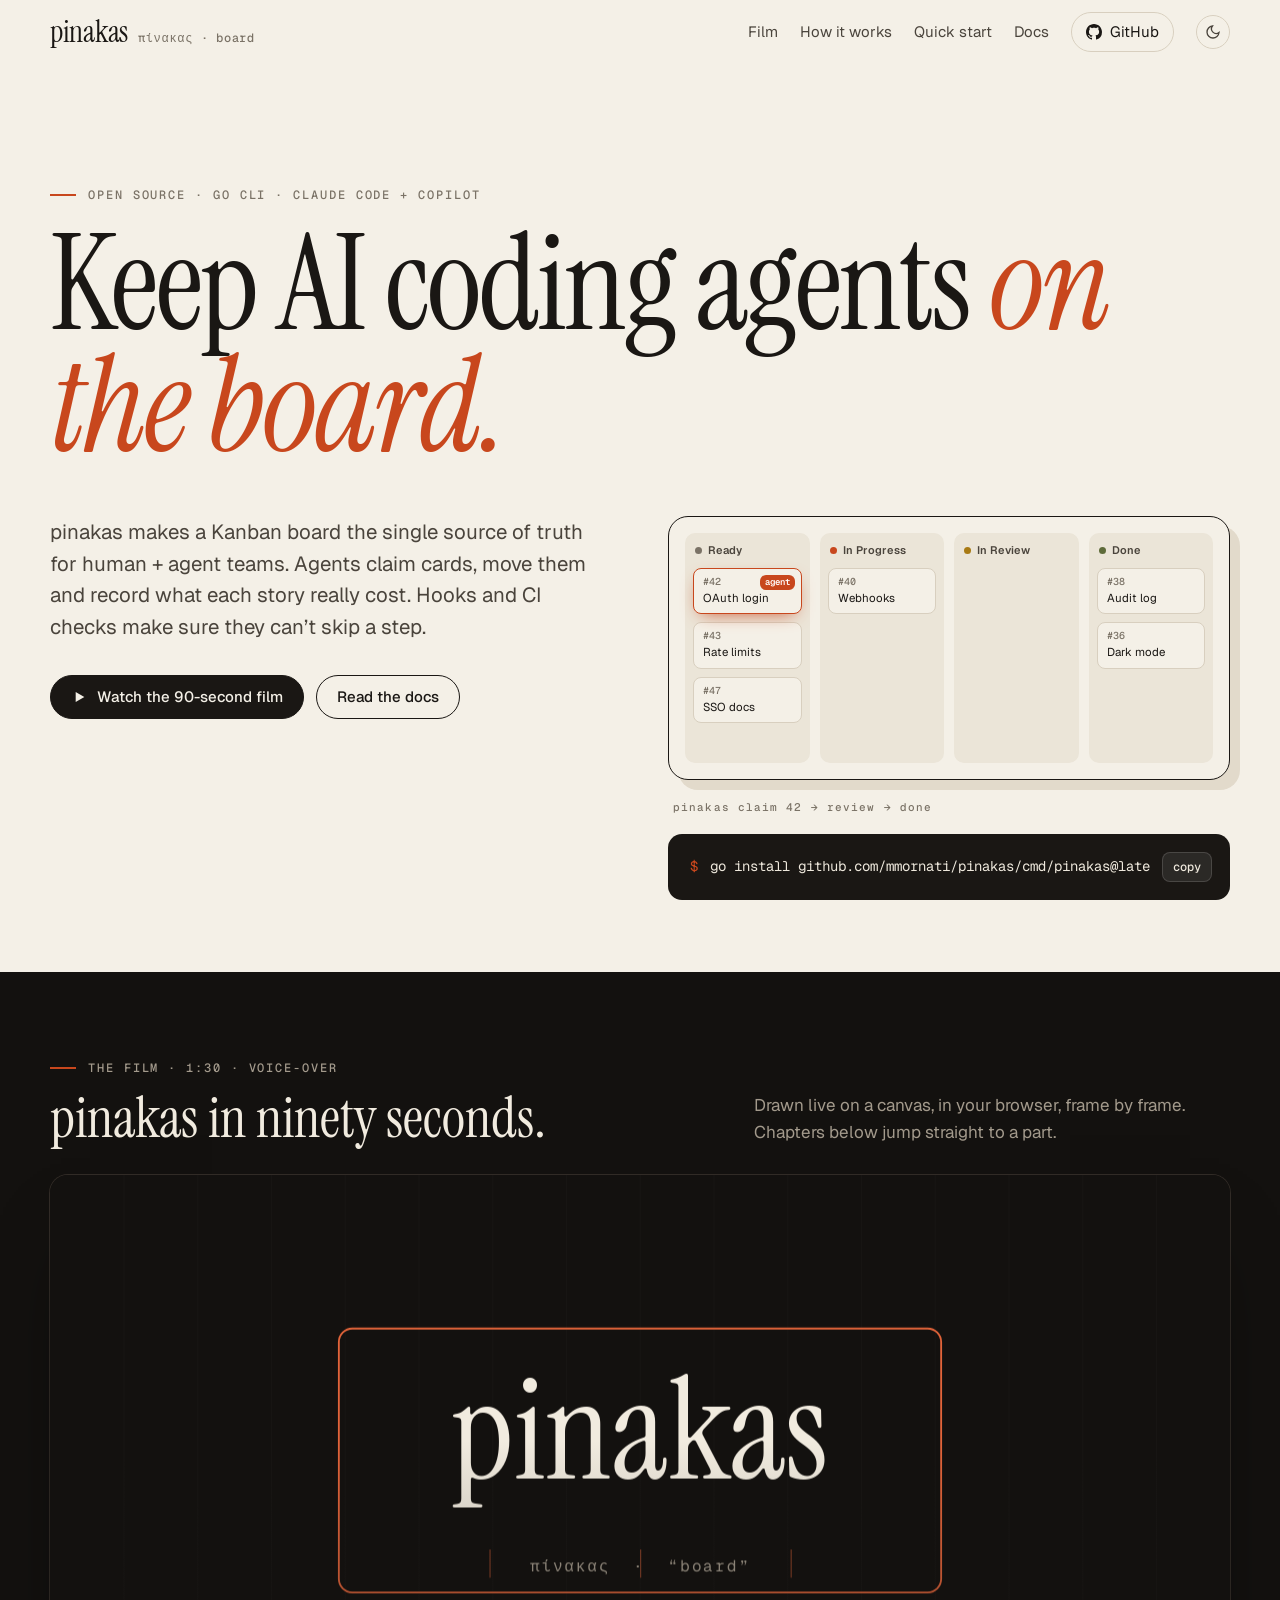
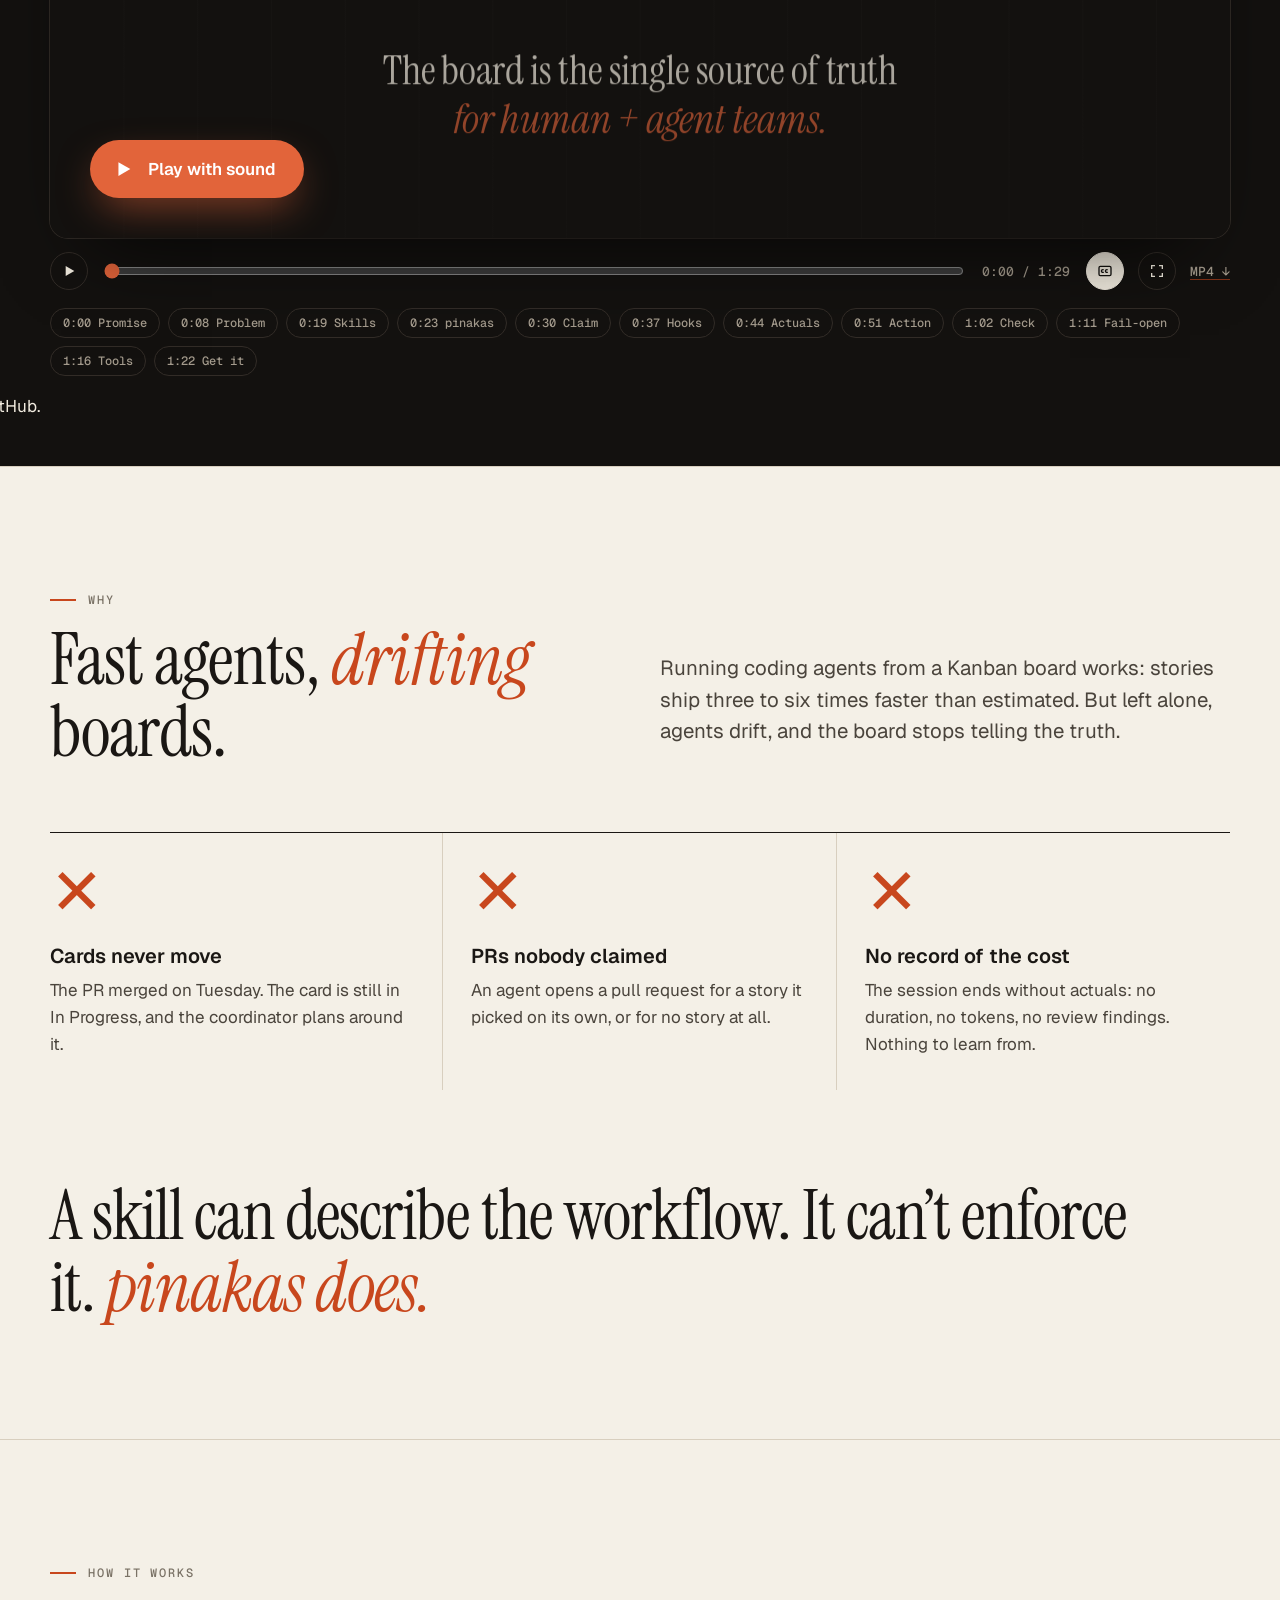
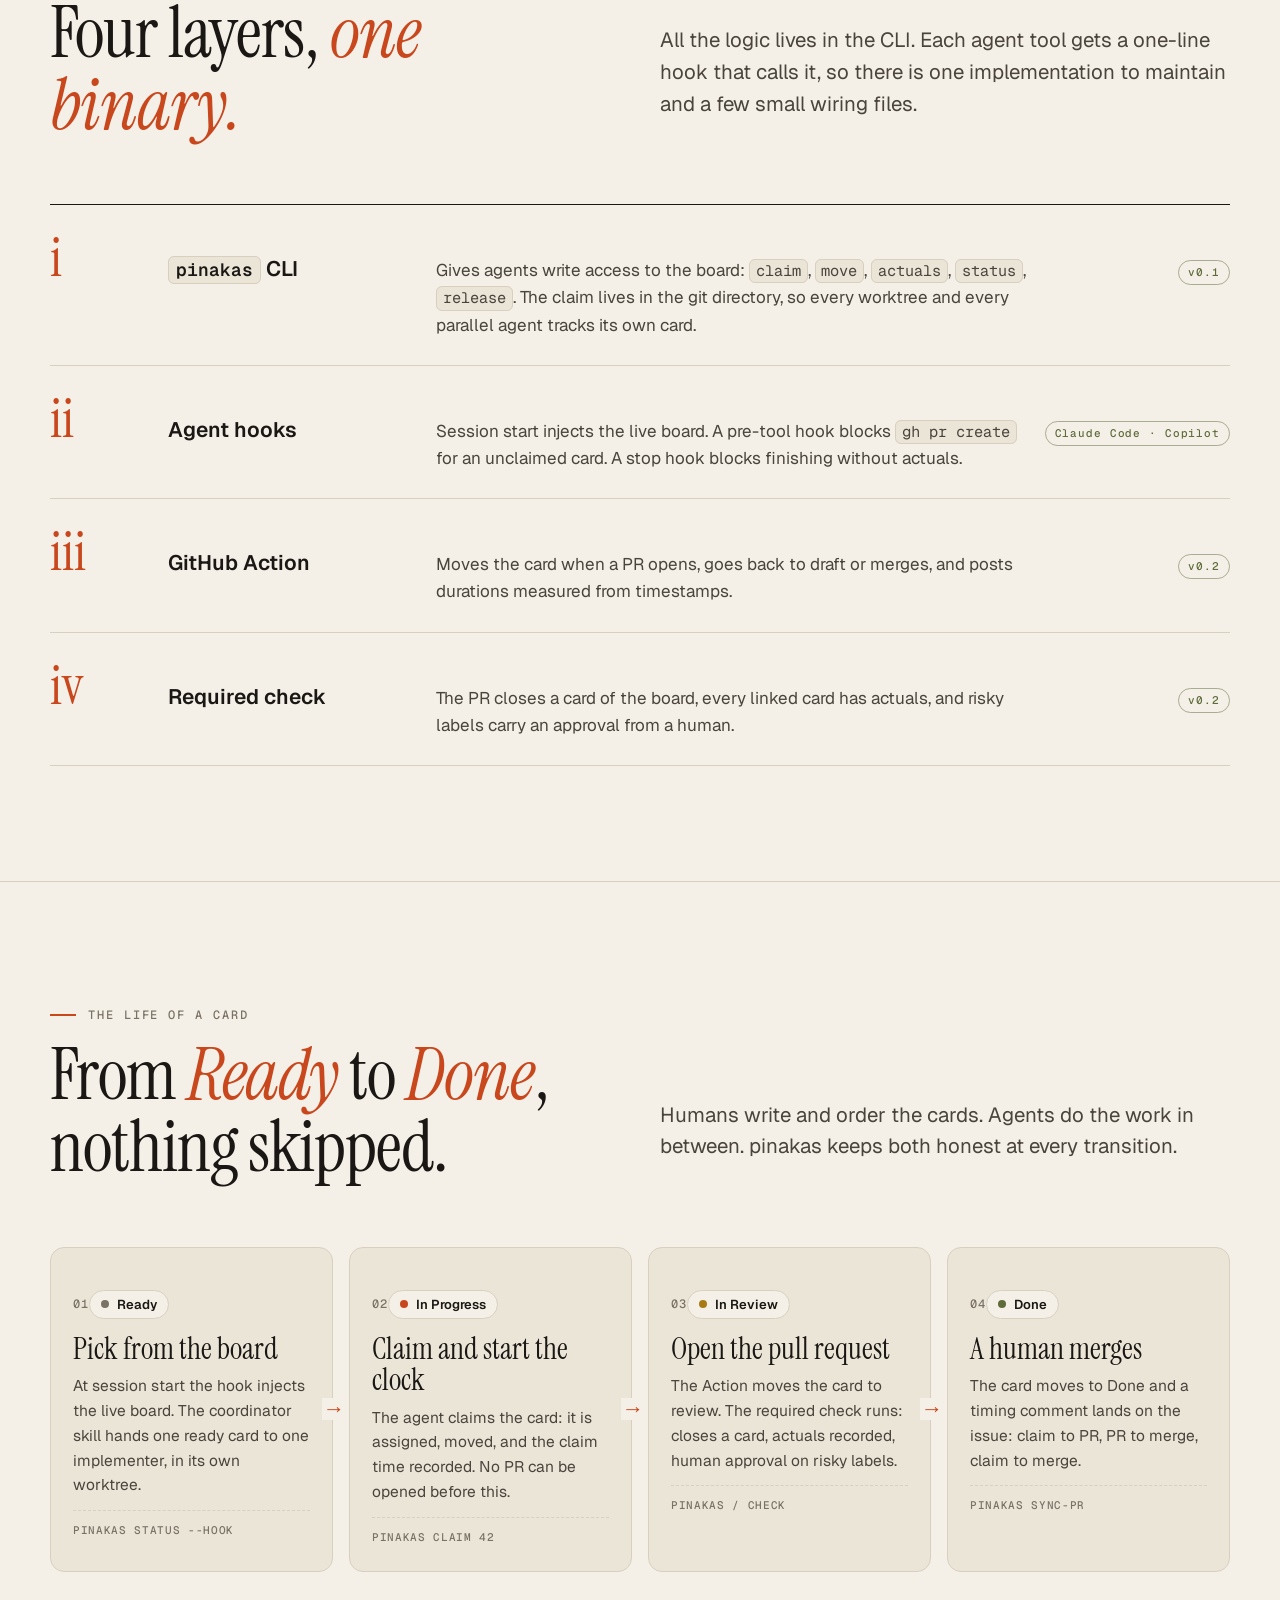
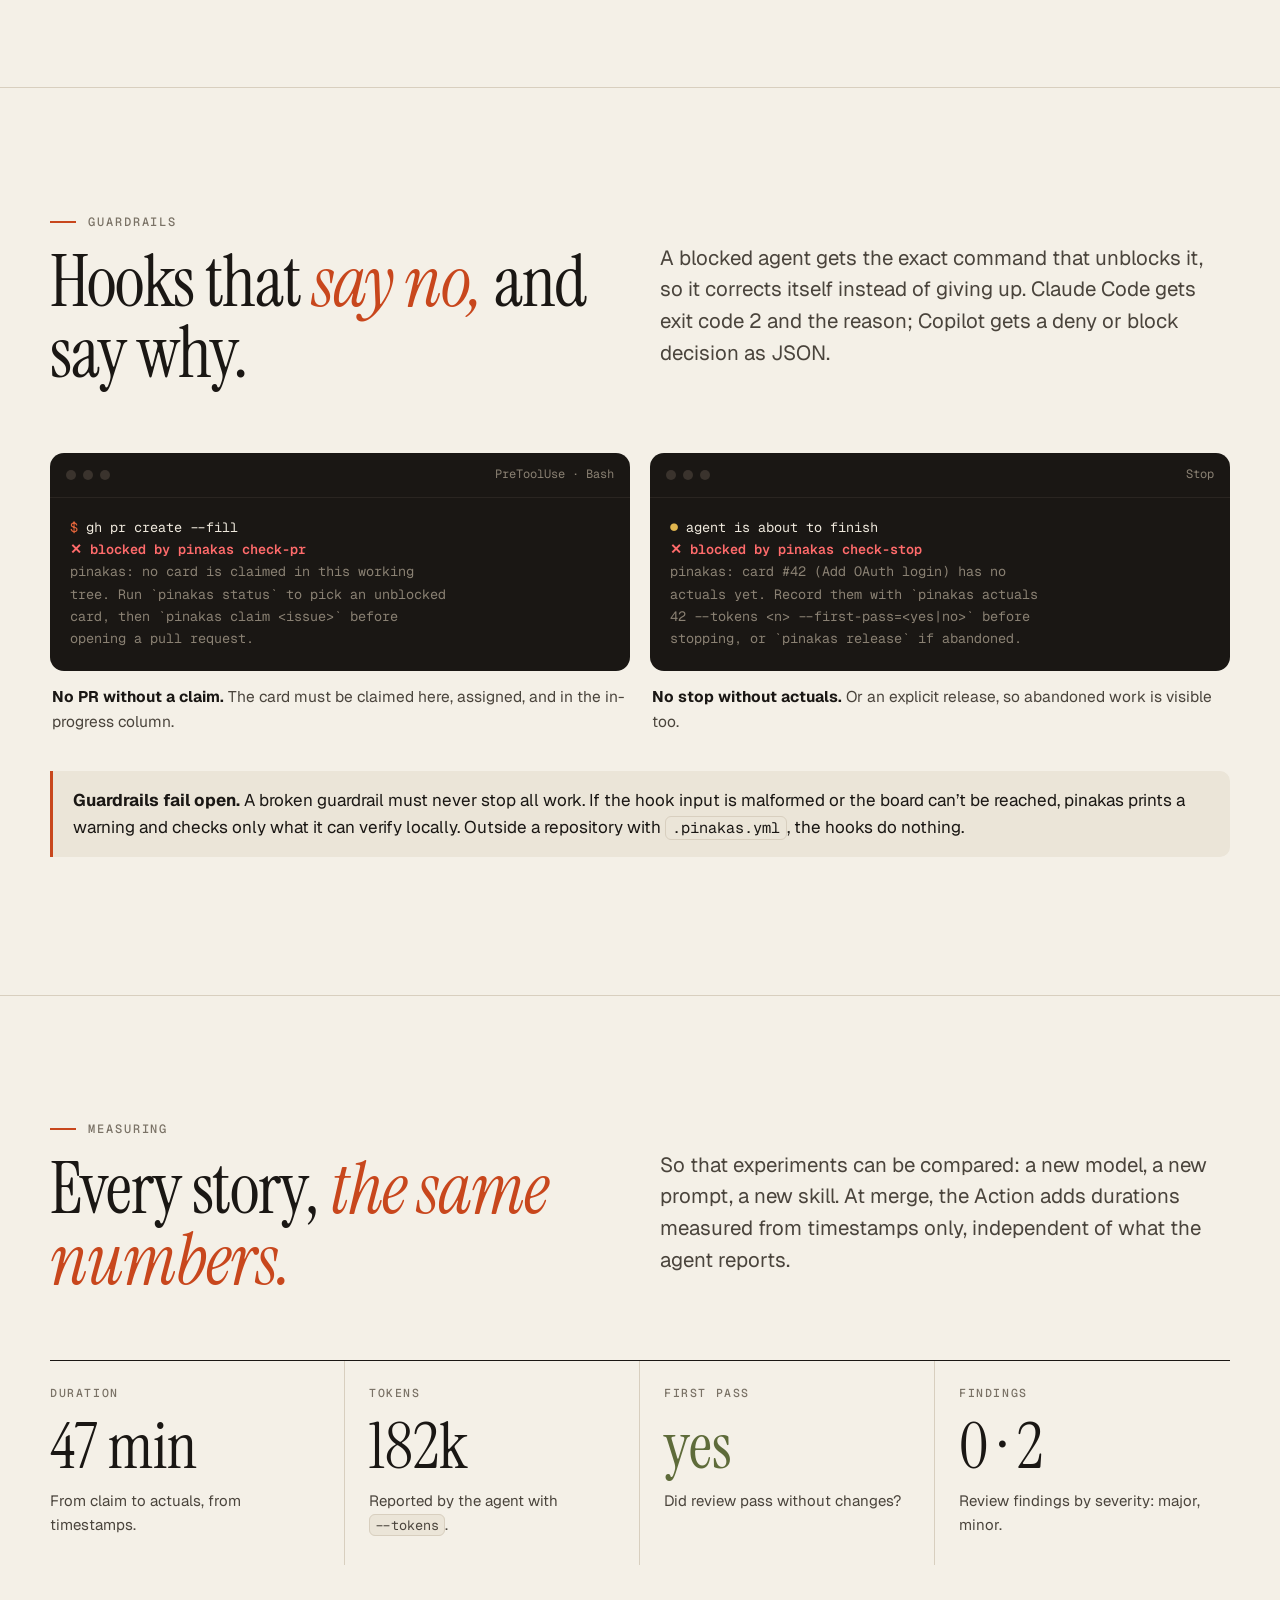
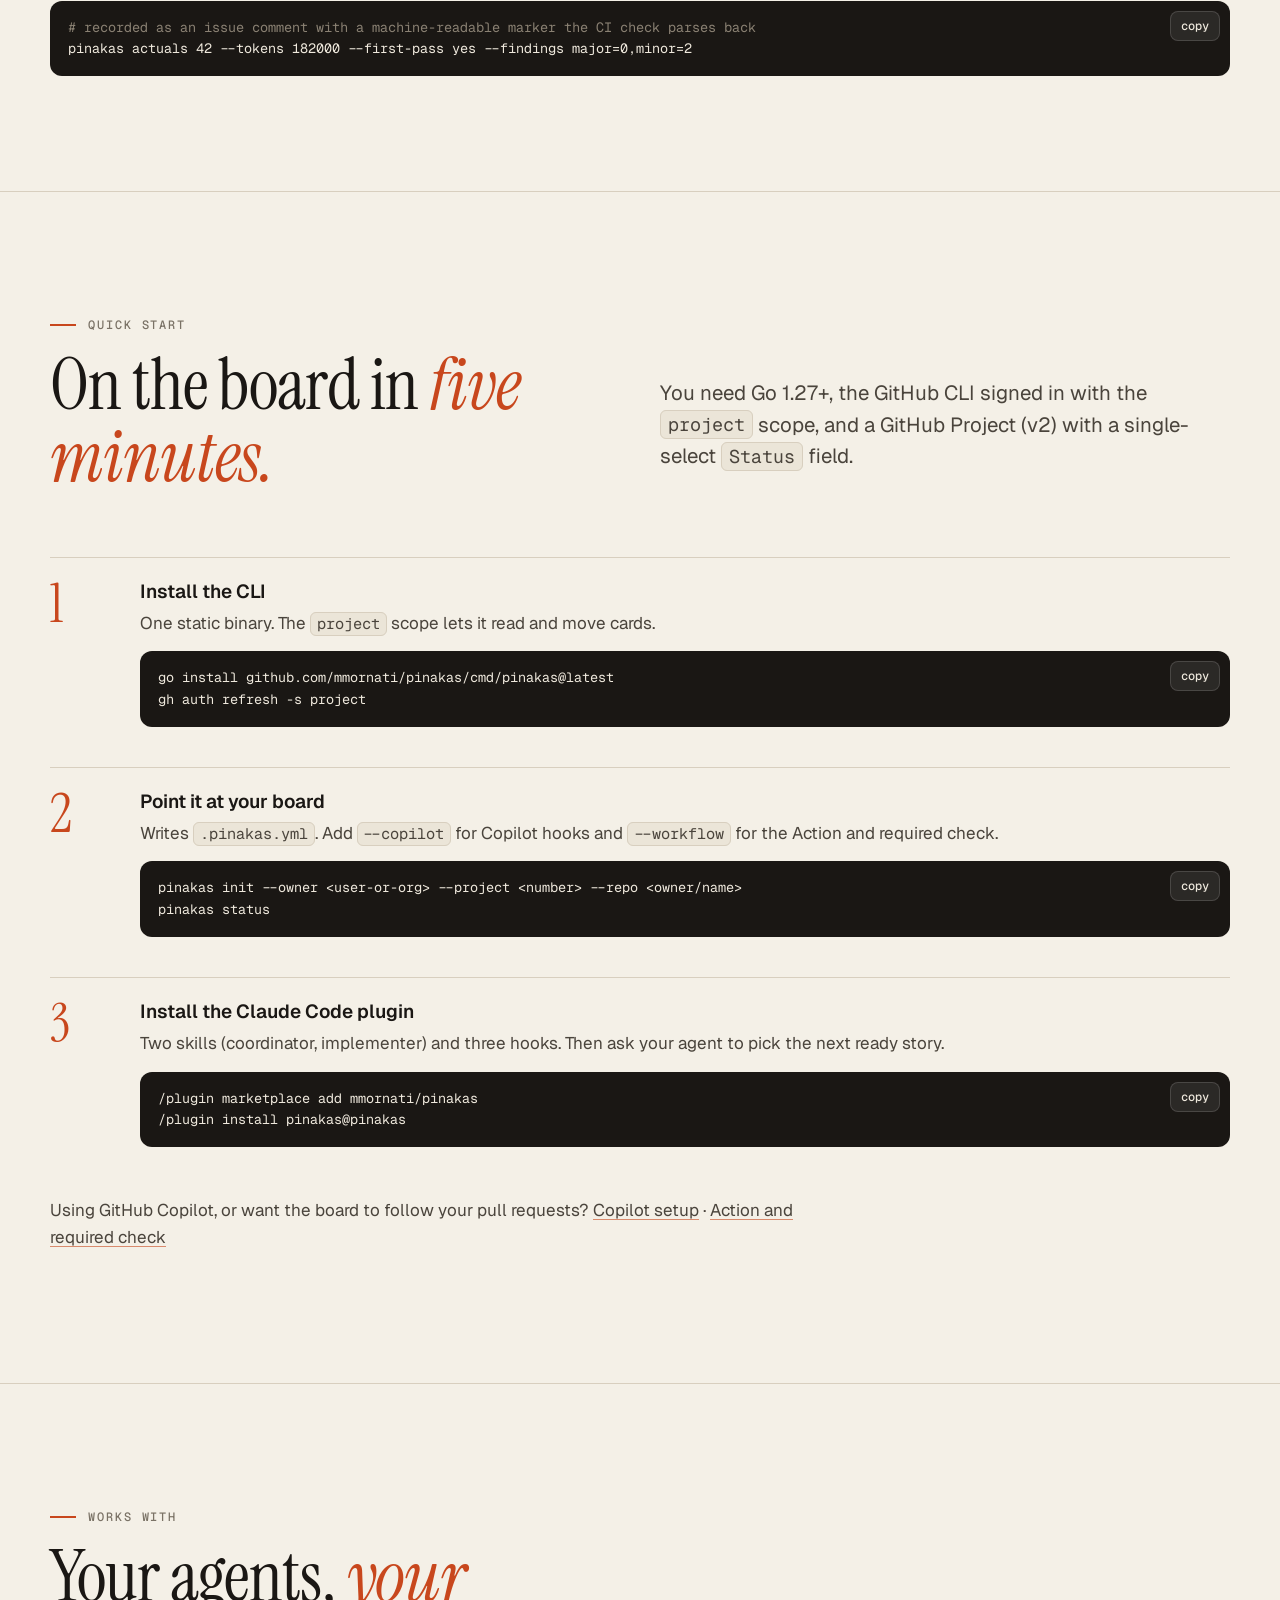
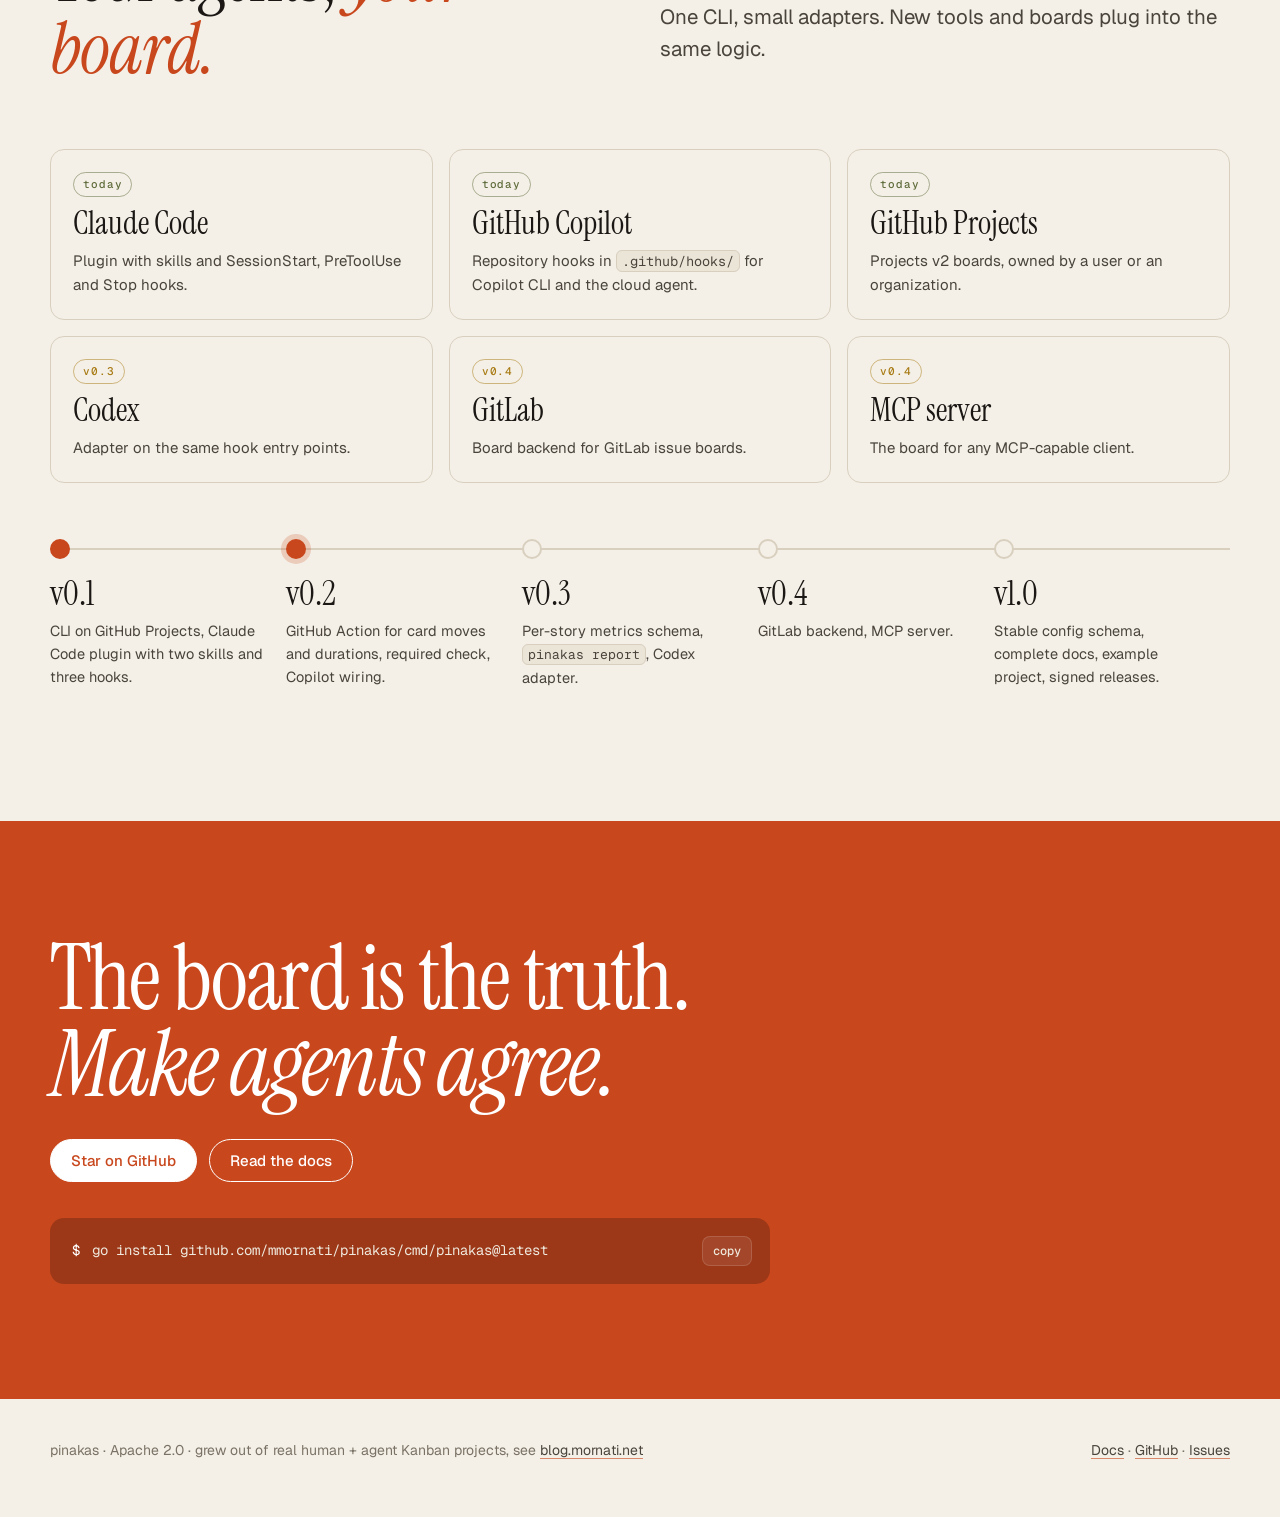
==== site/index.html @ d92baf38 "Add the pinakas website: landing page, docs and canvas intro film Static site under site/ published " ====
<!doctype html>
<html lang="en" class="no-js">
<head>
<meta charset="utf-8">
<meta name="viewport" content="width=device-width, initial-scale=1">
<title>pinakas · Keep AI coding agents on the board</title>
<meta name="description" content="pinakas makes a Kanban board the single source of truth for human + agent teams. Agents claim cards, move them and record what each story cost. Hooks and CI checks make sure they can't skip a step.">
<meta name="theme-color" content="#13110f">
<link rel="canonical" href="https://mmornati.github.io/pinakas/">
<meta property="og:type" content="website">
<meta property="og:title" content="pinakas · Keep AI coding agents on the board">
<meta property="og:description" content="Skills describe the workflow. pinakas enforces it: claims, blocking hooks, a GitHub Action and a required check for human + agent Kanban.">
<meta property="og:url" content="https://mmornati.github.io/pinakas/">
<meta property="og:image" content="https://mmornati.github.io/pinakas/assets/og.png">
<meta name="twitter:card" content="summary_large_image">
<link rel="icon" href="favicon.svg" type="image/svg+xml">
<link rel="preconnect" href="https://fonts.googleapis.com">
<link rel="preconnect" href="https://fonts.gstatic.com" crossorigin>
<link rel="stylesheet" href="https://fonts.googleapis.com/css2?family=Instrument+Serif:ital@0;1&family=Geist:wght@400..700&family=Geist+Mono:wght@400..700&display=swap">
<link rel="stylesheet" href="assets/site.css">
<script>try{var t=localStorage.getItem('pinakas-theme');if(t)document.documentElement.setAttribute('data-theme',t)}catch(e){}</script>
</head>
<body>
<a class="skip" href="#main">Skip to content</a>

<header class="top">
  <div class="wrap">
    <a class="brand" href="./" aria-label="pinakas home"><b>pinakas</b><span>πίνακας · board</span></a>
    <nav class="nav" aria-label="Main">
      <a class="hide-sm" href="#film">Film</a>
      <a class="hide-sm" href="#how">How it works</a>
      <a class="hide-sm" href="#start">Quick start</a>
      <a href="docs/">Docs</a>
      <a class="gh" href="https://github.com/mmornati/pinakas"><svg width="16" height="16" viewBox="0 0 16 16" fill="currentColor" aria-hidden="true"><path d="M8 0C3.58 0 0 3.58 0 8c0 3.54 2.29 6.53 5.47 7.59.4.07.55-.17.55-.38 0-.19-.01-.82-.01-1.49-2.01.37-2.53-.49-2.69-.94-.09-.23-.48-.94-.82-1.13-.28-.15-.68-.52-.01-.53.63-.01 1.08.58 1.23.82.72 1.21 1.87.87 2.33.66.07-.52.28-.87.51-1.07-1.78-.2-3.64-.89-3.64-3.95 0-.87.31-1.59.82-2.15-.08-.2-.36-1.02.08-2.12 0 0 .67-.21 2.2.82.64-.18 1.32-.27 2-.27.68 0 1.36.09 2 .27 1.53-1.04 2.2-.82 2.2-.82.44 1.1.16 1.92.08 2.12.51.56.82 1.27.82 2.15 0 3.07-1.87 3.75-3.65 3.95.29.25.54.73.54 1.48 0 1.07-.01 1.93-.01 2.2 0 .21.15.46.55.38A8.013 8.013 0 0016 8c0-4.42-3.58-8-8-8z"/></svg>GitHub</a>
      <button class="theme-btn" type="button" aria-label="Toggle dark mode"><svg width="16" height="16" viewBox="0 0 24 24" fill="none" stroke="currentColor" stroke-width="2" aria-hidden="true"><path d="M21 12.8A9 9 0 1111.2 3a7 7 0 009.8 9.8z"/></svg></button>
    </nav>
  </div>
</header>

<main id="main">
  <section class="hero">
    <div class="wrap">
      <p class="kicker">Open source · Go CLI · Claude Code + Copilot</p>
      <h1 class="display">Keep AI coding agents <em>on the board.</em></h1>
    </div>
    <div class="wrap grid">
      <div>
        <p class="lede">pinakas makes a Kanban board the single source of truth for human + agent teams. Agents claim cards, move them and record what each story really cost. Hooks and CI checks make sure they can’t skip a step.</p>
        <div class="actions">
          <a class="btn primary" href="#film"><svg viewBox="0 0 24 24" fill="currentColor" aria-hidden="true"><path d="M7 4.5v15l13-7.5z"/></svg>Watch the 90-second film</a>
          <a class="btn" href="docs/">Read the docs</a>
        </div>
      </div>
      <div>
        <figure class="tablet" aria-label="A card moving across the board, claimed by an agent" style="margin:0 0 54px">
          <div class="col"><b><i></i>Ready</b><div class="tcard me"><small>#42</small>OAuth login</div><div class="tcard"><small>#43</small>Rate limits</div><div class="tcard"><small>#47</small>SSO docs</div></div>
          <div class="col"><b><i></i>In Progress</b><div class="tcard"><small>#40</small>Webhooks</div></div>
          <div class="col"><b><i></i>In Review</b></div>
          <div class="col"><b><i></i>Done</b><div class="tcard"><small>#38</small>Audit log</div><div class="tcard"><small>#36</small>Dark mode</div></div>
          <figcaption>pinakas claim 42 → review → done</figcaption>
        </figure>
        <div class="install">
          <span class="p">$</span><code id="install-cmd">go install github.com/mmornati/pinakas/cmd/pinakas@latest</code>
          <button class="copy" type="button" data-copy="#install-cmd">copy</button>
        </div>
      </div>
    </div>
  </section>

  <section class="film-band" id="film" aria-labelledby="film-title">
    <div class="wrap">
      <div class="film-head">
        <div>
          <p class="kicker">The film · 1:30 · voice-over</p>
          <h2 id="film-title" style="margin-top:16px">pinakas in ninety seconds.</h2>
        </div>
        <p>Drawn live on a canvas, in your browser, frame by frame. Chapters below jump straight to a part.</p>
      </div>
      <div class="film" data-film data-timeline="assets/timeline.json" tabindex="0" aria-label="pinakas intro film. Space to play or pause, arrows to seek.">
        <canvas width="1920" height="1080" role="img" aria-label="Animated presentation of pinakas"></canvas>
        <button class="big-play" type="button" aria-label="Play the film"><span><svg viewBox="0 0 24 24" fill="currentColor" aria-hidden="true"><path d="M7 4.5v15l13-7.5z"/></svg>Play with sound</span></button>
      </div>
      <audio id="film-audio" src="assets/voiceover.mp3" preload="metadata"></audio>
      <div class="film-bar">
        <button id="film-play" type="button" aria-label="Play"><svg viewBox="0 0 24 24" fill="currentColor" aria-hidden="true"><path d="M7 4.5v15l13-7.5z"/></svg></button>
        <input id="film-seek" type="range" min="0" max="1000" value="0" aria-label="Seek">
        <span class="t" id="film-time">0:00 / 1:30</span>
        <button id="film-cc" type="button" aria-pressed="true" aria-label="Captions"><svg viewBox="0 0 24 24" fill="none" stroke="currentColor" stroke-width="2" aria-hidden="true"><rect x="3" y="5" width="18" height="14" rx="2"/><path d="M10 10.5a2 2 0 100 3M16 10.5a2 2 0 100 3"/></svg></button>
        <button id="film-fs" type="button" aria-label="Full screen"><svg viewBox="0 0 24 24" fill="none" stroke="currentColor" stroke-width="2" aria-hidden="true"><path d="M4 9V4h5M20 9V4h-5M4 15v5h5M20 15v5h-5"/></svg></button>
        <a class="dl" href="assets/pinakas-intro.mp4" download>MP4 ↓</a>
      </div>
      <div class="film-chapters" id="film-chapters" aria-label="Chapters"></div>
      <p id="film-transcript" class="skip"></p>
    </div>
  </section>

  <section class="s" id="why" aria-labelledby="why-title">
    <div class="wrap">
      <div class="s-head rv">
        <div>
          <p class="kicker">Why</p>
          <h2 class="h2" id="why-title">Fast agents, <em>drifting</em> boards.</h2>
        </div>
        <p class="lede">Running coding agents from a Kanban board works: stories ship three to six times faster than estimated. But left alone, agents drift, and the board stops telling the truth.</p>
      </div>
      <div class="drift rv">
        <article><div class="x">✕</div><h3>Cards never move</h3><p>The PR merged on Tuesday. The card is still in In Progress, and the coordinator plans around it.</p></article>
        <article><div class="x">✕</div><h3>PRs nobody claimed</h3><p>An agent opens a pull request for a story it picked on its own, or for no story at all.</p></article>
        <article><div class="x">✕</div><h3>No record of the cost</h3><p>The session ends without actuals: no duration, no tokens, no review findings. Nothing to learn from.</p></article>
      </div>
      <p class="quote rv">A skill can describe the workflow. It can’t enforce it. <em>pinakas does.</em></p>
    </div>
  </section>

  <section class="s" id="how" aria-labelledby="how-title">
    <div class="wrap">
      <div class="s-head rv">
        <div>
          <p class="kicker">How it works</p>
          <h2 class="h2" id="how-title">Four layers, <em>one binary.</em></h2>
        </div>
        <p class="lede">All the logic lives in the CLI. Each agent tool gets a one-line hook that calls it, so there is one implementation to maintain and a few small wiring files.</p>
      </div>
      <div class="layers rv">
        <div class="layer"><span class="n">i</span><h3><code>pinakas</code> CLI</h3><p>Gives agents write access to the board: <code>claim</code>, <code>move</code>, <code>actuals</code>, <code>status</code>, <code>release</code>. The claim lives in the git directory, so every worktree and every parallel agent tracks its own card.</p><span class="tag ok">v0.1</span></div>
        <div class="layer"><span class="n">ii</span><h3>Agent hooks</h3><p>Session start injects the live board. A pre-tool hook blocks <code>gh pr create</code> for an unclaimed card. A stop hook blocks finishing without actuals.</p><span class="tag ok">Claude Code · Copilot</span></div>
        <div class="layer"><span class="n">iii</span><h3>GitHub Action</h3><p>Moves the card when a PR opens, goes back to draft or merges, and posts durations measured from timestamps.</p><span class="tag ok">v0.2</span></div>
        <div class="layer"><span class="n">iv</span><h3>Required check</h3><p>The PR closes a card of the board, every linked card has actuals, and risky labels carry an approval from a human.</p><span class="tag ok">v0.2</span></div>
      </div>
    </div>
  </section>

  <section class="s" id="life" aria-labelledby="life-title">
    <div class="wrap">
      <div class="s-head rv">
        <div>
          <p class="kicker">The life of a card</p>
          <h2 class="h2" id="life-title">From <em>Ready</em> to <em>Done</em>, nothing skipped.</h2>
        </div>
        <p class="lede">Humans write and order the cards. Agents do the work in between. pinakas keeps both honest at every transition.</p>
      </div>
      <ol class="life rv">
        <li><span class="col"><i style="background:var(--muted)"></i>Ready</span><h3>Pick from the board</h3><p>At session start the hook injects the live board. The coordinator skill hands one ready card to one implementer, in its own worktree.</p><div class="who">pinakas status --hook</div></li>
        <li><span class="col"><i style="background:var(--accent)"></i>In Progress</span><h3>Claim and start the clock</h3><p>The agent claims the card: it is assigned, moved, and the claim time recorded. No PR can be opened before this.</p><div class="who">pinakas claim 42</div></li>
        <li><span class="col"><i style="background:var(--warn)"></i>In Review</span><h3>Open the pull request</h3><p>The Action moves the card to review. The required check runs: closes a card, actuals recorded, human approval on risky labels.</p><div class="who">pinakas / check</div></li>
        <li><span class="col"><i style="background:var(--ok)"></i>Done</span><h3>A human merges</h3><p>The card moves to Done and a timing comment lands on the issue: claim to PR, PR to merge, claim to merge.</p><div class="who">pinakas sync-pr</div></li>
      </ol>
    </div>
  </section>

  <section class="s" id="guardrails" aria-labelledby="guard-title">
    <div class="wrap">
      <div class="s-head rv">
        <div>
          <p class="kicker">Guardrails</p>
          <h2 class="h2" id="guard-title">Hooks that <em>say no,</em> and say why.</h2>
        </div>
        <p class="lede">A blocked agent gets the exact command that unblocks it, so it corrects itself instead of giving up. Claude Code gets exit code 2 and the reason; Copilot gets a deny or block decision as JSON.</p>
      </div>
      <div class="terms rv">
        <div>
          <div class="term"><div class="bar"><i></i><i></i><i></i><span>PreToolUse · Bash</span></div>
<pre><span class="p">$</span> gh pr create --fill
<span class="r">✕ blocked by pinakas check-pr</span>
<span class="d">pinakas: no card is claimed in this working
tree. Run `pinakas status` to pick an unblocked
card, then `pinakas claim &lt;issue&gt;` before
opening a pull request.</span></pre></div>
          <p class="term-cap"><b>No PR without a claim.</b> The card must be claimed here, assigned, and in the in-progress column.</p>
        </div>
        <div>
          <div class="term"><div class="bar"><i></i><i></i><i></i><span>Stop</span></div>
<pre><span class="y">●</span> agent is about to finish
<span class="r">✕ blocked by pinakas check-stop</span>
<span class="d">pinakas: card #42 (Add OAuth login) has no
actuals yet. Record them with `pinakas actuals
42 --tokens &lt;n&gt; --first-pass=&lt;yes|no&gt;` before
stopping, or `pinakas release` if abandoned.</span></pre></div>
          <p class="term-cap"><b>No stop without actuals.</b> Or an explicit release, so abandoned work is visible too.</p>
        </div>
      </div>
      <div class="callout rv" style="margin-top:36px">
        <p><b>Guardrails fail open.</b> A broken guardrail must never stop all work. If the hook input is malformed or the board can’t be reached, pinakas prints a warning and checks only what it can verify locally. Outside a repository with <code>.pinakas.yml</code>, the hooks do nothing.</p>
      </div>
    </div>
  </section>

  <section class="s" id="measure" aria-labelledby="measure-title">
    <div class="wrap">
      <div class="s-head rv">
        <div>
          <p class="kicker">Measuring</p>
          <h2 class="h2" id="measure-title">Every story, <em>the same numbers.</em></h2>
        </div>
        <p class="lede">So that experiments can be compared: a new model, a new prompt, a new skill. At merge, the Action adds durations measured from timestamps only, independent of what the agent reports.</p>
      </div>
      <div class="metrics rv">
        <div class="metric"><div class="k">Duration</div><div class="v">47 min</div><p>From claim to actuals, from timestamps.</p></div>
        <div class="metric"><div class="k">Tokens</div><div class="v">182k</div><p>Reported by the agent with <code>--tokens</code>.</p></div>
        <div class="metric"><div class="k">First pass</div><div class="v ok">yes</div><p>Did review pass without changes?</p></div>
        <div class="metric"><div class="k">Findings</div><div class="v">0 · 2</div><p>Review findings by severity: major, minor.</p></div>
      </div>
      <div class="code rv" style="margin-top:36px"><pre><span class="c"># recorded as an issue comment with a machine-readable marker the CI check parses back</span>
pinakas actuals 42 --tokens 182000 --first-pass yes --findings major=0,minor=2</pre><button class="copy" type="button" data-copy>copy</button></div>
    </div>
  </section>

  <section class="s" id="start" aria-labelledby="start-title">
    <div class="wrap">
      <div class="s-head rv">
        <div>
          <p class="kicker">Quick start</p>
          <h2 class="h2" id="start-title">On the board in <em>five minutes.</em></h2>
        </div>
        <p class="lede">You need Go 1.27+, the GitHub CLI signed in with the <code>project</code> scope, and a GitHub Project (v2) with a single-select <code>Status</code> field.</p>
      </div>
      <ol class="steps rv">
        <li><div><h3>Install the CLI</h3><p>One static binary. The <code>project</code> scope lets it read and move cards.</p>
          <div class="code"><pre>go install github.com/mmornati/pinakas/cmd/pinakas@latest
gh auth refresh -s project</pre><button class="copy" type="button" data-copy>copy</button></div></div></li>
        <li><div><h3>Point it at your board</h3><p>Writes <code>.pinakas.yml</code>. Add <code>--copilot</code> for Copilot hooks and <code>--workflow</code> for the Action and required check.</p>
          <div class="code"><pre>pinakas init --owner &lt;user-or-org&gt; --project &lt;number&gt; --repo &lt;owner/name&gt;
pinakas status</pre><button class="copy" type="button" data-copy>copy</button></div></div></li>
        <li><div><h3>Install the Claude Code plugin</h3><p>Two skills (coordinator, implementer) and three hooks. Then ask your agent to pick the next ready story.</p>
          <div class="code"><pre>/plugin marketplace add mmornati/pinakas
/plugin install pinakas@pinakas</pre><button class="copy" type="button" data-copy>copy</button></div></div></li>
      </ol>
      <p class="note-line rv">Using GitHub Copilot, or want the board to follow your pull requests? <a href="docs/#copilot">Copilot setup</a> · <a href="docs/#workflow">Action and required check</a></p>
    </div>
  </section>

  <section class="s" id="tools" aria-labelledby="tools-title">
    <div class="wrap">
      <div class="s-head rv">
        <div>
          <p class="kicker">Works with</p>
          <h2 class="h2" id="tools-title">Your agents, <em>your board.</em></h2>
        </div>
        <p class="lede">One CLI, small adapters. New tools and boards plug into the same logic.</p>
      </div>
      <div class="tools rv">
        <div class="tool"><span class="tag ok">today</span><h3>Claude Code</h3><p>Plugin with skills and SessionStart, PreToolUse and Stop hooks.</p></div>
        <div class="tool"><span class="tag ok">today</span><h3>GitHub Copilot</h3><p>Repository hooks in <code>.github/hooks/</code> for Copilot CLI and the cloud agent.</p></div>
        <div class="tool"><span class="tag ok">today</span><h3>GitHub Projects</h3><p>Projects v2 boards, owned by a user or an organization.</p></div>
        <div class="tool"><span class="tag next">v0.3</span><h3>Codex</h3><p>Adapter on the same hook entry points.</p></div>
        <div class="tool"><span class="tag next">v0.4</span><h3>GitLab</h3><p>Board backend for GitLab issue boards.</p></div>
        <div class="tool"><span class="tag next">v0.4</span><h3>MCP server</h3><p>The board for any MCP-capable client.</p></div>
      </div>
      <ol class="road rv" aria-label="Roadmap">
        <li class="done"><b>v0.1</b><p>CLI on GitHub Projects, Claude Code plugin with two skills and three hooks.</p></li>
        <li class="done now"><b>v0.2</b><p>GitHub Action for card moves and durations, required check, Copilot wiring.</p></li>
        <li><b>v0.3</b><p>Per-story metrics schema, <code>pinakas report</code>, Codex adapter.</p></li>
        <li><b>v0.4</b><p>GitLab backend, MCP server.</p></li>
        <li><b>v1.0</b><p>Stable config schema, complete docs, example project, signed releases.</p></li>
      </ol>
    </div>
  </section>

  <section class="close" aria-labelledby="close-title">
    <div class="wrap">
      <h2 id="close-title">The board is the truth.<br><em>Make agents agree.</em></h2>
      <div class="actions">
        <a class="btn primary" href="https://github.com/mmornati/pinakas">Star on GitHub</a>
        <a class="btn" href="docs/">Read the docs</a>
      </div>
      <div class="install">
        <span class="p" style="color:#fff">$</span><code id="install-cmd-2">go install github.com/mmornati/pinakas/cmd/pinakas@latest</code>
        <button class="copy" type="button" data-copy="#install-cmd-2">copy</button>
      </div>
    </div>
  </section>
</main>

<footer class="foot">
  <div class="wrap">
    <span>pinakas · Apache 2.0 · grew out of real human + agent Kanban projects, see <a href="https://blog.mornati.net">blog.mornati.net</a></span>
    <span><a href="docs/">Docs</a> · <a href="https://github.com/mmornati/pinakas">GitHub</a> · <a href="https://github.com/mmornati/pinakas/issues">Issues</a></span>
  </div>
</footer>

<script src="assets/site.js"></script>
<script src="assets/film.js"></script>
<script src="assets/player.js"></script>
</body>
</html>
---- site/assets/site.css ----
/* pinakas site: parchment and ink, one terracotta accent */
:root {
  --paper: #f4f0e7;
  --paper-2: #ebe5d8;
  --paper-3: #e2dacb;
  --ink: #1a1714;
  --ink-2: #4a443c;
  --muted: #7a7266;
  --line: #d8cfbf;
  --accent: #c8471d;
  --accent-ink: #ffffff;
  --ok: #5e6b3a;
  --warn: #a87a14;
  --bad: #c0392b;
  --code-bg: #1a1714;
  --code-ink: #efe9dd;
  --night: #13110f;
  --night-2: #1c1916;
  --night-line: #322c27;
  --night-ink: #f1ebdf;
  --night-dim: #a39a8c;
  --serif: "Instrument Serif", Georgia, serif;
  --sans: Geist, "Helvetica Neue", Arial, sans-serif;
  --mono: "Geist Mono", ui-monospace, Menlo, monospace;
  --wrap: 1180px;
  --radius: 14px;
  color-scheme: light;
}
@media (prefers-color-scheme: dark) {
  :root:not([data-theme="light"]) {
    --paper: #14110f; --paper-2: #1c1916; --paper-3: #26211d;
    --ink: #efe9dd; --ink-2: #c3baab; --muted: #8f8678; --line: #332d28;
    --accent: #e2643a; --ok: #9db06a; --warn: #e0b54e; --bad: #e5484d;
    --code-bg: #0c0b0a; --code-ink: #efe9dd;
    color-scheme: dark;
  }
}
:root[data-theme="dark"] {
  --paper: #14110f; --paper-2: #1c1916; --paper-3: #26211d;
  --ink: #efe9dd; --ink-2: #c3baab; --muted: #8f8678; --line: #332d28;
  --accent: #e2643a; --ok: #9db06a; --warn: #e0b54e; --bad: #e5484d;
  --code-bg: #0c0b0a; --code-ink: #efe9dd;
  color-scheme: dark;
}

*, *::before, *::after { box-sizing: border-box; }
html { -webkit-text-size-adjust: 100%; scroll-behavior: smooth; }
@media (prefers-reduced-motion: reduce) { html { scroll-behavior: auto; } *, *::before, *::after { animation: none !important; transition: none !important; } }
body {
  margin: 0; background: var(--paper); color: var(--ink);
  font: 400 17px/1.6 var(--sans); -webkit-font-smoothing: antialiased;
  text-rendering: optimizeLegibility;
}
a { color: inherit; text-decoration-color: color-mix(in srgb, var(--accent) 60%, transparent); text-underline-offset: 3px; }
a:hover { color: var(--accent); }
img, svg, canvas, video { display: block; max-width: 100%; }
code, kbd, pre { font-family: var(--mono); font-size: 0.9em; }
:not(pre) > code { background: var(--paper-2); border: 1px solid var(--line); border-radius: 6px; padding: 0.08em 0.38em; white-space: nowrap; }
::selection { background: var(--accent); color: #fff; }
:focus-visible { outline: 2px solid var(--accent); outline-offset: 3px; border-radius: 4px; }

.wrap { width: min(var(--wrap), 100% - 32px); margin-inline: auto; }
.skip { position: absolute; left: -9999px; }
.skip:focus { left: 16px; top: 16px; z-index: 99; background: var(--ink); color: var(--paper); padding: 8px 12px; }

/* header */
.top { position: sticky; top: 0; z-index: 20; background: color-mix(in srgb, var(--paper) 86%, transparent); backdrop-filter: blur(10px); -webkit-backdrop-filter: blur(10px); border-bottom: 1px solid transparent; transition: border-color .2s; }
.top.scrolled { border-bottom-color: var(--line); }
.top .wrap { display: flex; align-items: center; gap: 24px; height: 64px; }
.brand { display: flex; align-items: baseline; gap: 10px; text-decoration: none; }
.brand b { font: 400 30px/1 var(--serif); letter-spacing: -0.01em; }
.brand span { font: 500 12px/1 var(--mono); color: var(--muted); letter-spacing: .06em; }
.nav { display: flex; gap: 22px; margin-left: auto; align-items: center; font-size: 15px; }
.nav a { text-decoration: none; color: var(--ink-2); }
.nav a:hover, .nav a[aria-current] { color: var(--ink); }
.nav .gh { display: inline-flex; align-items: center; gap: 8px; padding: 7px 14px; border: 1px solid var(--line); border-radius: 999px; color: var(--ink); }
.nav .gh:hover { border-color: var(--ink); }
.theme-btn { background: none; border: 1px solid var(--line); border-radius: 999px; width: 34px; height: 34px; color: var(--ink-2); cursor: pointer; display: grid; place-items: center; }
.theme-btn:hover { border-color: var(--ink); color: var(--ink); }
@media (max-width: 760px) { .nav .hide-sm { display: none; } .brand span { display: none; } .nav { gap: 14px; } }

/* type */
.kicker { font: 500 12px/1 var(--mono); letter-spacing: .16em; text-transform: uppercase; color: var(--muted); display: flex; align-items: center; gap: 12px; }
.kicker::before { content: ""; width: 26px; height: 2px; background: var(--accent); }
h1, h2, h3 { font-weight: 400; margin: 0; }
.display { font: 400 clamp(52px, 9vw, 128px)/0.92 var(--serif); letter-spacing: -0.02em; }
.display em, .h2 em, .quote em { font-style: italic; color: var(--accent); }
.h2 { font: 400 clamp(38px, 5.6vw, 72px)/1 var(--serif); letter-spacing: -0.015em; }
.lede { font-size: clamp(18px, 1.6vw, 21px); line-height: 1.55; color: var(--ink-2); max-width: 40em; }
.muted { color: var(--muted); }

/* hero */
.hero { padding: clamp(48px, 9vw, 112px) 0 clamp(40px, 6vw, 72px); position: relative; overflow: hidden; }
.hero .grid { display: grid; grid-template-columns: 1fr 1fr; gap: 56px; align-items: start; margin-top: clamp(28px, 4vw, 48px); }
@media (max-width: 900px) { .hero .grid { grid-template-columns: 1fr; gap: 32px; } }
.hero h1 { margin: 22px 0 0; }
.hero .lede { margin: 0; }
.hero h1.display { font-size: clamp(56px, 10.4vw, 156px); max-width: 11.5em; }
.actions { display: flex; flex-wrap: wrap; gap: 12px; margin-top: 32px; }
.btn { display: inline-flex; align-items: center; gap: 10px; padding: 13px 20px; border-radius: 999px; font: 500 15px/1 var(--sans); text-decoration: none; border: 1px solid var(--ink); cursor: pointer; background: none; color: var(--ink); }
.btn.primary { background: var(--ink); color: var(--paper); }
.btn.primary:hover { background: var(--accent); border-color: var(--accent); color: #fff; }
.btn:hover { color: var(--accent); border-color: var(--accent); }
.btn svg { width: 16px; height: 16px; }

.install { background: var(--code-bg); color: var(--code-ink); border-radius: var(--radius); padding: 18px 18px 18px 22px; font: 400 14px/1.5 var(--mono); display: flex; align-items: center; gap: 12px; }
.install .p { color: var(--accent); user-select: none; }
.install code { flex: 1; overflow-x: auto; white-space: nowrap; background: none; border: 0; padding: 0; color: inherit; font-size: inherit; scrollbar-width: none; }
.copy { flex: none; background: rgba(255,255,255,.08); border: 1px solid rgba(255,255,255,.14); color: var(--code-ink); border-radius: 8px; font: 500 12px/1 var(--mono); padding: 8px 10px; cursor: pointer; }
.copy:hover { background: var(--accent); border-color: var(--accent); }
.copy.done { background: #5e6b3a; border-color: #5e6b3a; }

/* the tablet: a hero illustration of the board, pure CSS */
.tablet { border: 1.5px solid var(--ink); border-radius: 20px; padding: 16px; display: grid; grid-template-columns: repeat(4, 1fr); gap: 10px; position: relative; background: var(--paper); box-shadow: 10px 10px 0 var(--paper-3); }
.tablet .col { background: var(--paper-2); border-radius: 10px; padding: 10px 8px; min-height: 230px; display: flex; flex-direction: column; gap: 8px; }
.tablet .col > b { font: 600 11px/1 var(--sans); color: var(--ink-2); display: flex; align-items: center; gap: 6px; margin: 2px 2px 4px; white-space: nowrap; }
.tablet .col > b i { width: 7px; height: 7px; border-radius: 50%; background: var(--muted); flex: none; }
.tablet .col:nth-child(2) > b i { background: var(--accent); }
.tablet .col:nth-child(3) > b i { background: var(--warn); }
.tablet .col:nth-child(4) > b i { background: var(--ok); }
.tcard { background: var(--paper); border: 1px solid var(--line); border-radius: 8px; padding: 8px 9px; font-size: 11.5px; line-height: 1.25; }
.tcard small { display: block; font: 500 10px/1 var(--mono); color: var(--muted); margin-bottom: 4px; }
.tcard.me { border-color: var(--accent); box-shadow: 0 6px 18px -8px var(--accent); animation: hop 9s cubic-bezier(.65,0,.35,1) infinite; position: relative; }
.tcard.me::after { content: "agent"; position: absolute; top: 6px; right: 6px; font: 600 9px/1 var(--mono); background: var(--accent); color: #fff; padding: 3px 5px; border-radius: 6px; }
@keyframes hop {
  0%, 18% { transform: translateX(0); }
  26%, 48% { transform: translateX(calc(100% + 26px)); }
  56%, 78% { transform: translateX(calc(200% + 52px)); }
  86%, 100% { transform: translateX(0); opacity: 1; }
}
.tablet figcaption { position: absolute; bottom: -34px; left: 4px; font: 500 11px/1 var(--mono); color: var(--muted); letter-spacing: .1em; }
@media (max-width: 520px) { .tablet { padding: 10px; gap: 6px; } .tablet .col { min-height: 180px; padding: 8px 5px; } .tcard { font-size: 10px; padding: 6px; } .tablet .col > b { font-size: 9.5px; } .tcard.me::after { display: none; } }

/* film */
.film-band { background: var(--night); color: var(--night-ink); padding: clamp(48px, 7vw, 96px) 0; }
.film-band .kicker { color: var(--night-dim); }
.film-head { display: flex; justify-content: space-between; align-items: end; gap: 24px; flex-wrap: wrap; margin-bottom: 28px; }
.film-head h2 { font: 400 clamp(34px, 4.4vw, 56px)/1.02 var(--serif); }
.film-head p { color: var(--night-dim); margin: 0; max-width: 28em; }
.film { position: relative; aspect-ratio: 16 / 9; border-radius: 18px; overflow: hidden; background: #13110f; box-shadow: 0 40px 80px -40px rgba(0,0,0,.8), 0 0 0 1px var(--night-line); }
.film canvas { width: 100%; height: 100%; }
.film .big-play { position: absolute; inset: 0; display: grid; place-items: end start; padding: clamp(14px, 3.5%, 40px); background: linear-gradient(180deg, transparent 40%, rgba(19,17,15,.55)); border: 0; cursor: pointer; color: #fff; }
.film .big-play span { display: flex; align-items: center; gap: 14px; background: #e2643a; padding: 18px 28px 18px 22px; border-radius: 999px; font: 600 17px/1 var(--sans); box-shadow: 0 16px 40px -10px rgba(226,100,58,.6); transition: transform .2s; }
.film .big-play:hover span { transform: scale(1.04); }
.film .big-play svg { width: 22px; height: 22px; }
.film.playing .big-play, .film.started .big-play { display: none; }
.film-bar { display: flex; align-items: center; gap: 14px; margin-top: 14px; font: 500 13px/1 var(--mono); color: var(--night-dim); }
.film-bar button { background: none; border: 1px solid var(--night-line); color: var(--night-ink); width: 38px; height: 38px; border-radius: 50%; display: grid; place-items: center; cursor: pointer; flex: none; }
.film-bar button:hover { border-color: #e2643a; color: #e2643a; }
.film-bar button[aria-pressed="true"] { background: var(--night-ink); color: var(--night); border-color: var(--night-ink); }
.film-bar button svg { width: 16px; height: 16px; }
.film-bar input[type=range] { flex: 1; accent-color: #e2643a; min-width: 60px; }
.film-bar a { color: var(--night-dim); white-space: nowrap; }
.film-bar a:hover { color: #e2643a; }
.film-bar .t { min-width: 92px; text-align: center; }
.film-chapters { display: flex; flex-wrap: wrap; gap: 8px; margin-top: 18px; }
.film-chapters button { background: none; border: 1px solid var(--night-line); color: var(--night-dim); font: 500 12px/1 var(--mono); padding: 8px 12px; border-radius: 999px; cursor: pointer; }
.film-chapters button:hover, .film-chapters button.on { color: var(--night-ink); border-color: #e2643a; }
@media (max-width: 600px) { .film .big-play span { padding: 12px 18px 12px 14px; font-size: 14px; } .film-bar .dl { display: none; } .film-bar { gap: 8px; } .film-bar .t { min-width: 0; } }

/* sections */
section.s { padding: clamp(64px, 9vw, 128px) 0; border-top: 1px solid var(--line); }
.s-head { display: grid; grid-template-columns: 1fr 1fr; gap: 40px; align-items: end; margin-bottom: clamp(36px, 5vw, 64px); }
.s-head .h2 { margin-top: 18px; }
@media (max-width: 860px) { .s-head { grid-template-columns: 1fr; gap: 18px; } }

.drift { display: grid; grid-template-columns: repeat(3, 1fr); gap: 0; border-top: 1.5px solid var(--ink); }
.drift article { padding: 28px 28px 32px 0; border-right: 1px solid var(--line); }
.drift article + article { padding-left: 28px; }
.drift article:last-child { border-right: 0; }
.drift .x { font: 400 64px/1 var(--serif); color: var(--accent); }
.drift h3 { font: 600 20px/1.3 var(--sans); margin: 18px 0 8px; }
.drift p { margin: 0; color: var(--ink-2); }
@media (max-width: 820px) { .drift { grid-template-columns: 1fr; } .drift article, .drift article + article { padding: 24px 0; border-right: 0; border-bottom: 1px solid var(--line); } }
.quote { font: 400 clamp(36px, 5.4vw, 76px)/1.04 var(--serif); letter-spacing: -0.015em; margin: clamp(56px, 7vw, 96px) 0 0; max-width: 16em; }
.quote small { display: block; font: 500 13px/1 var(--mono); letter-spacing: .14em; text-transform: uppercase; color: var(--muted); margin-top: 22px; }

/* layers */
.layers { display: grid; gap: 0; border-top: 1.5px solid var(--ink); }
.layer { display: grid; grid-template-columns: 90px 240px 1fr 170px; gap: 28px; align-items: baseline; padding: 26px 0; border-bottom: 1px solid var(--line); }
.layer .n { font: 400 54px/1 var(--serif); color: var(--accent); }
.layer h3 { font: 600 21px/1.3 var(--sans); }
.layer > .tag { justify-self: end; }
.layer h3 code { font-size: 0.85em; }
.layer p { margin: 0; color: var(--ink-2); }
.tag { font: 500 11px/1 var(--mono); letter-spacing: .08em; padding: 6px 9px; border-radius: 999px; border: 1px solid var(--line); color: var(--ink-2); white-space: nowrap; }
.tag.ok { border-color: color-mix(in srgb, var(--ok) 50%, transparent); color: var(--ok); }
.tag.next { border-color: color-mix(in srgb, var(--warn) 50%, transparent); color: var(--warn); }
@media (max-width: 820px) { .layer { grid-template-columns: 56px 1fr; gap: 6px 18px; } .layer .n { grid-row: span 3; font-size: 40px; } .layer p, .layer .tag { grid-column: 2; } .layer .tag { justify-self: start; margin-top: 8px; } }
.note-line { margin-top: 28px; color: var(--ink-2); max-width: 46em; }

/* lifecycle */
.life { display: grid; grid-template-columns: repeat(4, 1fr); gap: 16px; counter-reset: st; }
.life li { list-style: none; background: var(--paper-2); border-radius: var(--radius); padding: 24px 22px 26px; position: relative; border: 1px solid var(--line); }
.life li::before { counter-increment: st; content: "0" counter(st); font: 500 12px/1 var(--mono); color: var(--muted); letter-spacing: .1em; }
.life li .col { display: inline-flex; align-items: center; gap: 8px; font: 600 13px/1 var(--sans); padding: 7px 11px; background: var(--paper); border-radius: 999px; border: 1px solid var(--line); margin: 18px 0 14px; }
.life li .col i { width: 8px; height: 8px; border-radius: 50%; }
.life h3 { font: 400 30px/1.05 var(--serif); margin-bottom: 10px; }
.life p { margin: 0 0 12px; color: var(--ink-2); font-size: 15.5px; }
.life .who { font: 500 11px/1.4 var(--mono); color: var(--muted); letter-spacing: .06em; text-transform: uppercase; border-top: 1px dashed var(--line); padding-top: 12px; margin-top: auto; }
.life li:not(:last-child)::after { content: "→"; position: absolute; right: -14px; top: 50%; transform: translateY(-50%); font: 400 22px/1 var(--serif); color: var(--accent); background: var(--paper); width: 24px; text-align: center; z-index: 1; }
.life { padding: 0; margin: 0; }
@media (max-width: 980px) { .life { grid-template-columns: 1fr 1fr; } .life li:nth-child(2)::after { display: none; } }
@media (max-width: 600px) { .life { grid-template-columns: 1fr; } .life li::after { display: none; } }

/* terminals */
.terms { display: grid; grid-template-columns: 1fr 1fr; gap: 20px; }
@media (max-width: 900px) { .terms { grid-template-columns: 1fr; } }
.term { background: var(--code-bg); color: var(--code-ink); border-radius: var(--radius); overflow: hidden; font: 400 13.5px/1.65 var(--mono); }
.term .bar { display: flex; align-items: center; gap: 7px; padding: 12px 16px; border-bottom: 1px solid #2a2521; color: #8a8173; font-size: 12px; }
.term .bar i { width: 10px; height: 10px; border-radius: 50%; background: #3a332d; }
.term .bar span { margin-left: auto; }
.term pre { margin: 0; padding: 18px 20px 22px; overflow-x: auto; white-space: pre; font-size: inherit; }
.term .p { color: #e2643a; }
.term .d { color: #8a8173; }
.term .r { color: #ff6b6b; font-weight: 600; }
.term .g { color: #9db06a; }
.term .y { color: #e0b54e; }
.term .b { color: #fff; font-weight: 600; }
.term-cap { margin: 14px 2px 0; color: var(--ink-2); font-size: 15.5px; }
.term-cap b { color: var(--ink); }

/* metrics */
.metrics { display: grid; grid-template-columns: repeat(4, 1fr); border-top: 1.5px solid var(--ink); }
.metric { padding: 26px 24px 28px 0; border-right: 1px solid var(--line); }
.metric + .metric { padding-left: 24px; }
.metric:last-child { border-right: 0; }
.metric .k { font: 500 11.5px/1 var(--mono); letter-spacing: .14em; text-transform: uppercase; color: var(--muted); }
.metric .v { font: 400 clamp(44px, 5vw, 64px)/1 var(--serif); margin: 16px 0 10px; }
.metric .v.ok { color: var(--ok); }
.metric p { margin: 0; color: var(--ink-2); font-size: 15px; }
@media (max-width: 820px) { .metrics { grid-template-columns: 1fr 1fr; } .metric:nth-child(2) { border-right: 0; } .metric:nth-child(3) { padding-left: 0; } .metric:nth-child(n+3) { border-top: 1px solid var(--line); } }

/* steps */
.steps { display: grid; gap: 18px; counter-reset: step; padding: 0; margin: 0; }
.steps > li { list-style: none; display: grid; grid-template-columns: 70px 1fr; gap: 20px; align-items: start; padding: 22px 0; border-top: 1px solid var(--line); }
.steps > li::before { counter-increment: step; content: counter(step); font: 400 54px/0.9 var(--serif); color: var(--accent); }
.steps h3 { font: 600 19px/1.3 var(--sans); margin-bottom: 6px; }
.steps p { margin: 0 0 14px; color: var(--ink-2); }
.code { position: relative; background: var(--code-bg); color: var(--code-ink); border-radius: 12px; }
.code pre { margin: 0; padding: 16px 64px 16px 18px; overflow-x: auto; font: 400 13.5px/1.6 var(--mono); }
.code .copy { position: absolute; top: 10px; right: 10px; }
.code .c { color: #8a8173; }
@media (max-width: 560px) { .steps > li { grid-template-columns: 1fr; gap: 6px; } .steps > li::before { font-size: 40px; } }

/* tools + roadmap */
.tools { display: grid; grid-template-columns: repeat(3, 1fr); gap: 16px; }
.tool { border: 1px solid var(--line); border-radius: var(--radius); padding: 22px; display: flex; flex-direction: column; gap: 10px; background: var(--paper); }
.tool h3 { font: 400 32px/1 var(--serif); }
.tool p { margin: 0; color: var(--ink-2); font-size: 15px; }
.tool .tag { align-self: flex-start; }
@media (max-width: 820px) { .tools { grid-template-columns: 1fr 1fr; } }
@media (max-width: 520px) { .tools { grid-template-columns: 1fr; } }

.road { display: grid; grid-template-columns: repeat(5, 1fr); gap: 0; margin-top: 56px; padding: 0; position: relative; }
.road::before { content: ""; position: absolute; left: 0; right: 0; top: 9px; height: 2px; background: var(--line); }
.road li { list-style: none; padding-right: 20px; position: relative; }
.road li::before { content: ""; display: block; width: 20px; height: 20px; border-radius: 50%; background: var(--paper); border: 2px solid var(--line); position: relative; }
.road li.done::before { background: var(--accent); border-color: var(--accent); }
.road li.now::before { box-shadow: 0 0 0 5px color-mix(in srgb, var(--accent) 22%, transparent); }
.road b { display: block; font: 400 34px/1 var(--serif); margin: 18px 0 8px; }
.road p { margin: 0; color: var(--ink-2); font-size: 14.5px; }
@media (max-width: 860px) { .road { grid-template-columns: 1fr; gap: 22px; } .road::before { left: 9px; right: auto; width: 2px; top: 0; bottom: 0; height: auto; } .road li { padding-left: 40px; } .road li::before { position: absolute; left: 0; top: 4px; } .road b { margin-top: 0; } }

/* closing band */
.close { background: var(--accent); color: #fff; padding: clamp(64px, 9vw, 120px) 0; }
.close h2 { font: 400 clamp(44px, 7vw, 96px)/0.95 var(--serif); letter-spacing: -0.02em; }
.close h2 em { font-style: italic; }
.close .actions .btn { border-color: #fff; color: #fff; }
.close .actions .btn.primary { background: #fff; color: var(--accent); }
.close .actions .btn:hover { background: #1a1714; border-color: #1a1714; color: #fff; }
.close .install { margin-top: 36px; max-width: 720px; background: rgba(0,0,0,.22); }

footer.foot { padding: 40px 0 56px; font-size: 14px; color: var(--muted); }
footer.foot .wrap { display: flex; gap: 20px; flex-wrap: wrap; justify-content: space-between; }
footer.foot a { color: var(--ink-2); }

/* reveal */
.rv { opacity: 0; transform: translateY(18px); transition: opacity .8s cubic-bezier(.2,.7,.2,1), transform .8s cubic-bezier(.2,.7,.2,1); }
.rv.in { opacity: 1; transform: none; }
.no-js .rv { opacity: 1; transform: none; }

/* docs */
.docs { display: grid; grid-template-columns: 240px minmax(0, 1fr); gap: 56px; padding: 48px 0 96px; }
.docs nav.toc { position: sticky; top: 88px; align-self: start; max-height: calc(100vh - 110px); overflow: auto; font-size: 14.5px; }
.docs nav.toc p { font: 500 11px/1 var(--mono); letter-spacing: .14em; text-transform: uppercase; color: var(--muted); margin: 22px 0 10px; }
.docs nav.toc p:first-child { margin-top: 0; }
.docs nav.toc a { display: block; padding: 5px 0 5px 14px; border-left: 2px solid var(--line); text-decoration: none; color: var(--ink-2); }
.docs nav.toc a:hover { color: var(--ink); }
.docs nav.toc a.on { border-left-color: var(--accent); color: var(--ink); font-weight: 500; }
.doc { max-width: 760px; }
.doc h1 { font: 400 clamp(48px, 6vw, 80px)/1 var(--serif); letter-spacing: -0.015em; margin: 16px 0 20px; }
.doc h2 { font: 400 42px/1.05 var(--serif); margin: 72px 0 16px; padding-top: 24px; border-top: 1px solid var(--line); scroll-margin-top: 80px; }
.doc h3 { font: 600 19px/1.3 var(--sans); margin: 36px 0 10px; scroll-margin-top: 80px; }
.doc p, .doc li { color: var(--ink-2); }
.doc strong { color: var(--ink); }
.doc ul, .doc ol { padding-left: 1.2em; }
.doc li { margin: 6px 0; }
.doc .code { margin: 18px 0 22px; }
.doc table { width: 100%; border-collapse: collapse; margin: 18px 0 26px; font-size: 15px; }
@media (max-width: 700px) { .doc table { display: block; overflow-x: auto; } }
.doc th, .doc td { text-align: left; padding: 11px 14px 11px 0; border-bottom: 1px solid var(--line); vertical-align: top; }
.doc th { font: 500 11.5px/1.2 var(--mono); letter-spacing: .1em; text-transform: uppercase; color: var(--muted); border-bottom: 1.5px solid var(--ink); }
.doc td:first-child { white-space: nowrap; }
.callout { border-left: 3px solid var(--accent); background: var(--paper-2); padding: 16px 20px; border-radius: 0 10px 10px 0; margin: 22px 0; }
.callout p { margin: 0; }
.callout b { color: var(--ink); }
.anchor { text-decoration: none; color: var(--muted); margin-left: 8px; font-size: .6em; opacity: 0; }
h2:hover .anchor, h3:hover .anchor { opacity: 1; }
@media (max-width: 900px) { .docs { grid-template-columns: 1fr; gap: 24px; padding-top: 24px; } .docs nav.toc { position: static; max-height: none; border: 1px solid var(--line); border-radius: 12px; padding: 16px; } .docs nav.toc details summary { cursor: pointer; font-weight: 600; } }

/* grid children may shrink below their content (long code lines scroll inside) */
.hero .grid > *, .docs > *, .terms > *, .steps > li > * { min-width: 0; }

@media (prefers-color-scheme: dark) { :root:not([data-theme="light"]) .film-band { --night: #0b0a09; border-block: 1px solid var(--line); } }
:root[data-theme="dark"] .film-band { --night: #0b0a09; border-block: 1px solid var(--line); }
section[id] { scroll-margin-top: 64px; }
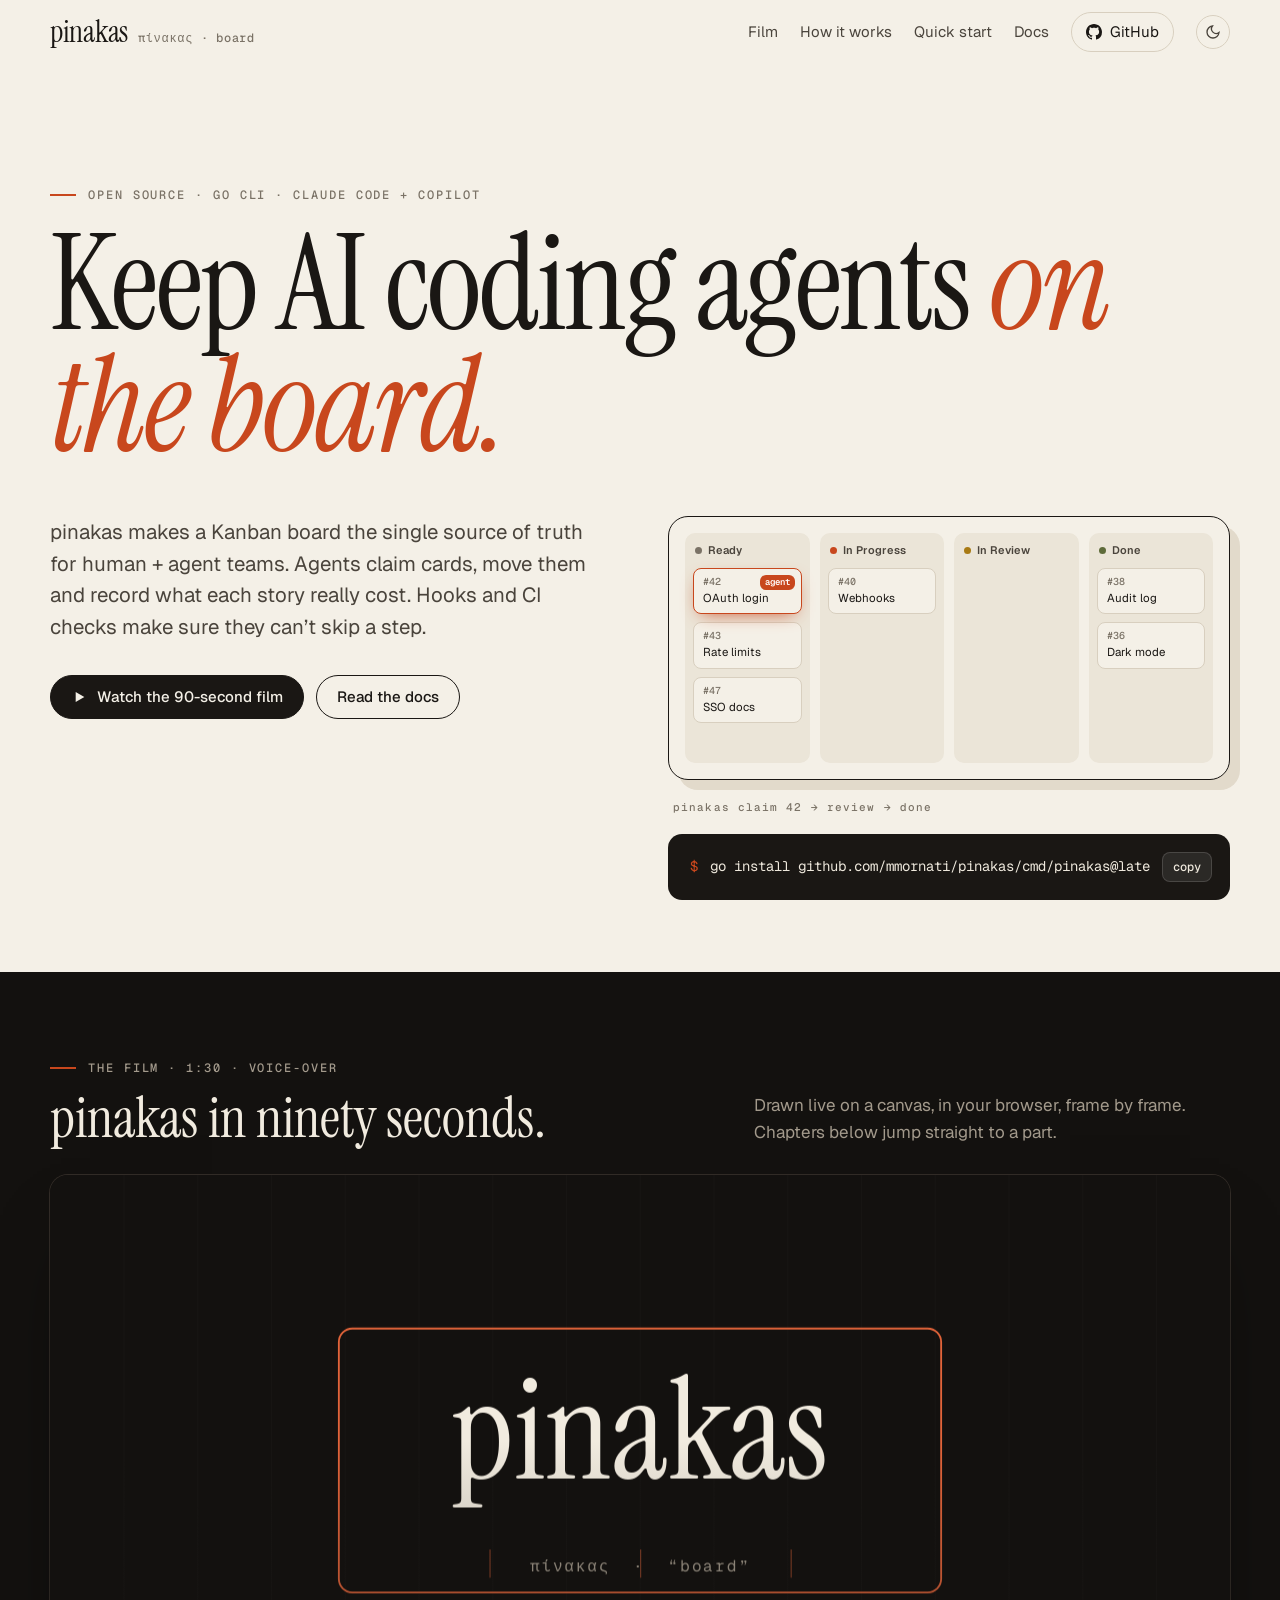
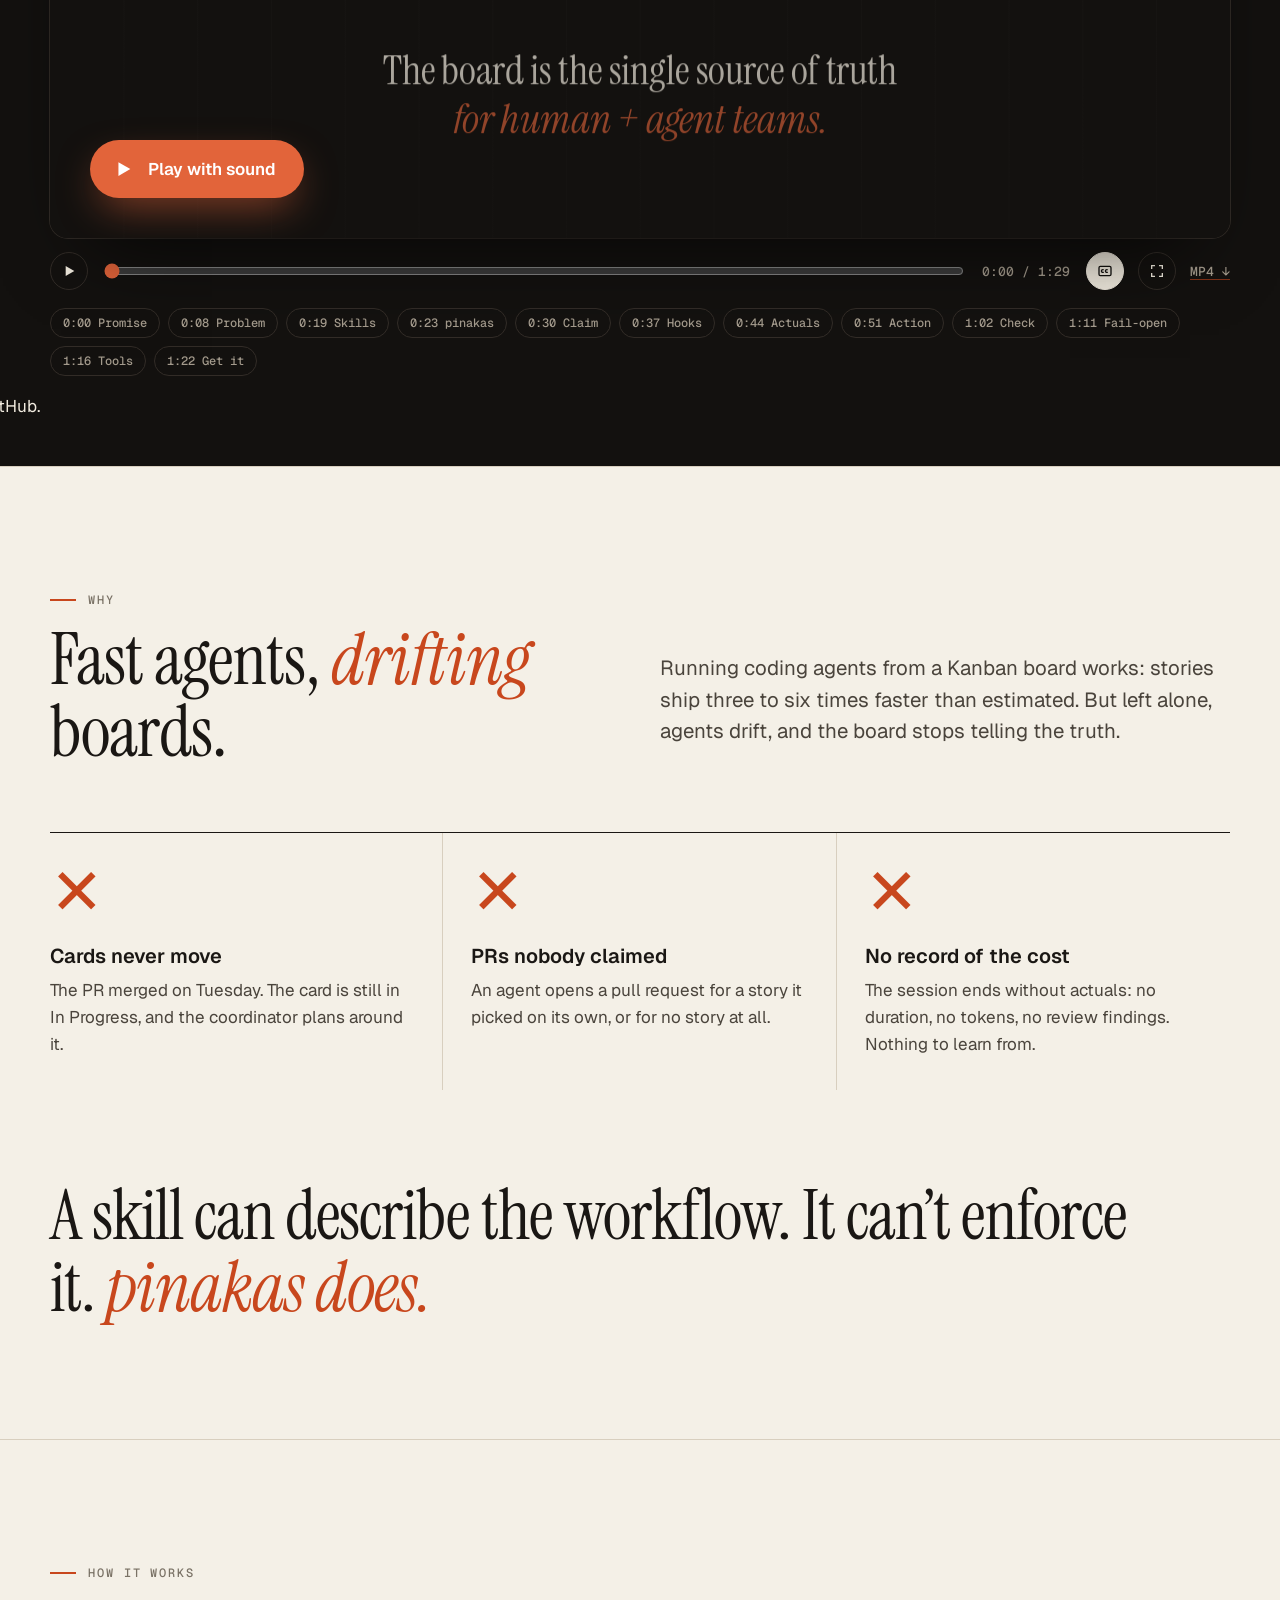
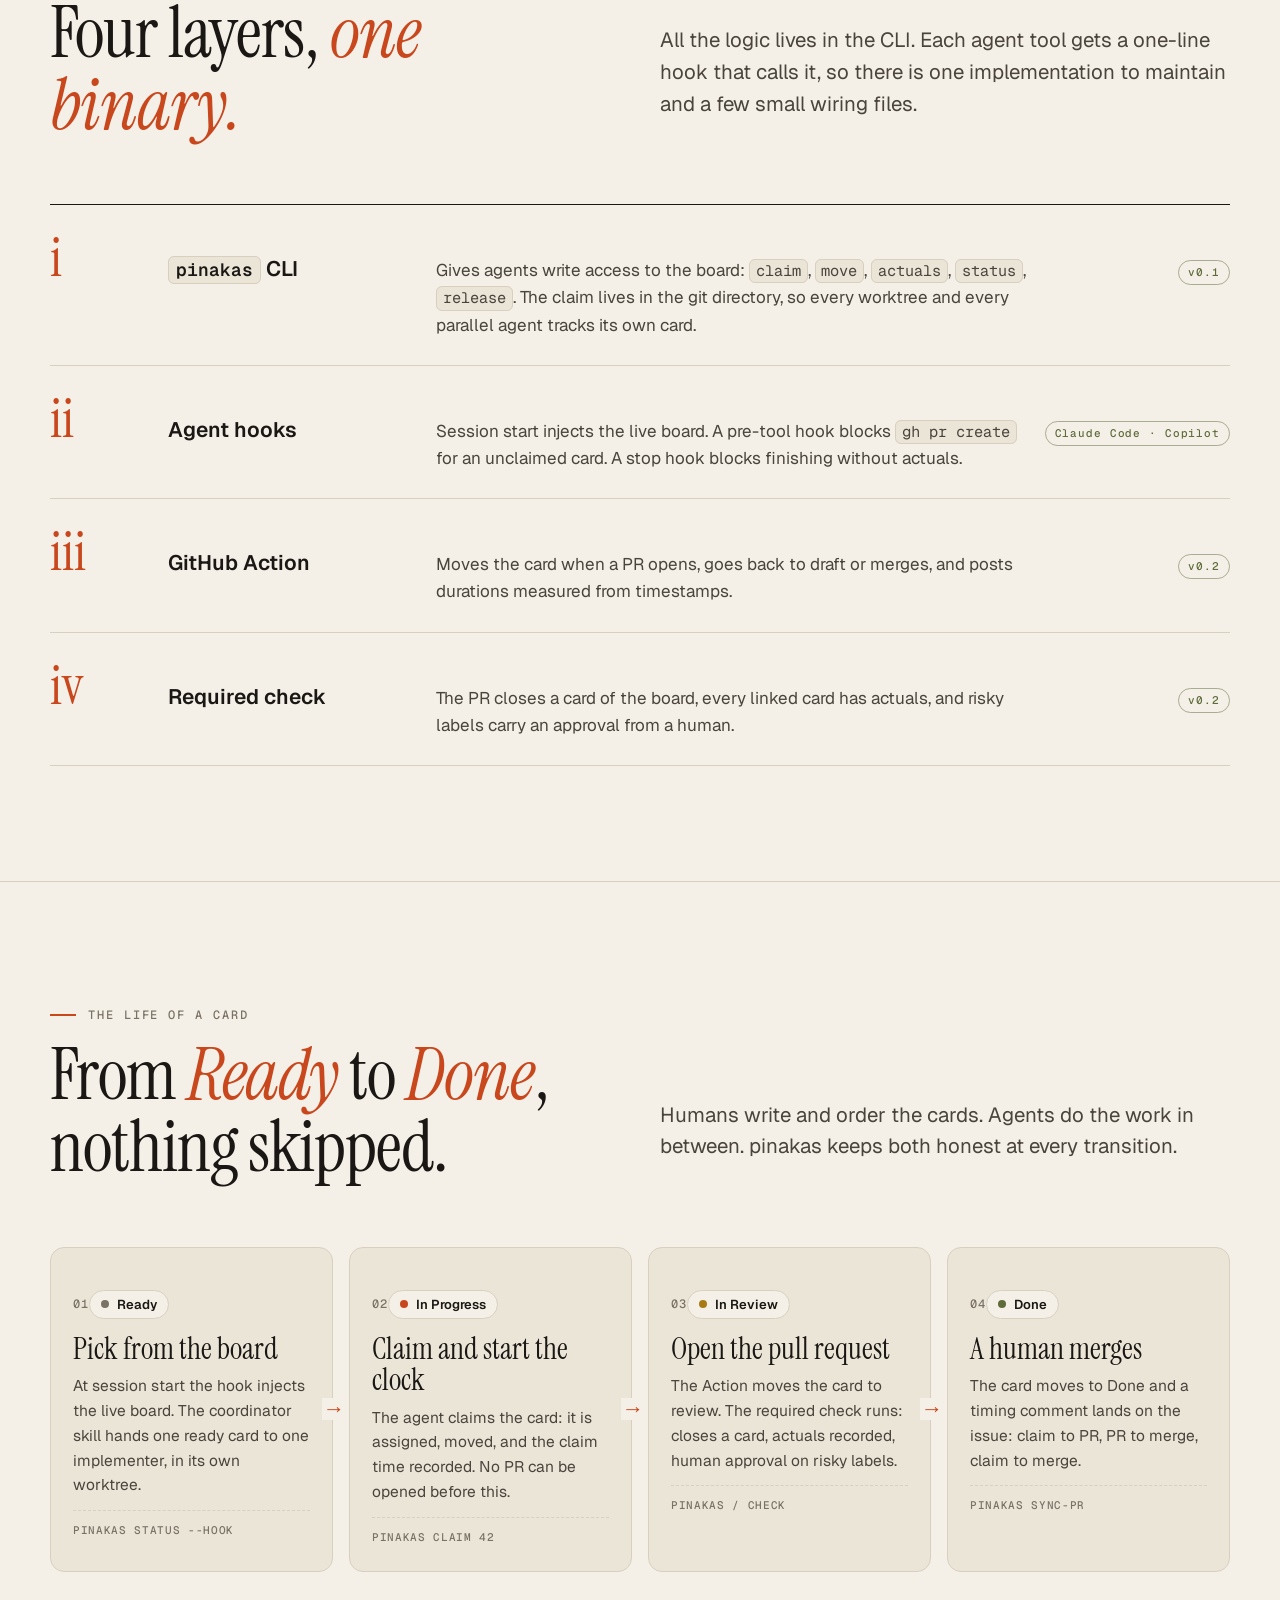
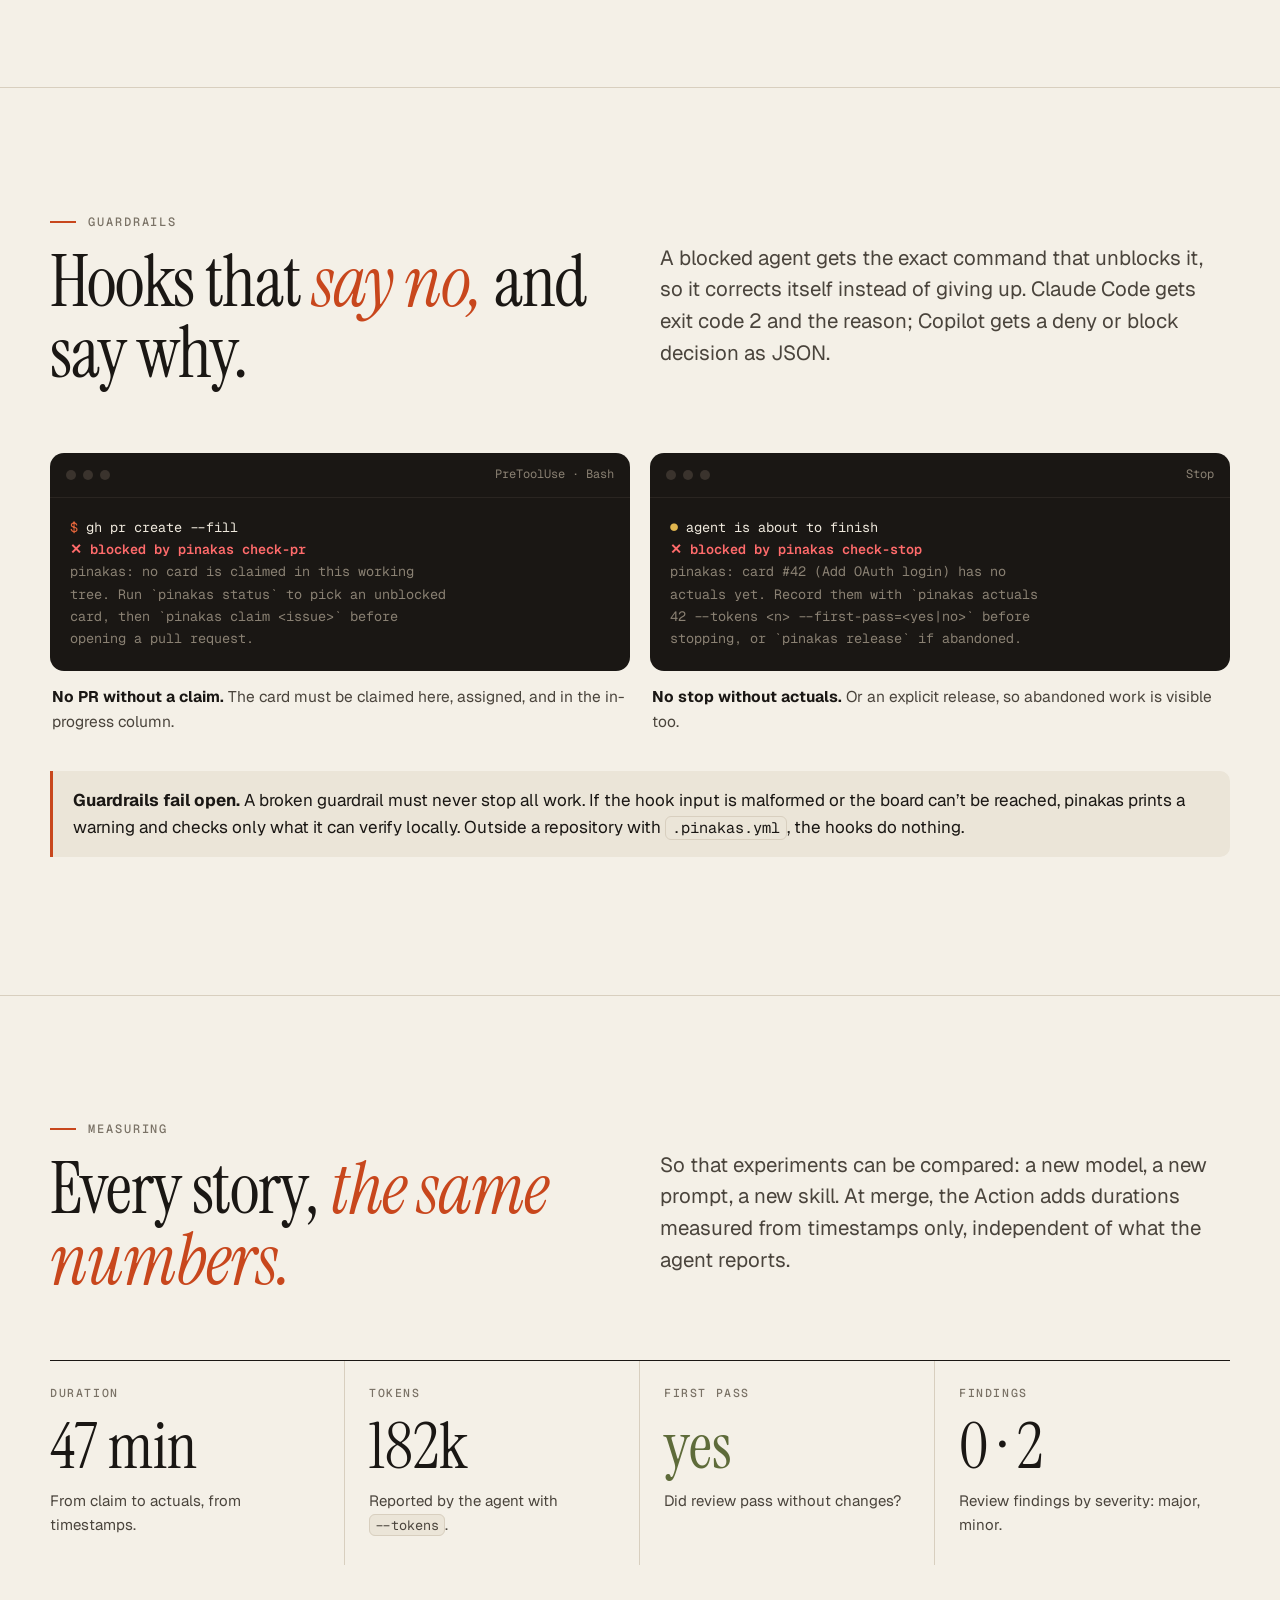
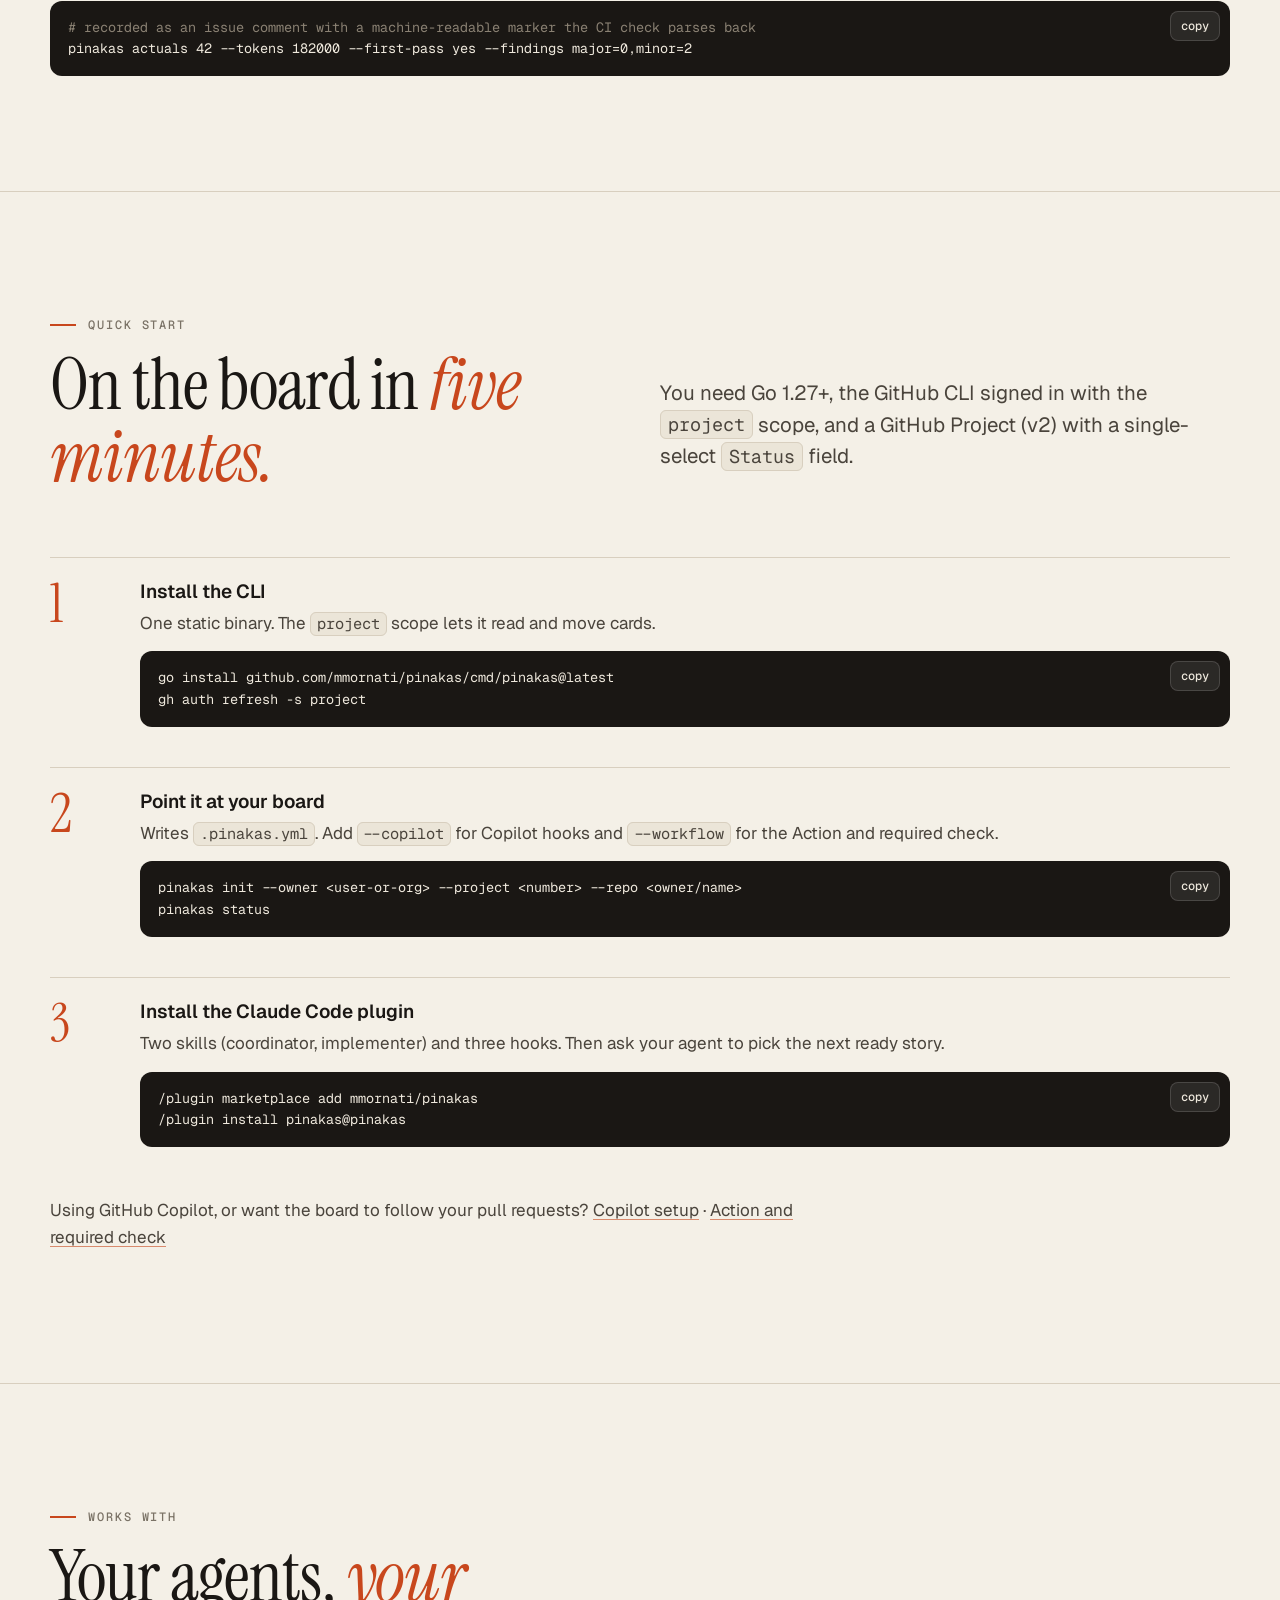
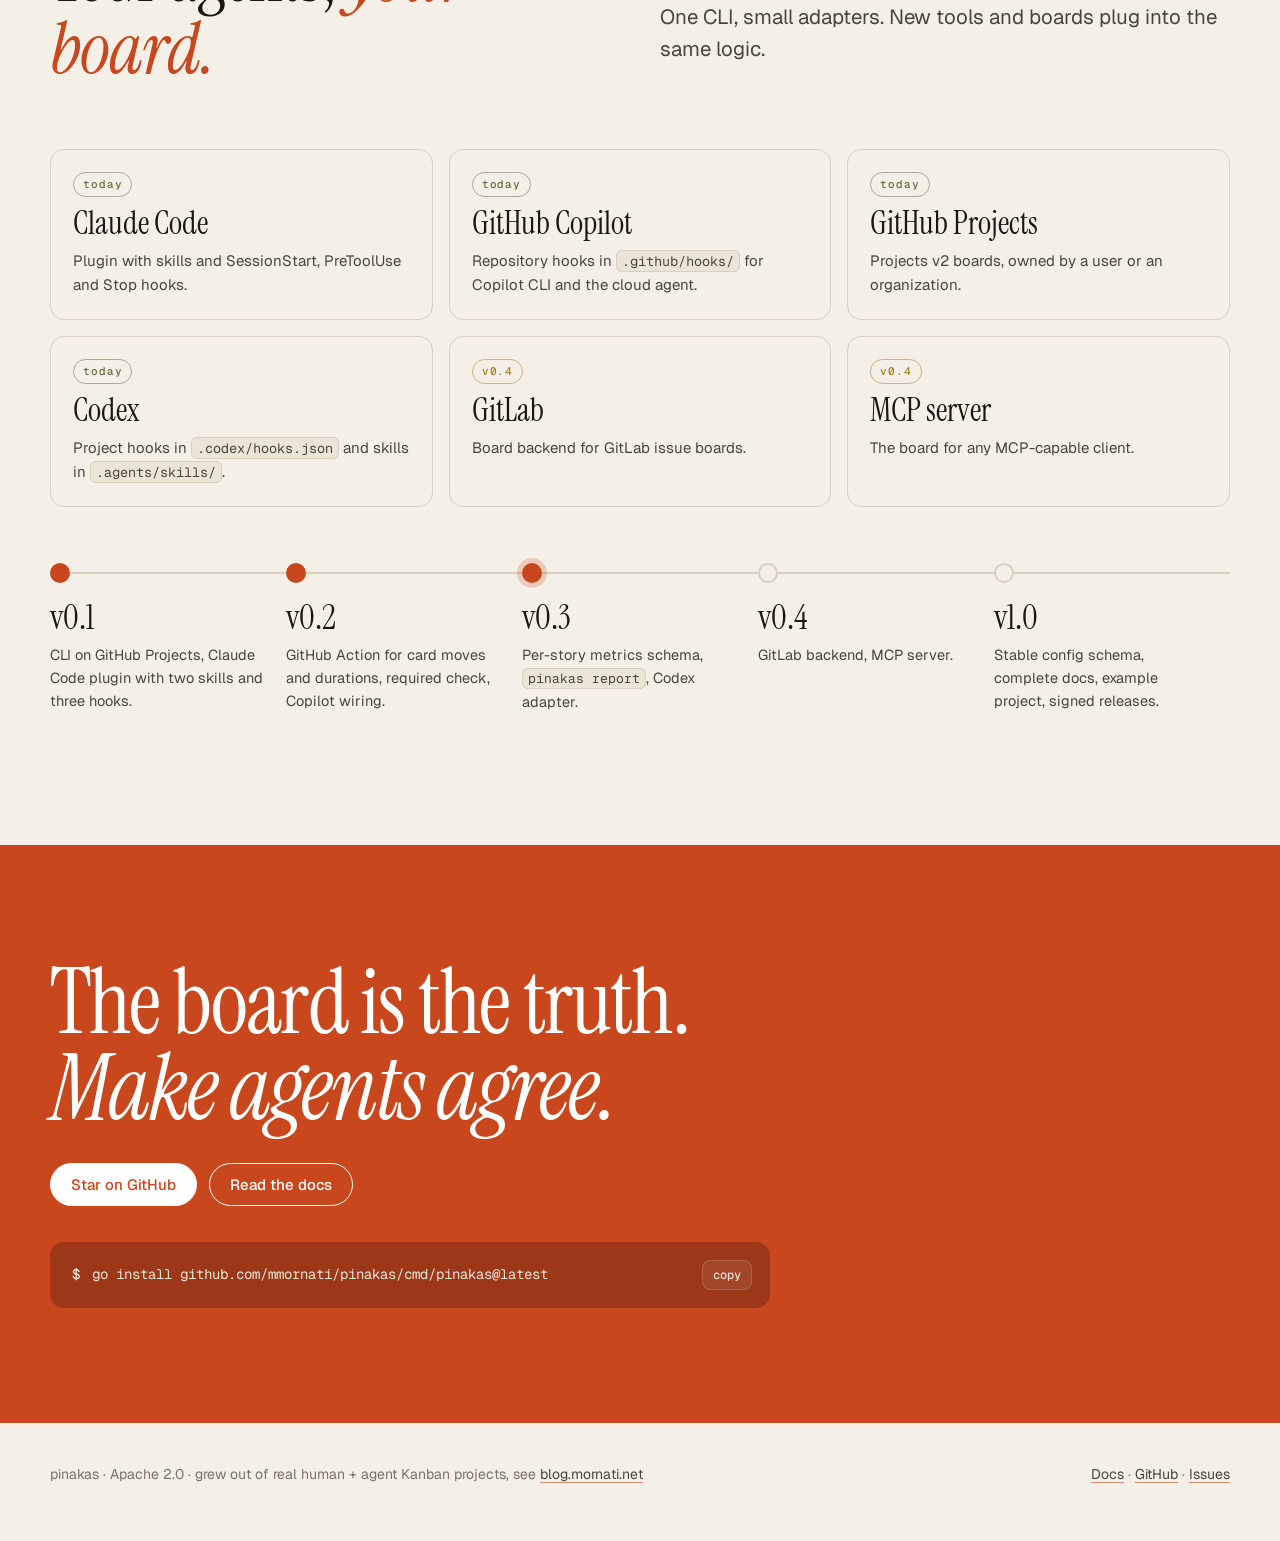
==== commit 19368820: "v0.3: pinakas report, defect links and Codex adapter - pinakas defect <story> <bug> posts a defect m" ====
--- a/site/index.html
+++ b/site/index.html
@@ -242,14 +242,14 @@
         <div class="tool"><span class="tag ok">today</span><h3>Claude Code</h3><p>Plugin with skills and SessionStart, PreToolUse and Stop hooks.</p></div>
         <div class="tool"><span class="tag ok">today</span><h3>GitHub Copilot</h3><p>Repository hooks in <code>.github/hooks/</code> for Copilot CLI and the cloud agent.</p></div>
         <div class="tool"><span class="tag ok">today</span><h3>GitHub Projects</h3><p>Projects v2 boards, owned by a user or an organization.</p></div>
-        <div class="tool"><span class="tag next">v0.3</span><h3>Codex</h3><p>Adapter on the same hook entry points.</p></div>
+        <div class="tool"><span class="tag ok">today</span><h3>Codex</h3><p>Project hooks in <code>.codex/hooks.json</code> and skills in <code>.agents/skills/</code>.</p></div>
         <div class="tool"><span class="tag next">v0.4</span><h3>GitLab</h3><p>Board backend for GitLab issue boards.</p></div>
         <div class="tool"><span class="tag next">v0.4</span><h3>MCP server</h3><p>The board for any MCP-capable client.</p></div>
       </div>
       <ol class="road rv" aria-label="Roadmap">
         <li class="done"><b>v0.1</b><p>CLI on GitHub Projects, Claude Code plugin with two skills and three hooks.</p></li>
-        <li class="done now"><b>v0.2</b><p>GitHub Action for card moves and durations, required check, Copilot wiring.</p></li>
-        <li><b>v0.3</b><p>Per-story metrics schema, <code>pinakas report</code>, Codex adapter.</p></li>
+        <li class="done"><b>v0.2</b><p>GitHub Action for card moves and durations, required check, Copilot wiring.</p></li>
+        <li class="done now"><b>v0.3</b><p>Per-story metrics schema, <code>pinakas report</code>, Codex adapter.</p></li>
         <li><b>v0.4</b><p>GitLab backend, MCP server.</p></li>
         <li><b>v1.0</b><p>Stable config schema, complete docs, example project, signed releases.</p></li>
       </ol>
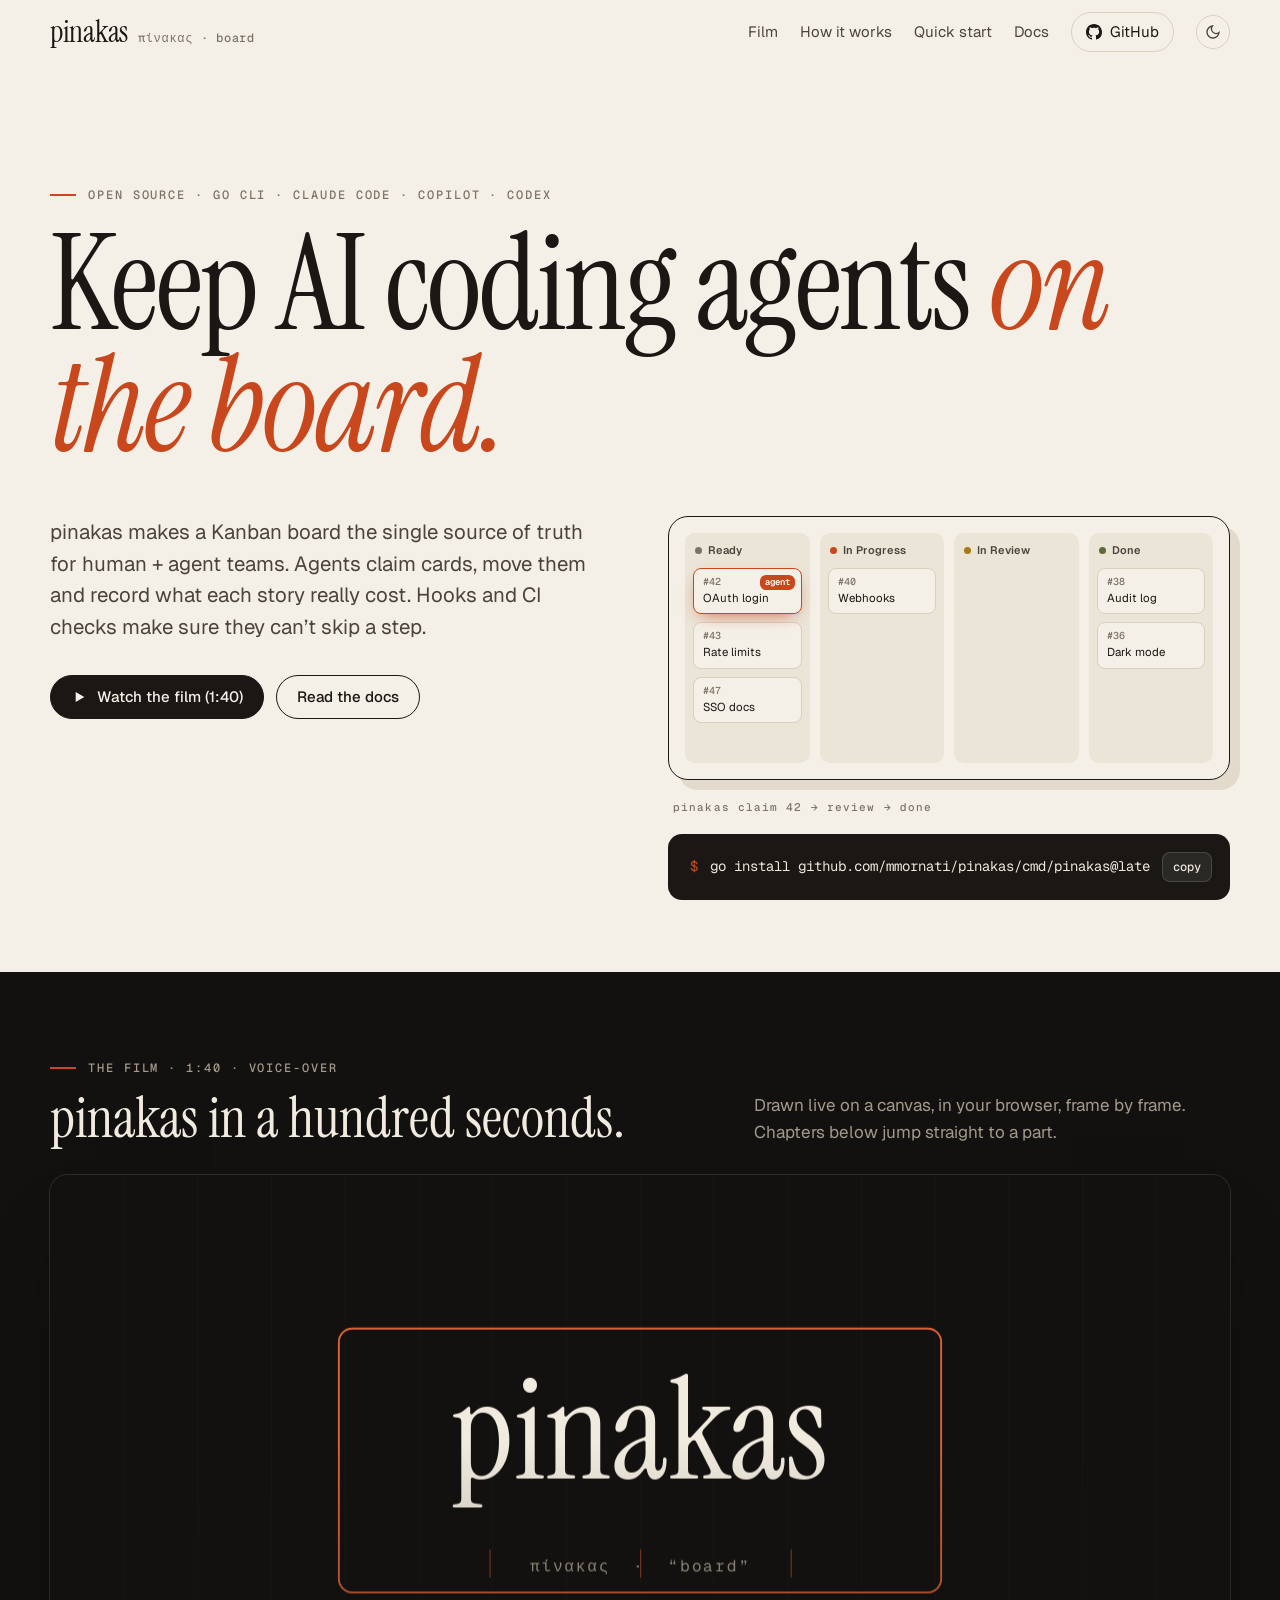
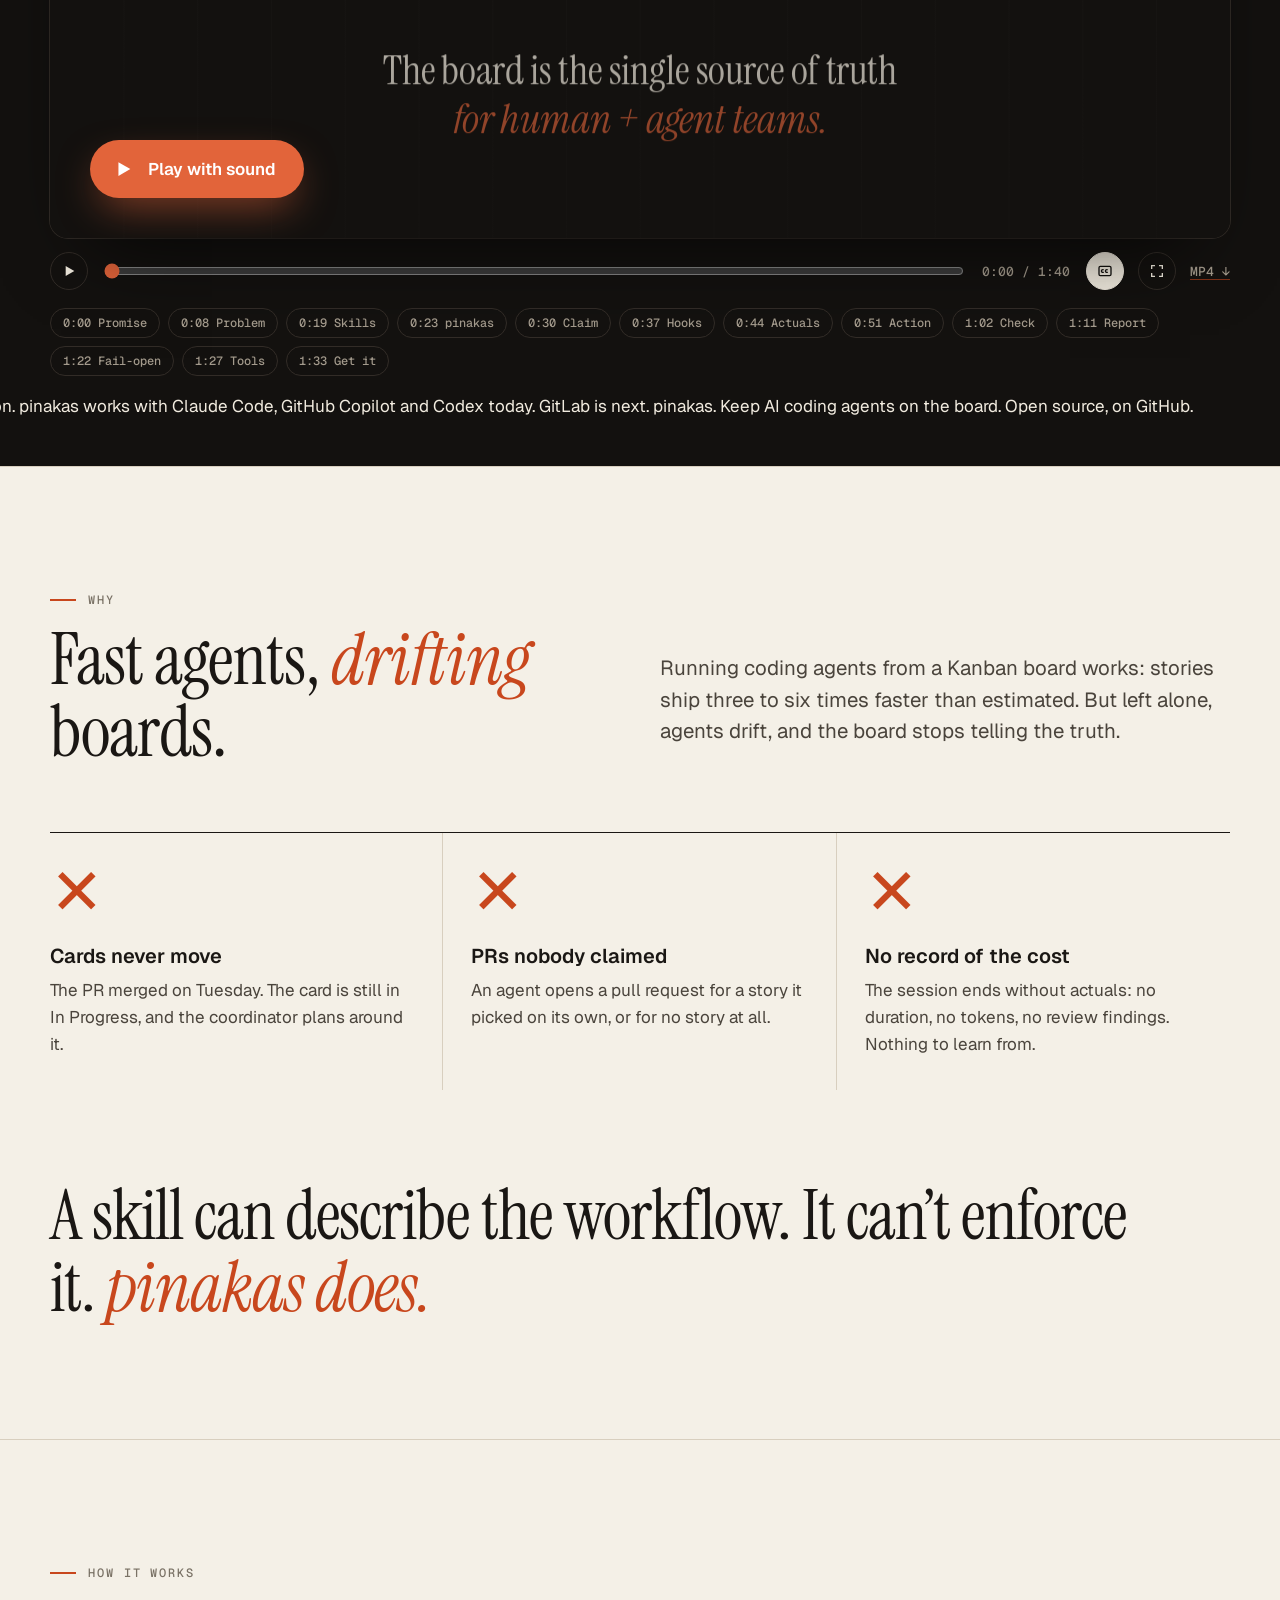
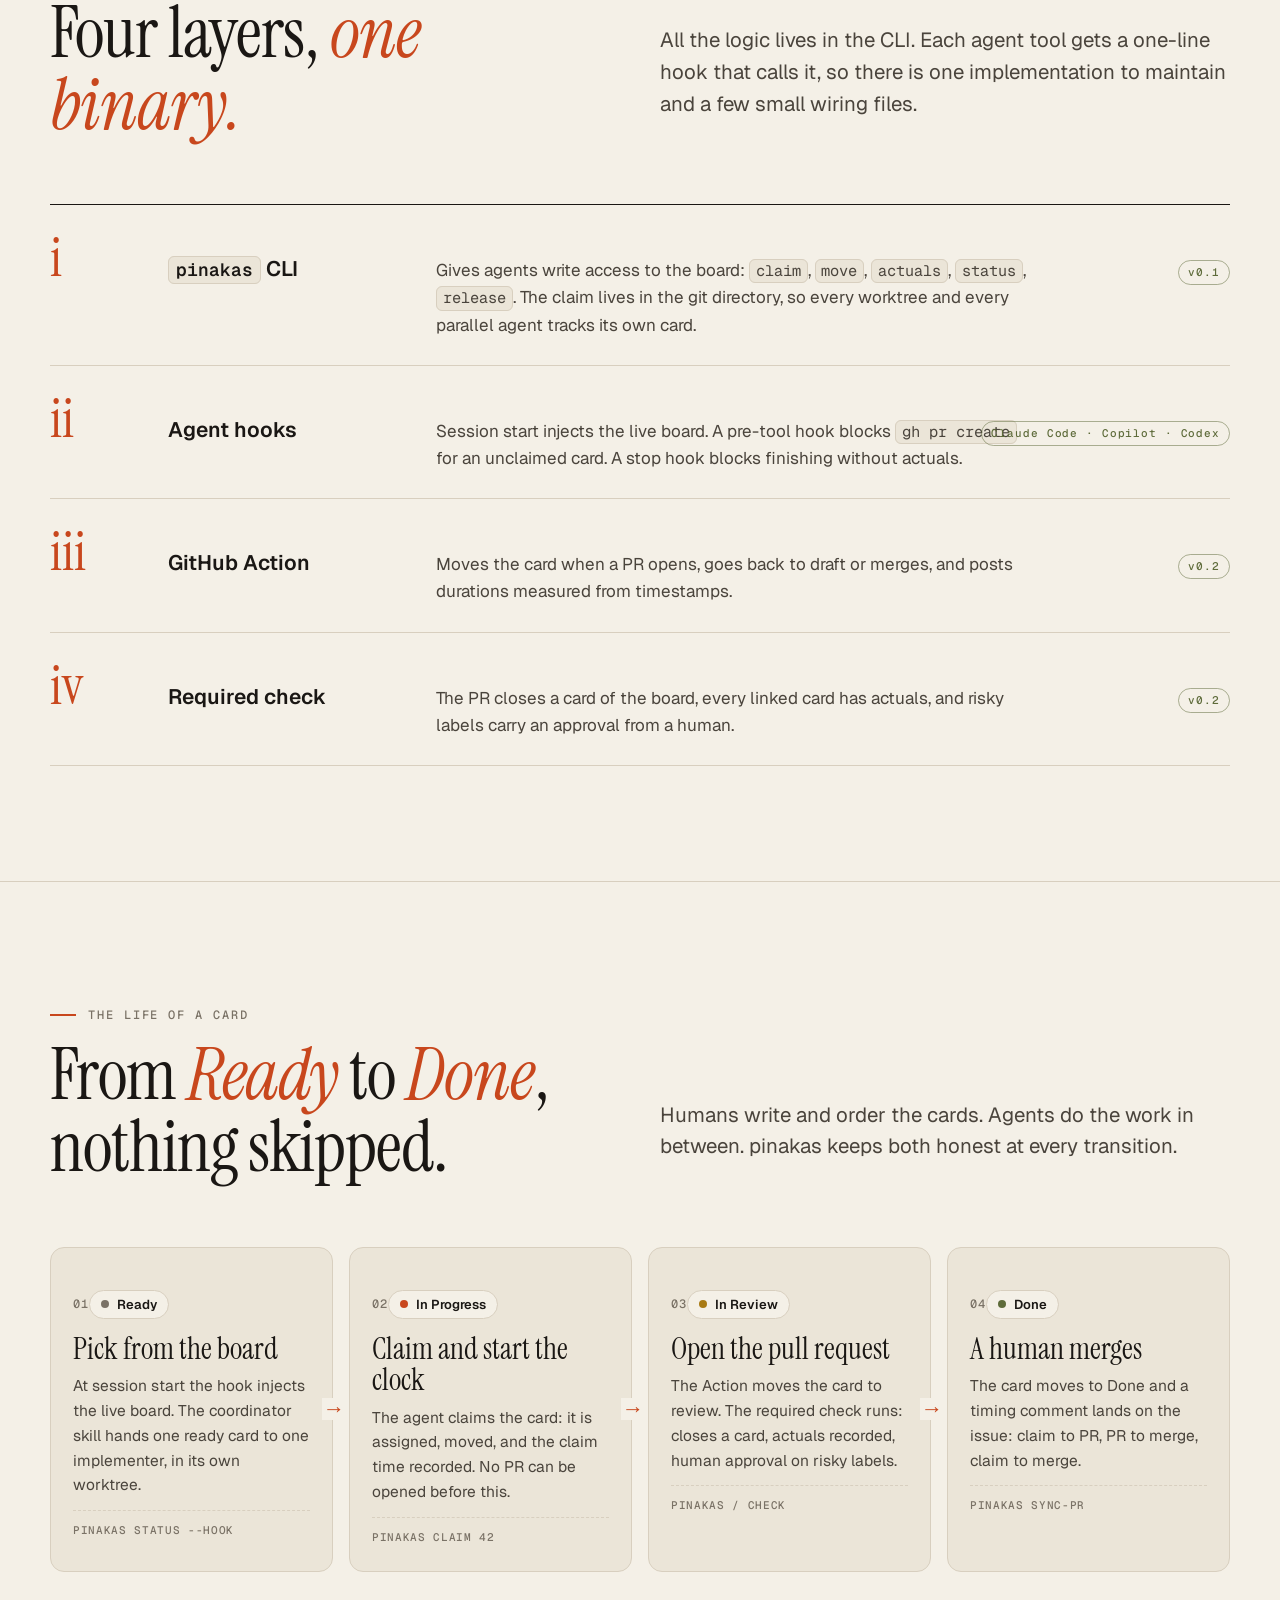
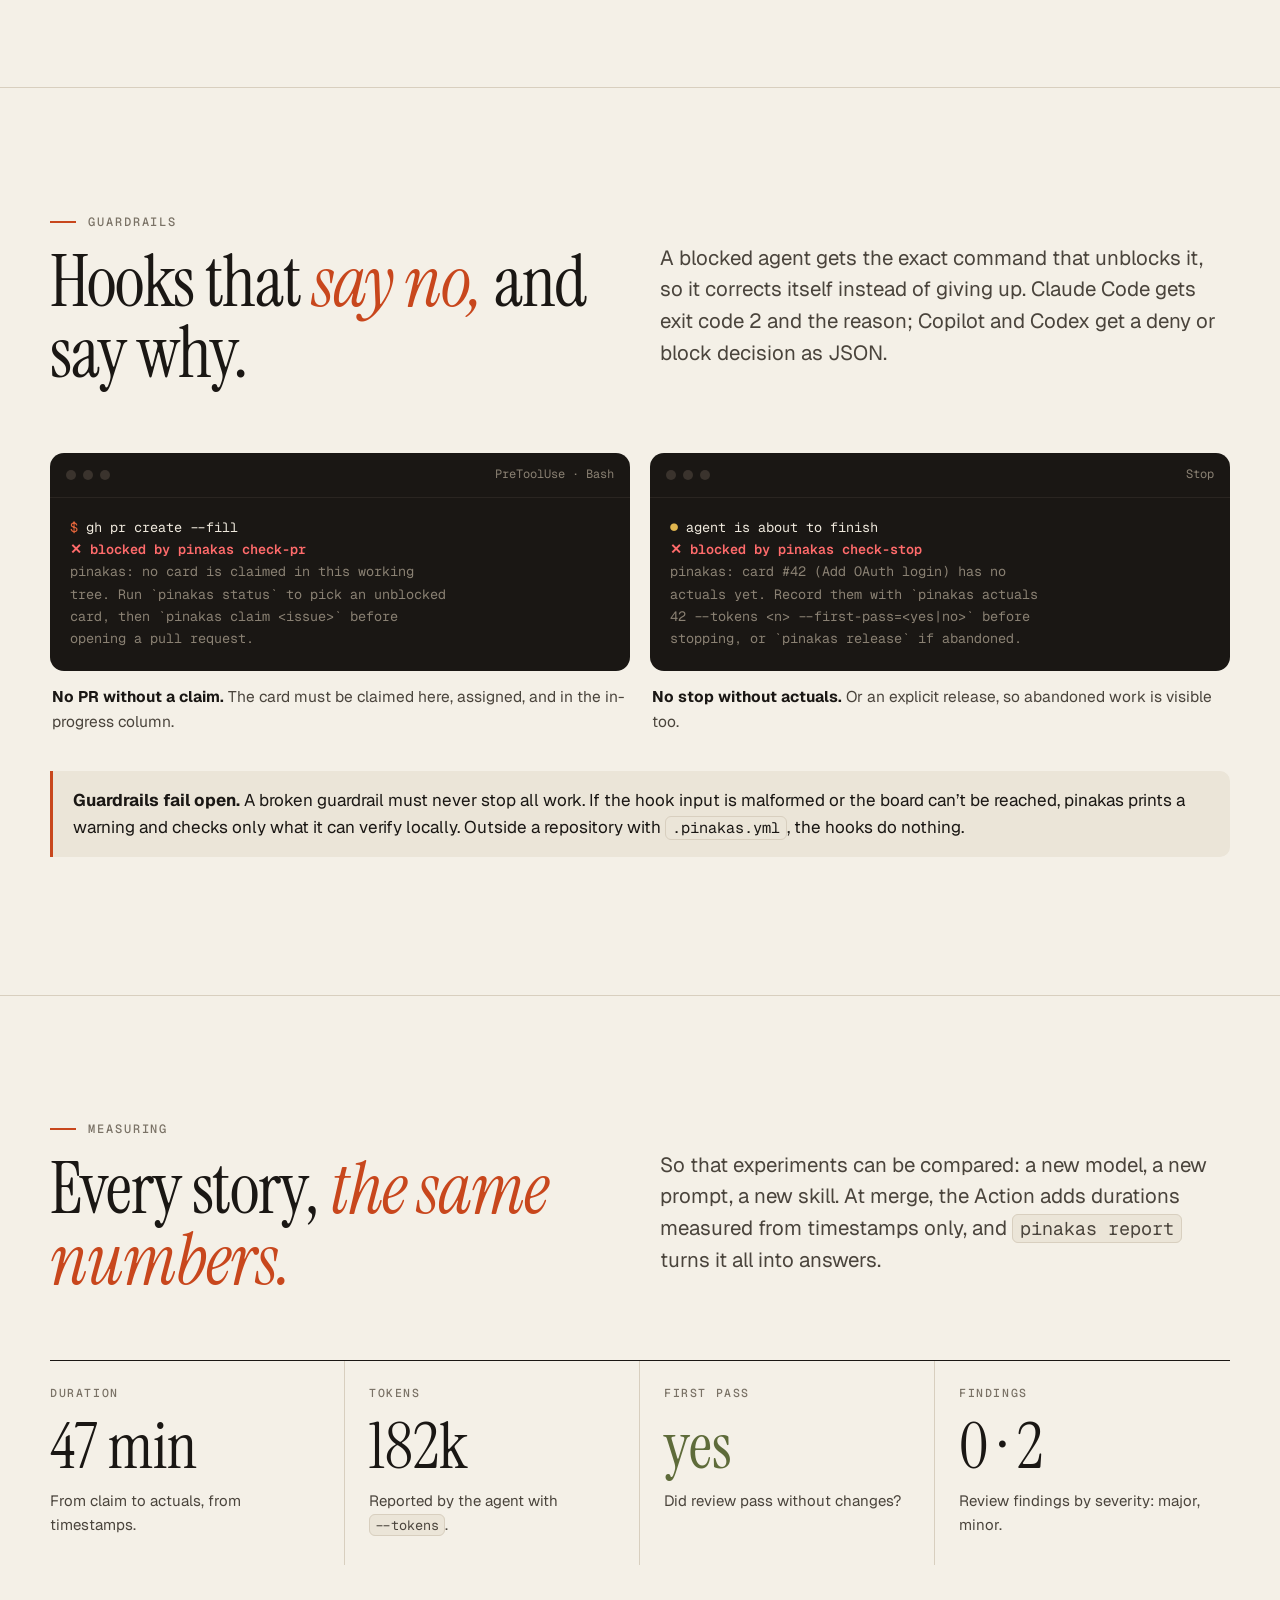
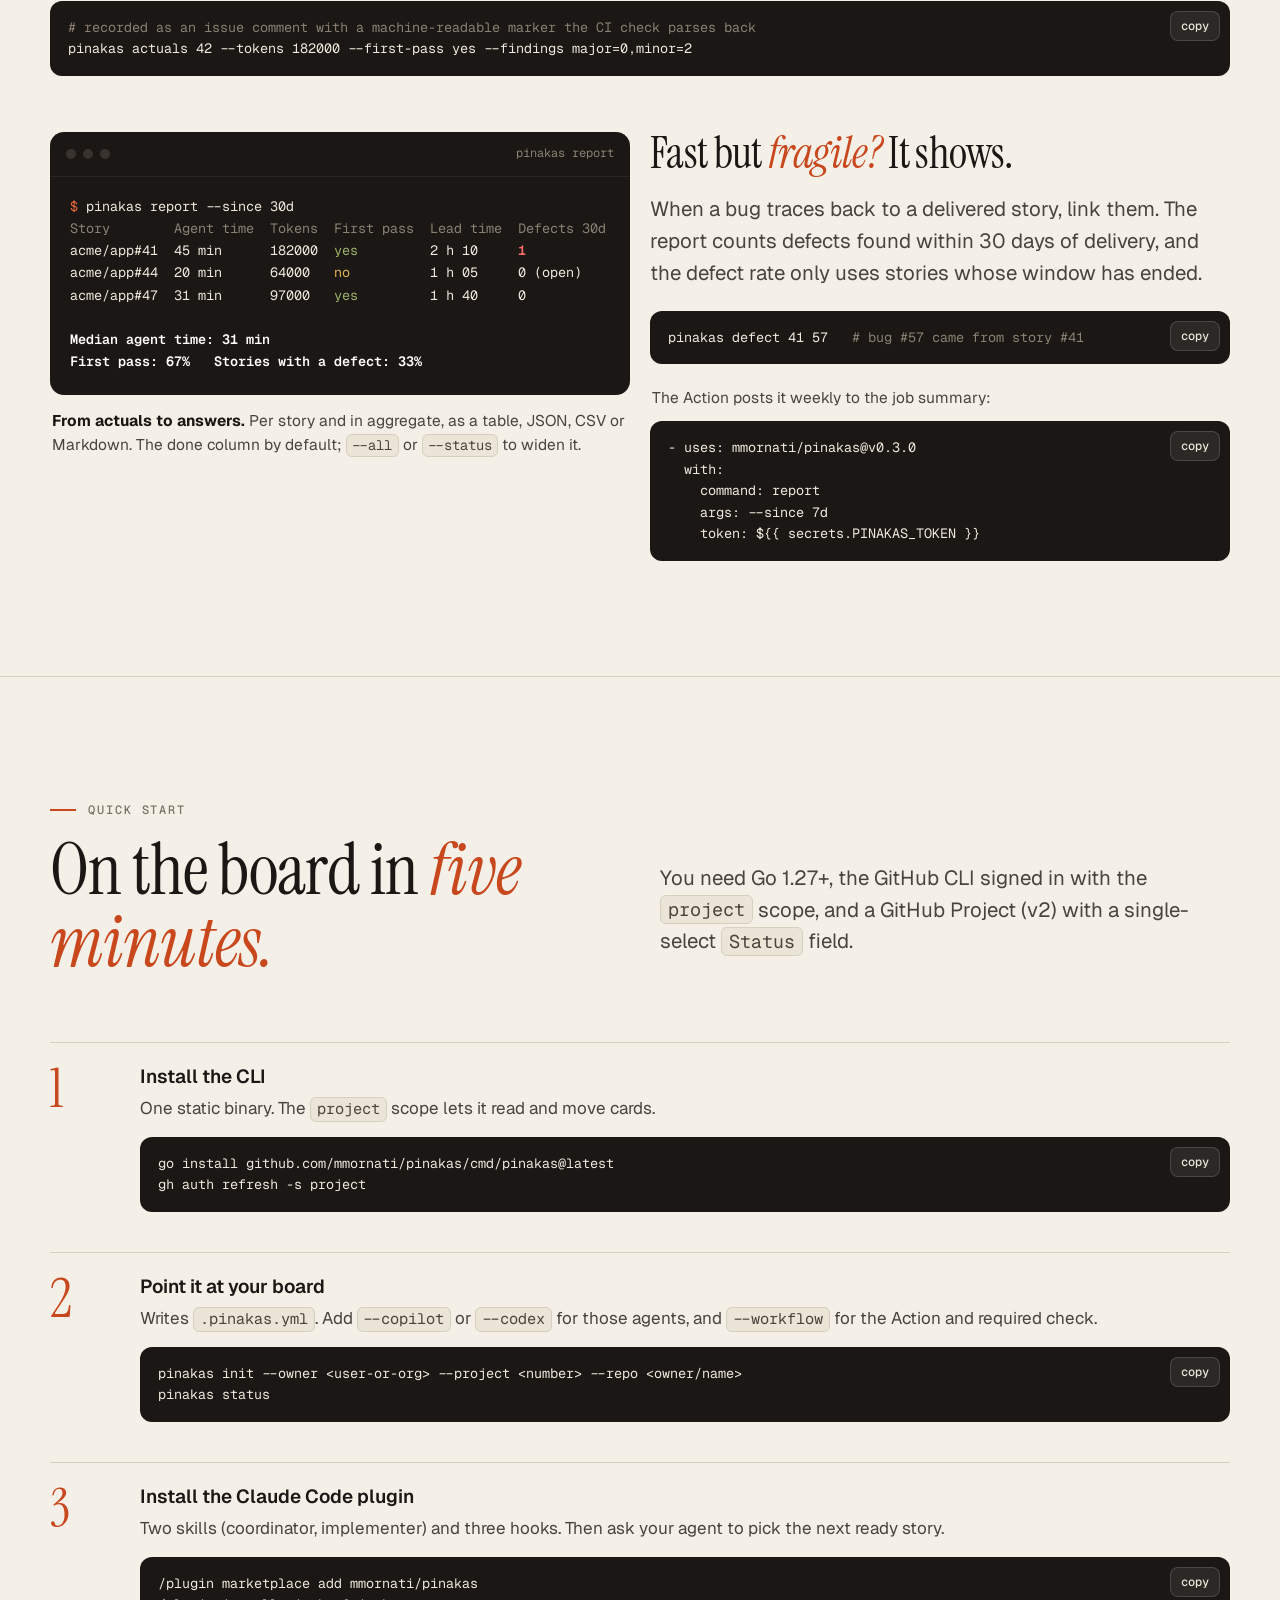
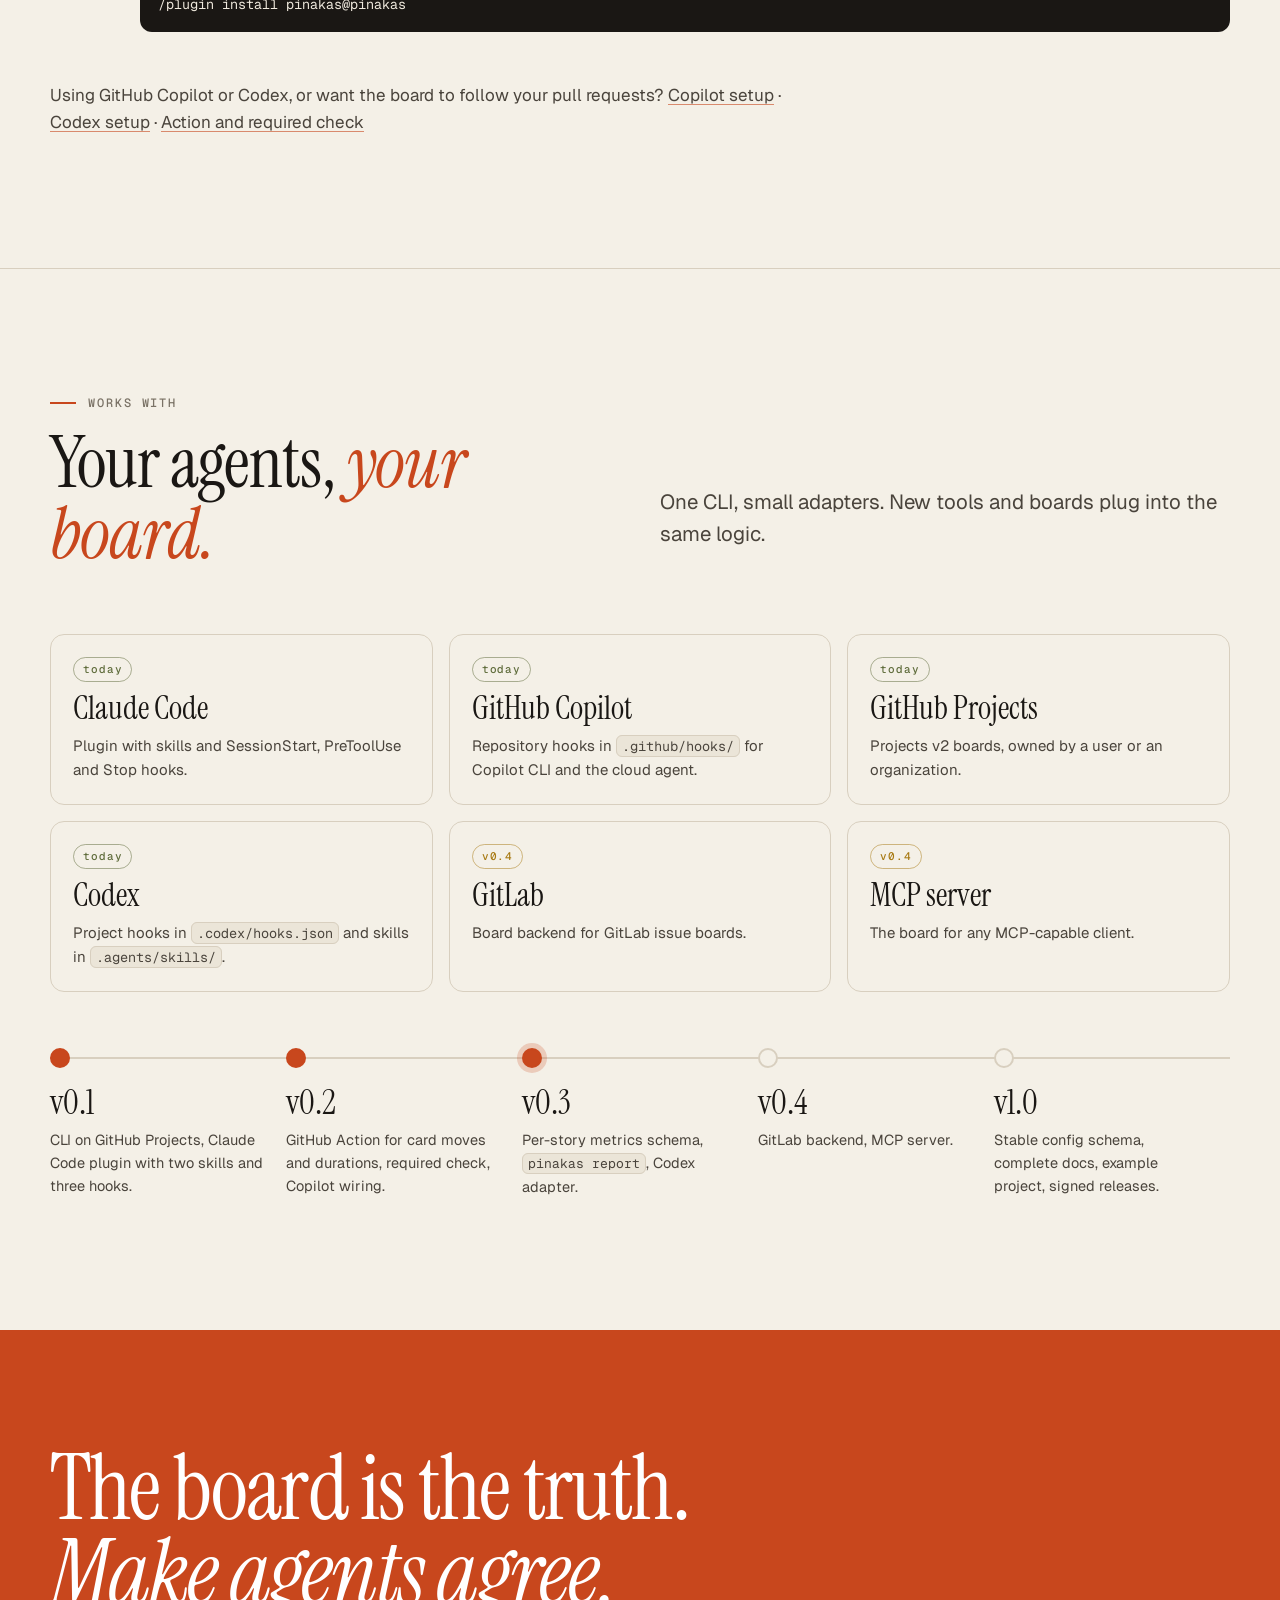
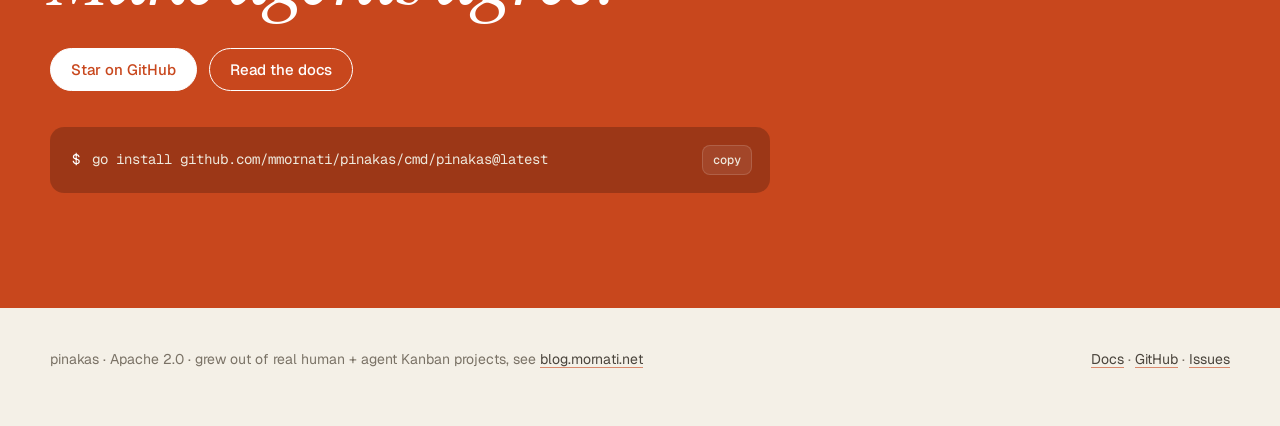
==== commit 14ac3158: "Update the website, film and README for v0.3 - Film: new report scene (summary tiles, agent time per" ====
--- a/site/index.html
+++ b/site/index.html
@@ -9,7 +9,7 @@
 <link rel="canonical" href="https://mmornati.github.io/pinakas/">
 <meta property="og:type" content="website">
 <meta property="og:title" content="pinakas · Keep AI coding agents on the board">
-<meta property="og:description" content="Skills describe the workflow. pinakas enforces it: claims, blocking hooks, a GitHub Action and a required check for human + agent Kanban.">
+<meta property="og:description" content="Skills describe the workflow. pinakas enforces it and measures it: claims, blocking hooks, a GitHub Action, a required check and story metrics for Claude Code, Copilot and Codex.">
 <meta property="og:url" content="https://mmornati.github.io/pinakas/">
 <meta property="og:image" content="https://mmornati.github.io/pinakas/assets/og.png">
 <meta name="twitter:card" content="summary_large_image">
@@ -40,14 +40,14 @@
 <main id="main">
   <section class="hero">
     <div class="wrap">
-      <p class="kicker">Open source · Go CLI · Claude Code + Copilot</p>
+      <p class="kicker">Open source · Go CLI · Claude Code · Copilot · Codex</p>
       <h1 class="display">Keep AI coding agents <em>on the board.</em></h1>
     </div>
     <div class="wrap grid">
       <div>
         <p class="lede">pinakas makes a Kanban board the single source of truth for human + agent teams. Agents claim cards, move them and record what each story really cost. Hooks and CI checks make sure they can’t skip a step.</p>
         <div class="actions">
-          <a class="btn primary" href="#film"><svg viewBox="0 0 24 24" fill="currentColor" aria-hidden="true"><path d="M7 4.5v15l13-7.5z"/></svg>Watch the 90-second film</a>
+          <a class="btn primary" href="#film"><svg viewBox="0 0 24 24" fill="currentColor" aria-hidden="true"><path d="M7 4.5v15l13-7.5z"/></svg>Watch the film (1:40)</a>
           <a class="btn" href="docs/">Read the docs</a>
         </div>
       </div>
@@ -71,8 +71,8 @@
     <div class="wrap">
       <div class="film-head">
         <div>
-          <p class="kicker">The film · 1:30 · voice-over</p>
-          <h2 id="film-title" style="margin-top:16px">pinakas in ninety seconds.</h2>
+          <p class="kicker">The film · 1:40 · voice-over</p>
+          <h2 id="film-title" style="margin-top:16px">pinakas in a hundred seconds.</h2>
         </div>
         <p>Drawn live on a canvas, in your browser, frame by frame. Chapters below jump straight to a part.</p>
       </div>
@@ -84,7 +84,7 @@
       <div class="film-bar">
         <button id="film-play" type="button" aria-label="Play"><svg viewBox="0 0 24 24" fill="currentColor" aria-hidden="true"><path d="M7 4.5v15l13-7.5z"/></svg></button>
         <input id="film-seek" type="range" min="0" max="1000" value="0" aria-label="Seek">
-        <span class="t" id="film-time">0:00 / 1:30</span>
+        <span class="t" id="film-time">0:00 / 1:40</span>
         <button id="film-cc" type="button" aria-pressed="true" aria-label="Captions"><svg viewBox="0 0 24 24" fill="none" stroke="currentColor" stroke-width="2" aria-hidden="true"><rect x="3" y="5" width="18" height="14" rx="2"/><path d="M10 10.5a2 2 0 100 3M16 10.5a2 2 0 100 3"/></svg></button>
         <button id="film-fs" type="button" aria-label="Full screen"><svg viewBox="0 0 24 24" fill="none" stroke="currentColor" stroke-width="2" aria-hidden="true"><path d="M4 9V4h5M20 9V4h-5M4 15v5h5M20 15v5h-5"/></svg></button>
         <a class="dl" href="assets/pinakas-intro.mp4" download>MP4 ↓</a>
@@ -123,7 +123,7 @@
       </div>
       <div class="layers rv">
         <div class="layer"><span class="n">i</span><h3><code>pinakas</code> CLI</h3><p>Gives agents write access to the board: <code>claim</code>, <code>move</code>, <code>actuals</code>, <code>status</code>, <code>release</code>. The claim lives in the git directory, so every worktree and every parallel agent tracks its own card.</p><span class="tag ok">v0.1</span></div>
-        <div class="layer"><span class="n">ii</span><h3>Agent hooks</h3><p>Session start injects the live board. A pre-tool hook blocks <code>gh pr create</code> for an unclaimed card. A stop hook blocks finishing without actuals.</p><span class="tag ok">Claude Code · Copilot</span></div>
+        <div class="layer"><span class="n">ii</span><h3>Agent hooks</h3><p>Session start injects the live board. A pre-tool hook blocks <code>gh pr create</code> for an unclaimed card. A stop hook blocks finishing without actuals.</p><span class="tag ok">Claude Code · Copilot · Codex</span></div>
         <div class="layer"><span class="n">iii</span><h3>GitHub Action</h3><p>Moves the card when a PR opens, goes back to draft or merges, and posts durations measured from timestamps.</p><span class="tag ok">v0.2</span></div>
         <div class="layer"><span class="n">iv</span><h3>Required check</h3><p>The PR closes a card of the board, every linked card has actuals, and risky labels carry an approval from a human.</p><span class="tag ok">v0.2</span></div>
       </div>
@@ -155,7 +155,7 @@
           <p class="kicker">Guardrails</p>
           <h2 class="h2" id="guard-title">Hooks that <em>say no,</em> and say why.</h2>
         </div>
-        <p class="lede">A blocked agent gets the exact command that unblocks it, so it corrects itself instead of giving up. Claude Code gets exit code 2 and the reason; Copilot gets a deny or block decision as JSON.</p>
+        <p class="lede">A blocked agent gets the exact command that unblocks it, so it corrects itself instead of giving up. Claude Code gets exit code 2 and the reason; Copilot and Codex get a deny or block decision as JSON.</p>
       </div>
       <div class="terms rv">
         <div>
@@ -192,7 +192,7 @@
           <p class="kicker">Measuring</p>
           <h2 class="h2" id="measure-title">Every story, <em>the same numbers.</em></h2>
         </div>
-        <p class="lede">So that experiments can be compared: a new model, a new prompt, a new skill. At merge, the Action adds durations measured from timestamps only, independent of what the agent reports.</p>
+        <p class="lede">So that experiments can be compared: a new model, a new prompt, a new skill. At merge, the Action adds durations measured from timestamps only, and <code>pinakas report</code> turns it all into answers.</p>
       </div>
       <div class="metrics rv">
         <div class="metric"><div class="k">Duration</div><div class="v">47 min</div><p>From claim to actuals, from timestamps.</p></div>
@@ -202,6 +202,31 @@
       </div>
       <div class="code rv" style="margin-top:36px"><pre><span class="c"># recorded as an issue comment with a machine-readable marker the CI check parses back</span>
 pinakas actuals 42 --tokens 182000 --first-pass yes --findings major=0,minor=2</pre><button class="copy" type="button" data-copy>copy</button></div>
+      <div class="terms rv" style="margin-top:56px">
+        <div>
+          <div class="term"><div class="bar"><i></i><i></i><i></i><span>pinakas report</span></div>
+<pre><span class="p">$</span> pinakas report --since 30d
+<span class="d">Story        Agent time  Tokens  First pass  Lead time  Defects 30d</span>
+acme/app#41  45 min      182000  <span class="g">yes</span>         2 h 10     <span class="r">1</span>
+acme/app#44  20 min      64000   <span class="y">no</span>          1 h 05     0 (open)
+acme/app#47  31 min      97000   <span class="g">yes</span>         1 h 40     0
+
+<span class="b">Median agent time: 31 min</span>
+<span class="b">First pass: 67%</span>   <span class="b">Stories with a defect: 33%</span></pre></div>
+          <p class="term-cap"><b>From actuals to answers.</b> Per story and in aggregate, as a table, JSON, CSV or Markdown. The done column by default; <code>--all</code> or <code>--status</code> to widen it.</p>
+        </div>
+        <div>
+          <h3 class="h2" style="font-size:clamp(30px,3.4vw,44px)">Fast but <em>fragile?</em> It shows.</h3>
+          <p class="lede" style="margin:18px 0 22px">When a bug traces back to a delivered story, link them. The report counts defects found within 30 days of delivery, and the defect rate only uses stories whose window has ended.</p>
+          <div class="code"><pre>pinakas defect 41 57   <span class="c"># bug #57 came from story #41</span></pre><button class="copy" type="button" data-copy>copy</button></div>
+          <p class="term-cap" style="margin-top:22px">The Action posts it weekly to the job summary:</p>
+          <div class="code" style="margin-top:10px"><pre>- uses: mmornati/pinakas@v0.3.0
+  with:
+    command: report
+    args: --since 7d
+    token: ${{ secrets.PINAKAS_TOKEN }}</pre><button class="copy" type="button" data-copy>copy</button></div>
+        </div>
+      </div>
     </div>
   </section>
 
@@ -218,14 +243,14 @@
         <li><div><h3>Install the CLI</h3><p>One static binary. The <code>project</code> scope lets it read and move cards.</p>
           <div class="code"><pre>go install github.com/mmornati/pinakas/cmd/pinakas@latest
 gh auth refresh -s project</pre><button class="copy" type="button" data-copy>copy</button></div></div></li>
-        <li><div><h3>Point it at your board</h3><p>Writes <code>.pinakas.yml</code>. Add <code>--copilot</code> for Copilot hooks and <code>--workflow</code> for the Action and required check.</p>
+        <li><div><h3>Point it at your board</h3><p>Writes <code>.pinakas.yml</code>. Add <code>--copilot</code> or <code>--codex</code> for those agents, and <code>--workflow</code> for the Action and required check.</p>
           <div class="code"><pre>pinakas init --owner &lt;user-or-org&gt; --project &lt;number&gt; --repo &lt;owner/name&gt;
 pinakas status</pre><button class="copy" type="button" data-copy>copy</button></div></div></li>
         <li><div><h3>Install the Claude Code plugin</h3><p>Two skills (coordinator, implementer) and three hooks. Then ask your agent to pick the next ready story.</p>
           <div class="code"><pre>/plugin marketplace add mmornati/pinakas
 /plugin install pinakas@pinakas</pre><button class="copy" type="button" data-copy>copy</button></div></div></li>
       </ol>
-      <p class="note-line rv">Using GitHub Copilot, or want the board to follow your pull requests? <a href="docs/#copilot">Copilot setup</a> · <a href="docs/#workflow">Action and required check</a></p>
+      <p class="note-line rv">Using GitHub Copilot or Codex, or want the board to follow your pull requests? <a href="docs/#copilot">Copilot setup</a> · <a href="docs/#codex">Codex setup</a> · <a href="docs/#workflow">Action and required check</a></p>
     </div>
   </section>
 
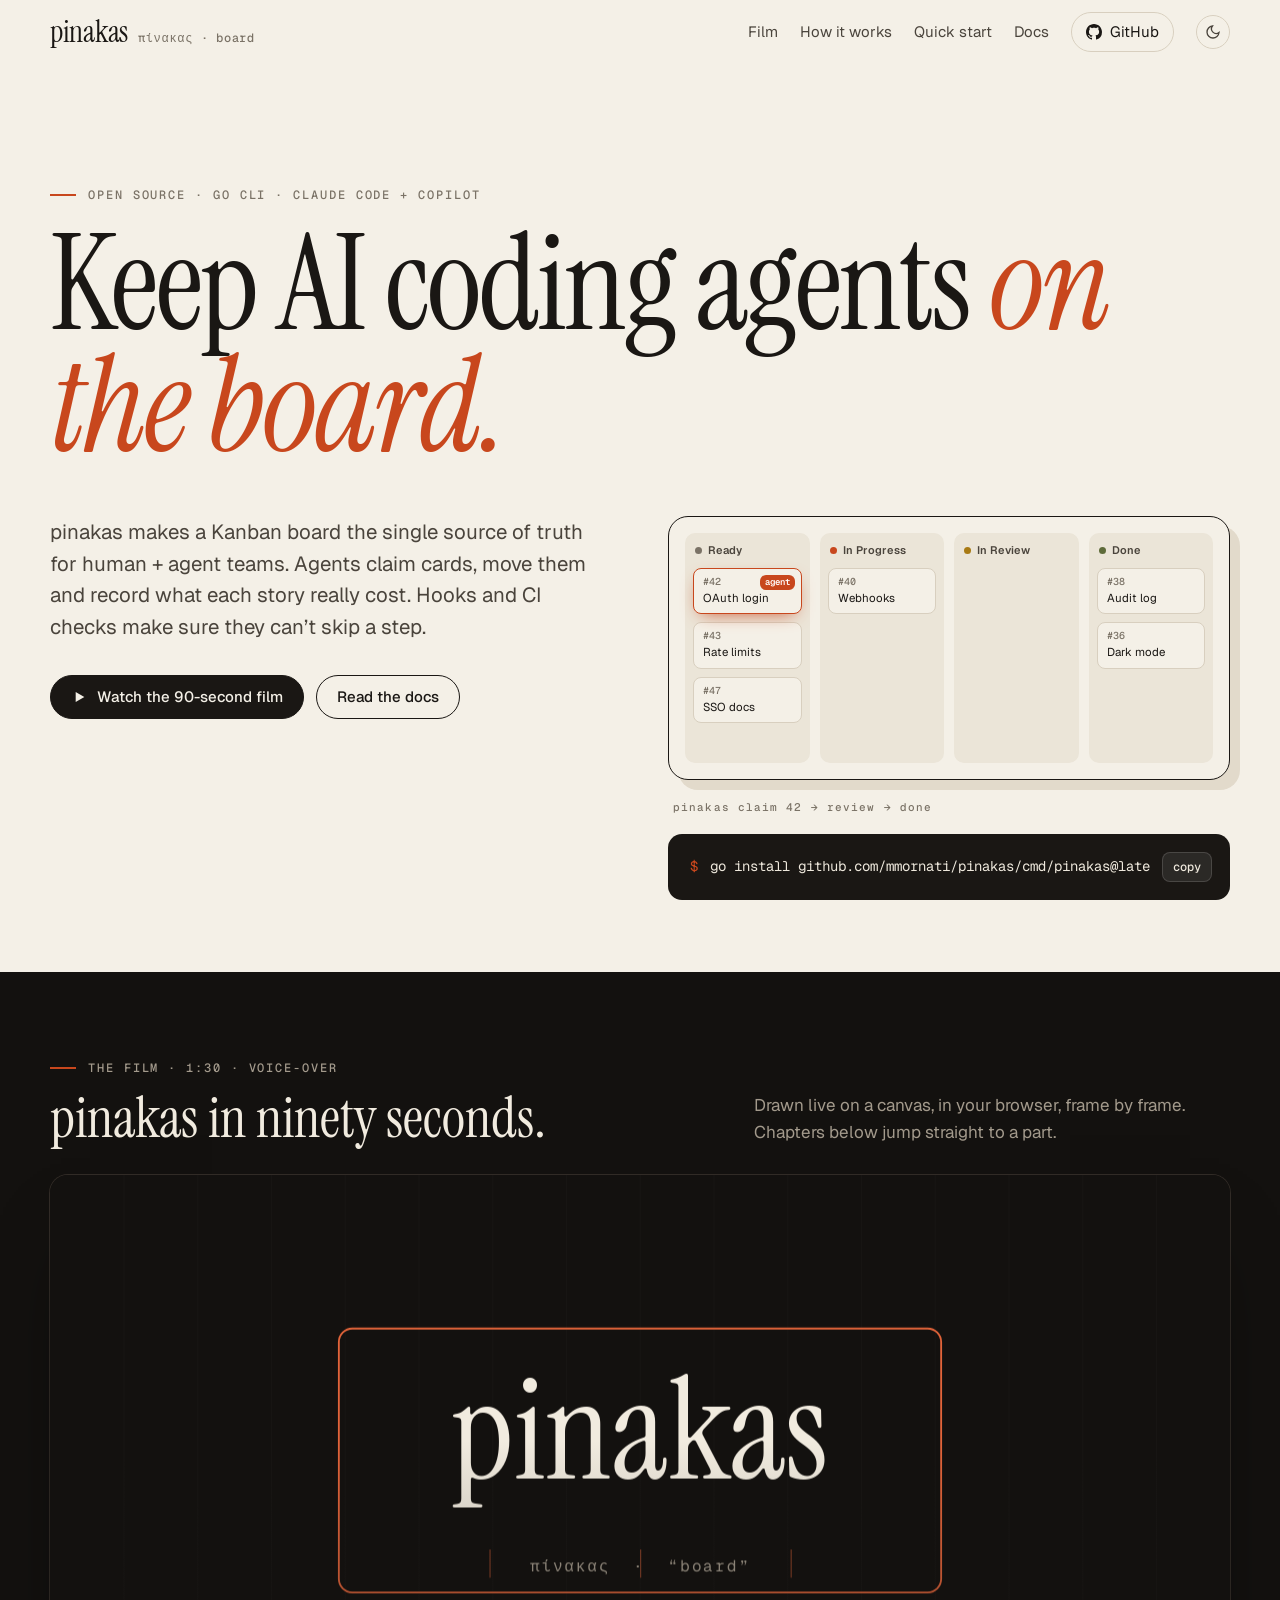
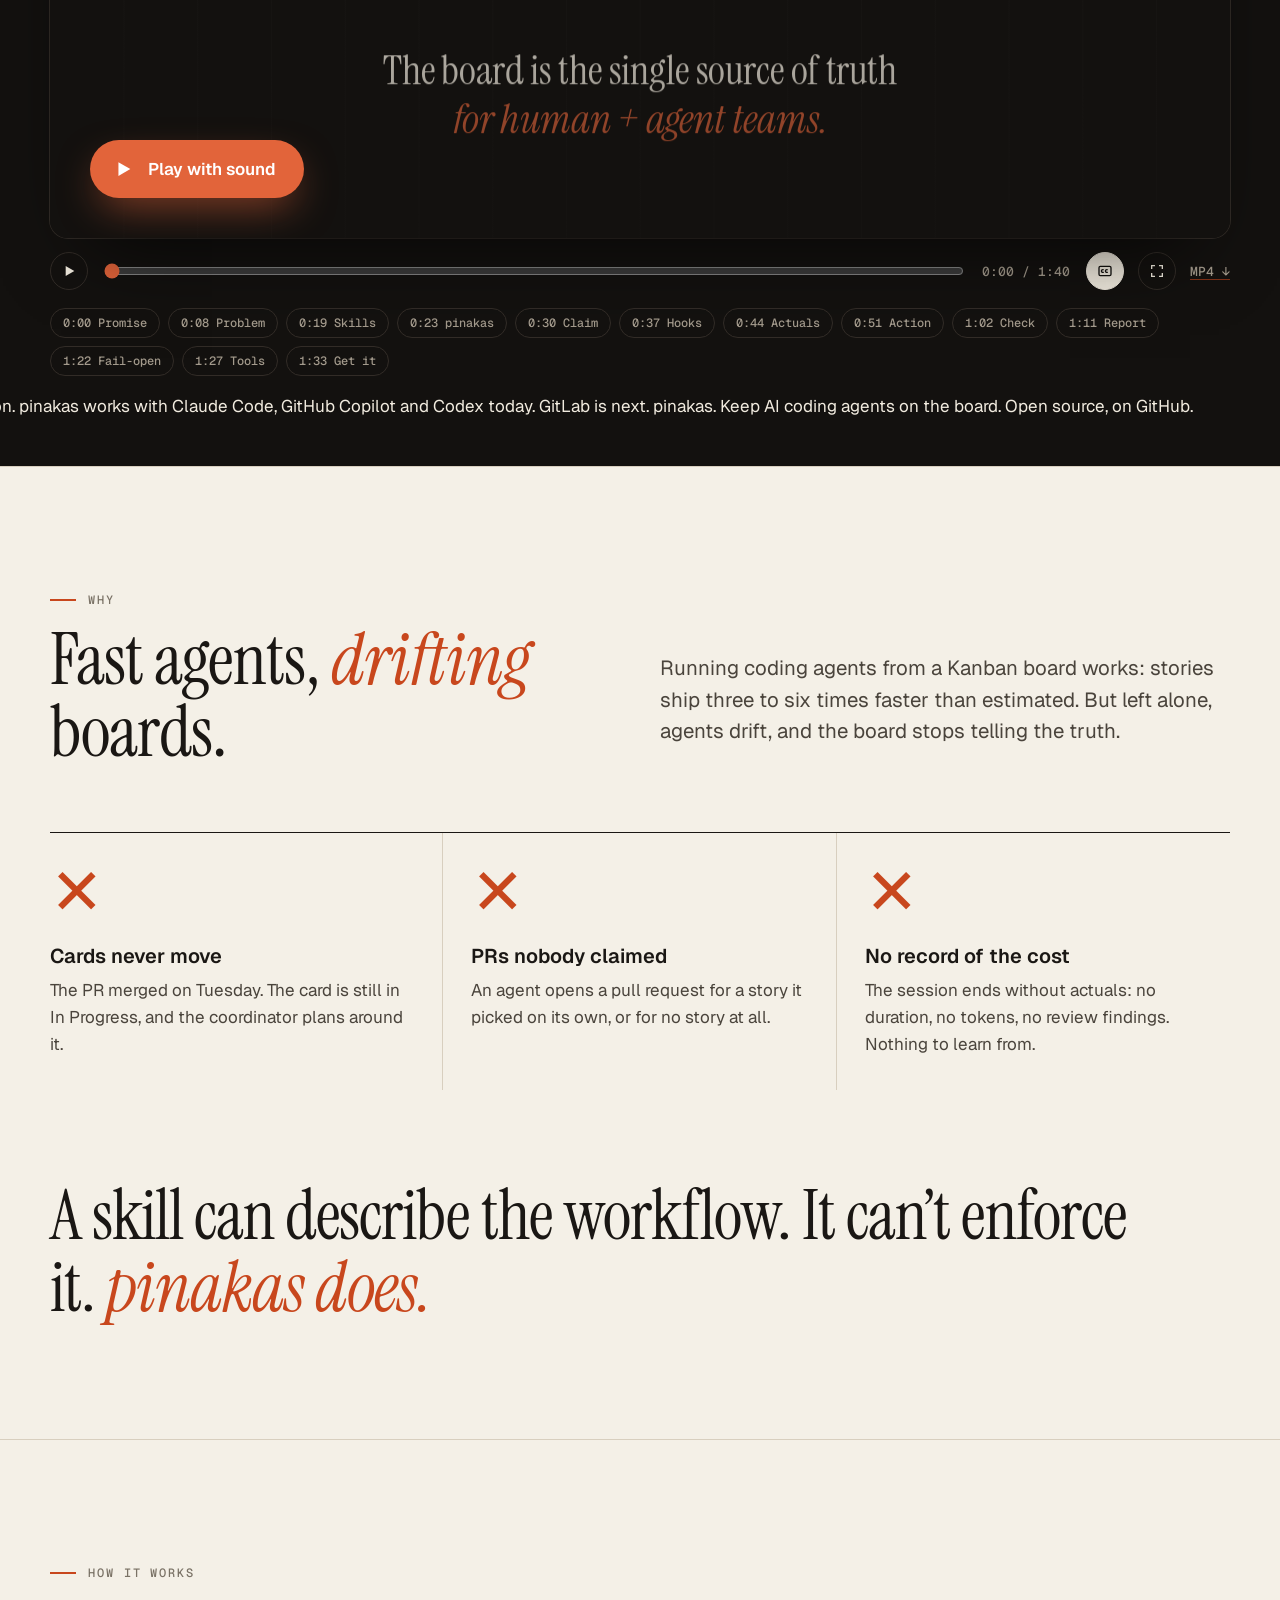
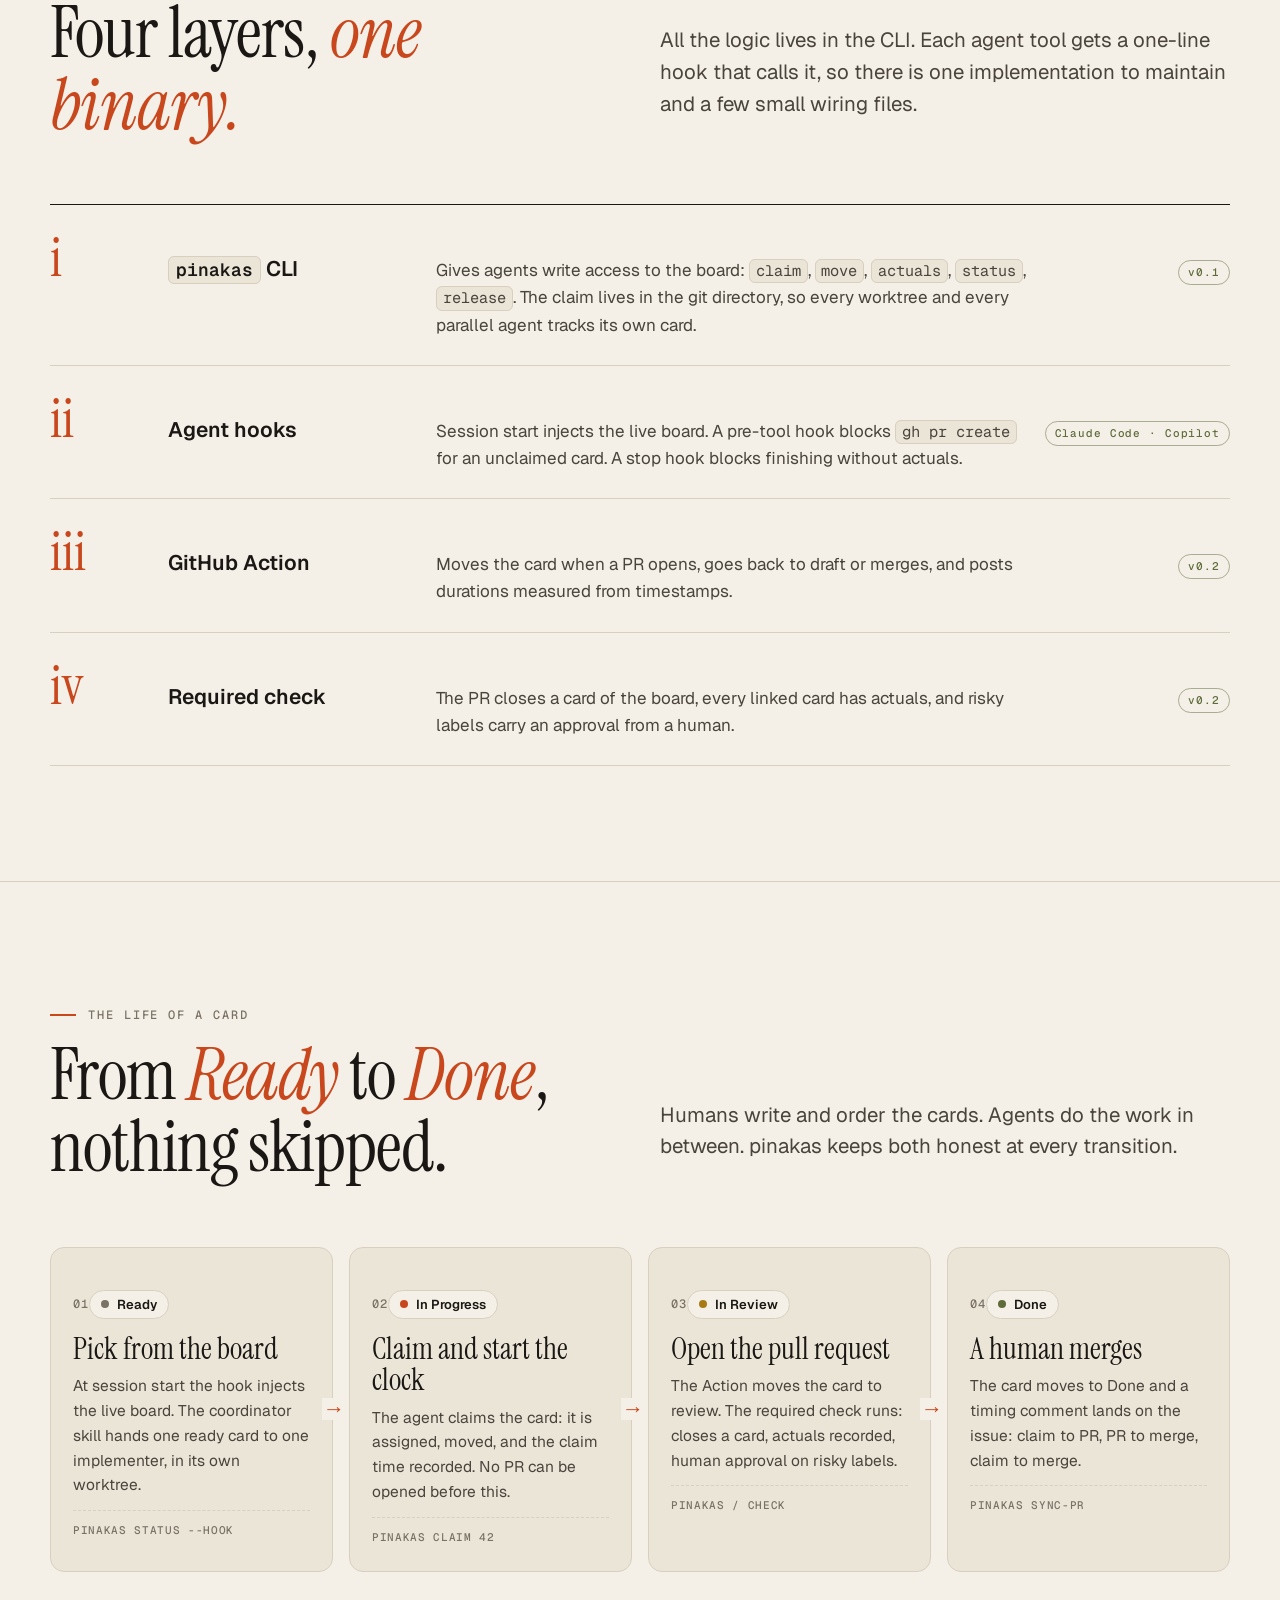
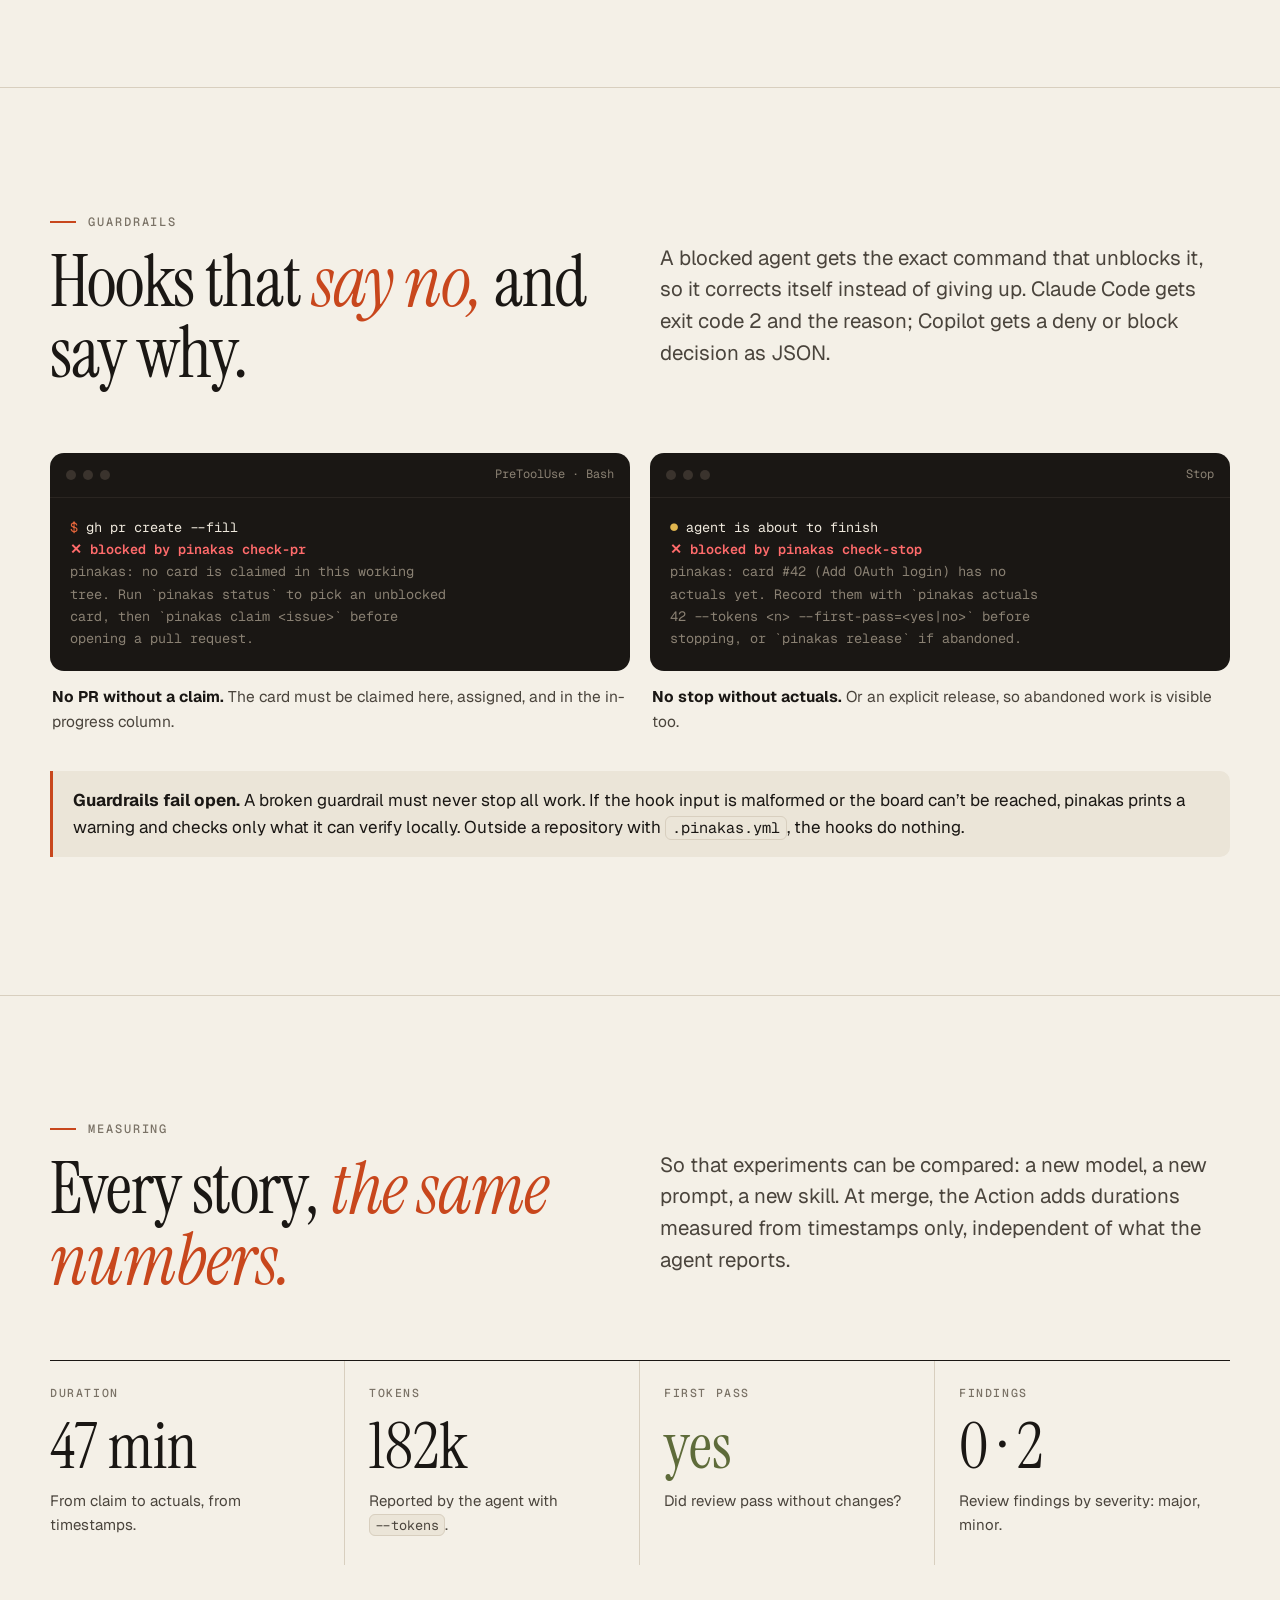
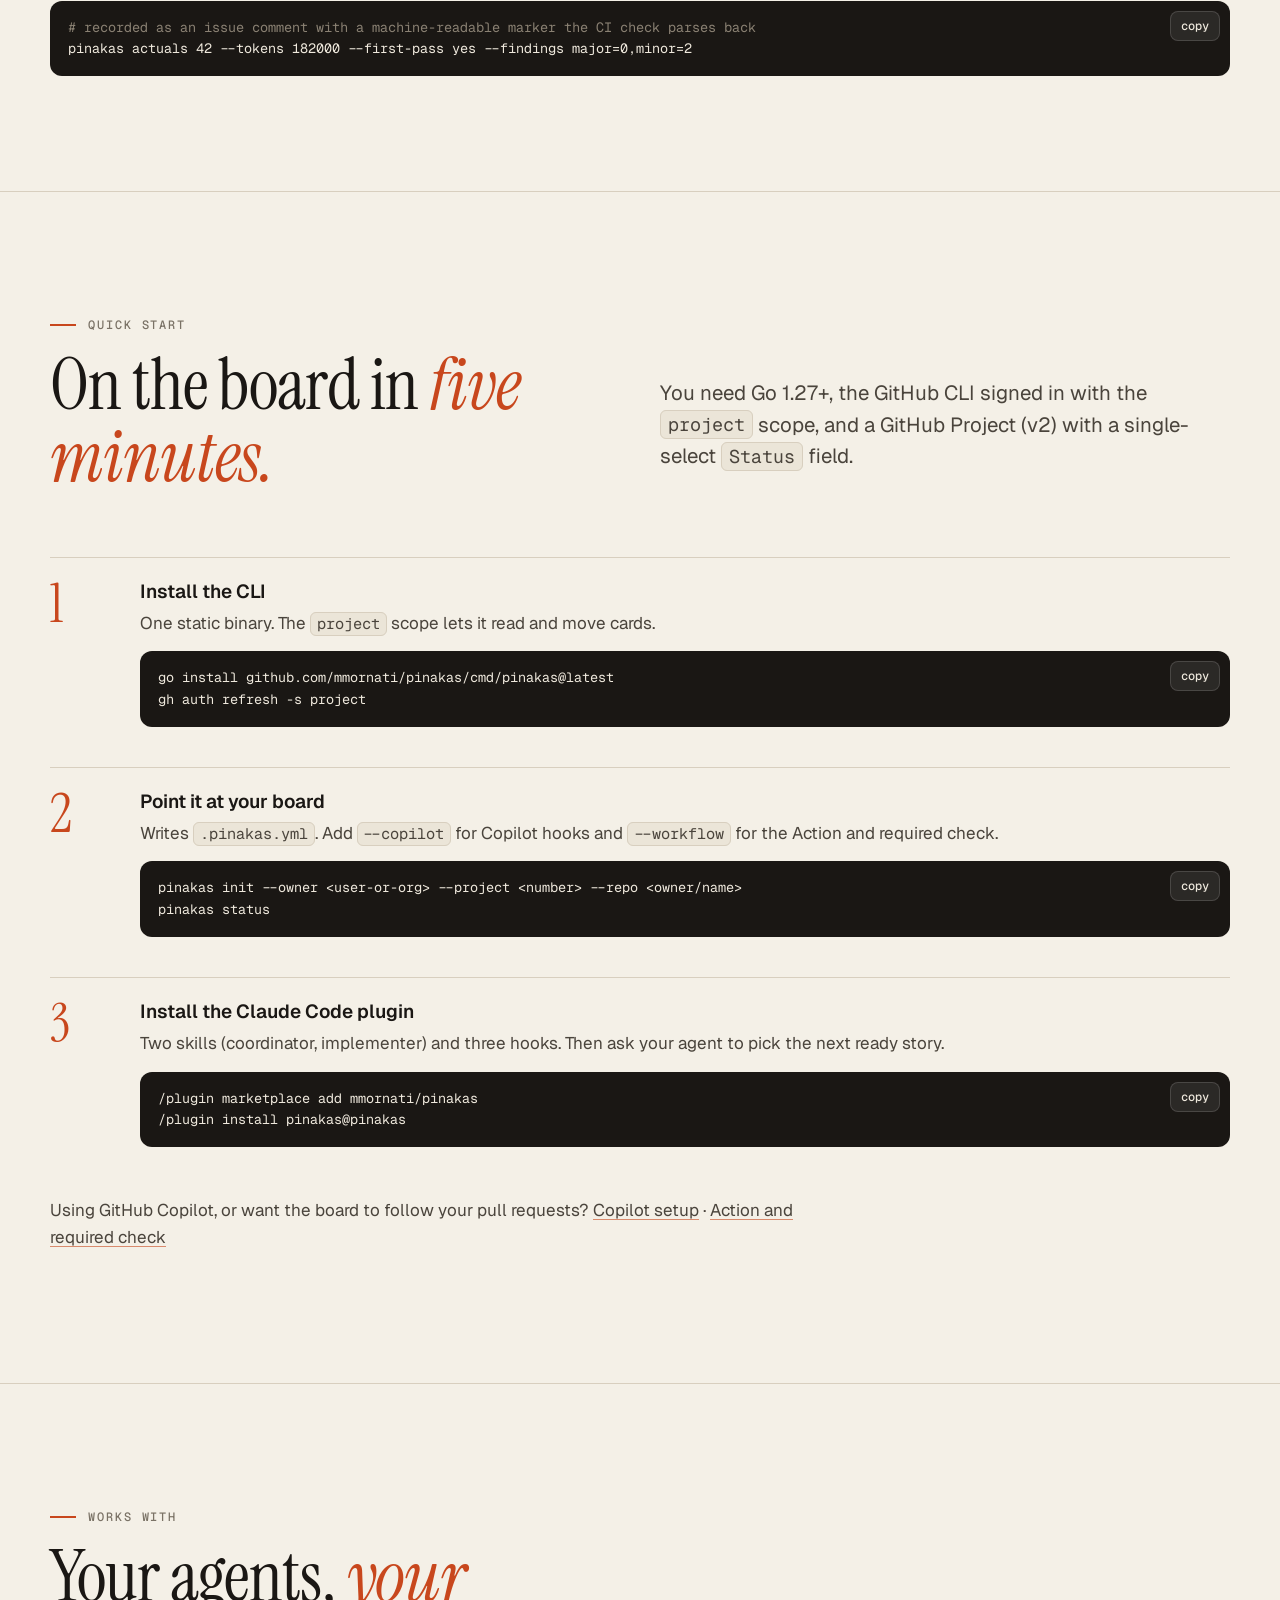
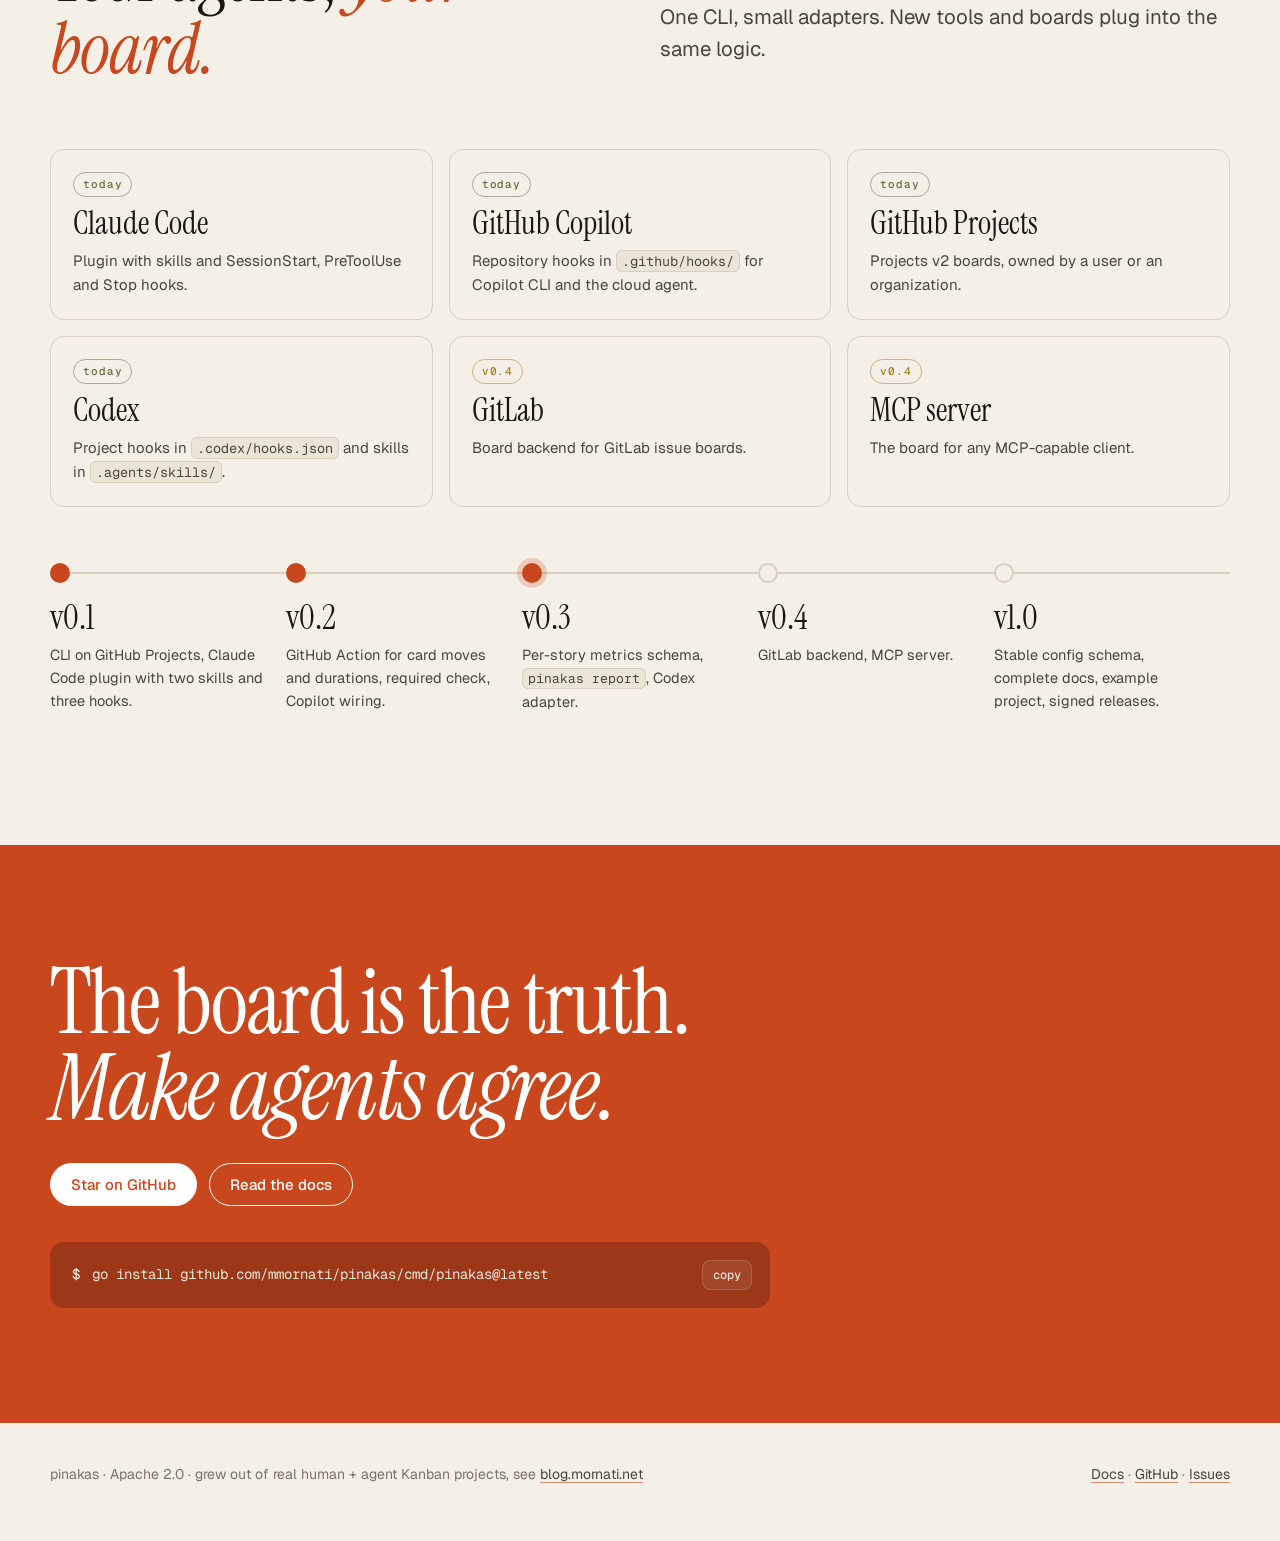
==== commit 78d017a7: "Merge pull request #8 from mmornati/feat/v0.3-report v0.3: pinakas report, defect links and Codex ad" ====
--- a/site/index.html
+++ b/site/index.html
@@ -9,7 +9,7 @@
 <link rel="canonical" href="https://mmornati.github.io/pinakas/">
 <meta property="og:type" content="website">
 <meta property="og:title" content="pinakas · Keep AI coding agents on the board">
-<meta property="og:description" content="Skills describe the workflow. pinakas enforces it and measures it: claims, blocking hooks, a GitHub Action, a required check and story metrics for Claude Code, Copilot and Codex.">
+<meta property="og:description" content="Skills describe the workflow. pinakas enforces it: claims, blocking hooks, a GitHub Action and a required check for human + agent Kanban.">
 <meta property="og:url" content="https://mmornati.github.io/pinakas/">
 <meta property="og:image" content="https://mmornati.github.io/pinakas/assets/og.png">
 <meta name="twitter:card" content="summary_large_image">
@@ -40,14 +40,14 @@
 <main id="main">
   <section class="hero">
     <div class="wrap">
-      <p class="kicker">Open source · Go CLI · Claude Code · Copilot · Codex</p>
+      <p class="kicker">Open source · Go CLI · Claude Code + Copilot</p>
       <h1 class="display">Keep AI coding agents <em>on the board.</em></h1>
     </div>
     <div class="wrap grid">
       <div>
         <p class="lede">pinakas makes a Kanban board the single source of truth for human + agent teams. Agents claim cards, move them and record what each story really cost. Hooks and CI checks make sure they can’t skip a step.</p>
         <div class="actions">
-          <a class="btn primary" href="#film"><svg viewBox="0 0 24 24" fill="currentColor" aria-hidden="true"><path d="M7 4.5v15l13-7.5z"/></svg>Watch the film (1:40)</a>
+          <a class="btn primary" href="#film"><svg viewBox="0 0 24 24" fill="currentColor" aria-hidden="true"><path d="M7 4.5v15l13-7.5z"/></svg>Watch the 90-second film</a>
           <a class="btn" href="docs/">Read the docs</a>
         </div>
       </div>
@@ -71,8 +71,8 @@
     <div class="wrap">
       <div class="film-head">
         <div>
-          <p class="kicker">The film · 1:40 · voice-over</p>
-          <h2 id="film-title" style="margin-top:16px">pinakas in a hundred seconds.</h2>
+          <p class="kicker">The film · 1:30 · voice-over</p>
+          <h2 id="film-title" style="margin-top:16px">pinakas in ninety seconds.</h2>
         </div>
         <p>Drawn live on a canvas, in your browser, frame by frame. Chapters below jump straight to a part.</p>
       </div>
@@ -84,7 +84,7 @@
       <div class="film-bar">
         <button id="film-play" type="button" aria-label="Play"><svg viewBox="0 0 24 24" fill="currentColor" aria-hidden="true"><path d="M7 4.5v15l13-7.5z"/></svg></button>
         <input id="film-seek" type="range" min="0" max="1000" value="0" aria-label="Seek">
-        <span class="t" id="film-time">0:00 / 1:40</span>
+        <span class="t" id="film-time">0:00 / 1:30</span>
         <button id="film-cc" type="button" aria-pressed="true" aria-label="Captions"><svg viewBox="0 0 24 24" fill="none" stroke="currentColor" stroke-width="2" aria-hidden="true"><rect x="3" y="5" width="18" height="14" rx="2"/><path d="M10 10.5a2 2 0 100 3M16 10.5a2 2 0 100 3"/></svg></button>
         <button id="film-fs" type="button" aria-label="Full screen"><svg viewBox="0 0 24 24" fill="none" stroke="currentColor" stroke-width="2" aria-hidden="true"><path d="M4 9V4h5M20 9V4h-5M4 15v5h5M20 15v5h-5"/></svg></button>
         <a class="dl" href="assets/pinakas-intro.mp4" download>MP4 ↓</a>
@@ -123,7 +123,7 @@
       </div>
       <div class="layers rv">
         <div class="layer"><span class="n">i</span><h3><code>pinakas</code> CLI</h3><p>Gives agents write access to the board: <code>claim</code>, <code>move</code>, <code>actuals</code>, <code>status</code>, <code>release</code>. The claim lives in the git directory, so every worktree and every parallel agent tracks its own card.</p><span class="tag ok">v0.1</span></div>
-        <div class="layer"><span class="n">ii</span><h3>Agent hooks</h3><p>Session start injects the live board. A pre-tool hook blocks <code>gh pr create</code> for an unclaimed card. A stop hook blocks finishing without actuals.</p><span class="tag ok">Claude Code · Copilot · Codex</span></div>
+        <div class="layer"><span class="n">ii</span><h3>Agent hooks</h3><p>Session start injects the live board. A pre-tool hook blocks <code>gh pr create</code> for an unclaimed card. A stop hook blocks finishing without actuals.</p><span class="tag ok">Claude Code · Copilot</span></div>
         <div class="layer"><span class="n">iii</span><h3>GitHub Action</h3><p>Moves the card when a PR opens, goes back to draft or merges, and posts durations measured from timestamps.</p><span class="tag ok">v0.2</span></div>
         <div class="layer"><span class="n">iv</span><h3>Required check</h3><p>The PR closes a card of the board, every linked card has actuals, and risky labels carry an approval from a human.</p><span class="tag ok">v0.2</span></div>
       </div>
@@ -155,7 +155,7 @@
           <p class="kicker">Guardrails</p>
           <h2 class="h2" id="guard-title">Hooks that <em>say no,</em> and say why.</h2>
         </div>
-        <p class="lede">A blocked agent gets the exact command that unblocks it, so it corrects itself instead of giving up. Claude Code gets exit code 2 and the reason; Copilot and Codex get a deny or block decision as JSON.</p>
+        <p class="lede">A blocked agent gets the exact command that unblocks it, so it corrects itself instead of giving up. Claude Code gets exit code 2 and the reason; Copilot gets a deny or block decision as JSON.</p>
       </div>
       <div class="terms rv">
         <div>
@@ -192,7 +192,7 @@
           <p class="kicker">Measuring</p>
           <h2 class="h2" id="measure-title">Every story, <em>the same numbers.</em></h2>
         </div>
-        <p class="lede">So that experiments can be compared: a new model, a new prompt, a new skill. At merge, the Action adds durations measured from timestamps only, and <code>pinakas report</code> turns it all into answers.</p>
+        <p class="lede">So that experiments can be compared: a new model, a new prompt, a new skill. At merge, the Action adds durations measured from timestamps only, independent of what the agent reports.</p>
       </div>
       <div class="metrics rv">
         <div class="metric"><div class="k">Duration</div><div class="v">47 min</div><p>From claim to actuals, from timestamps.</p></div>
@@ -202,31 +202,6 @@
       </div>
       <div class="code rv" style="margin-top:36px"><pre><span class="c"># recorded as an issue comment with a machine-readable marker the CI check parses back</span>
 pinakas actuals 42 --tokens 182000 --first-pass yes --findings major=0,minor=2</pre><button class="copy" type="button" data-copy>copy</button></div>
-      <div class="terms rv" style="margin-top:56px">
-        <div>
-          <div class="term"><div class="bar"><i></i><i></i><i></i><span>pinakas report</span></div>
-<pre><span class="p">$</span> pinakas report --since 30d
-<span class="d">Story        Agent time  Tokens  First pass  Lead time  Defects 30d</span>
-acme/app#41  45 min      182000  <span class="g">yes</span>         2 h 10     <span class="r">1</span>
-acme/app#44  20 min      64000   <span class="y">no</span>          1 h 05     0 (open)
-acme/app#47  31 min      97000   <span class="g">yes</span>         1 h 40     0
-
-<span class="b">Median agent time: 31 min</span>
-<span class="b">First pass: 67%</span>   <span class="b">Stories with a defect: 33%</span></pre></div>
-          <p class="term-cap"><b>From actuals to answers.</b> Per story and in aggregate, as a table, JSON, CSV or Markdown. The done column by default; <code>--all</code> or <code>--status</code> to widen it.</p>
-        </div>
-        <div>
-          <h3 class="h2" style="font-size:clamp(30px,3.4vw,44px)">Fast but <em>fragile?</em> It shows.</h3>
-          <p class="lede" style="margin:18px 0 22px">When a bug traces back to a delivered story, link them. The report counts defects found within 30 days of delivery, and the defect rate only uses stories whose window has ended.</p>
-          <div class="code"><pre>pinakas defect 41 57   <span class="c"># bug #57 came from story #41</span></pre><button class="copy" type="button" data-copy>copy</button></div>
-          <p class="term-cap" style="margin-top:22px">The Action posts it weekly to the job summary:</p>
-          <div class="code" style="margin-top:10px"><pre>- uses: mmornati/pinakas@v0.3.0
-  with:
-    command: report
-    args: --since 7d
-    token: ${{ secrets.PINAKAS_TOKEN }}</pre><button class="copy" type="button" data-copy>copy</button></div>
-        </div>
-      </div>
     </div>
   </section>
 
@@ -243,14 +218,14 @@
         <li><div><h3>Install the CLI</h3><p>One static binary. The <code>project</code> scope lets it read and move cards.</p>
           <div class="code"><pre>go install github.com/mmornati/pinakas/cmd/pinakas@latest
 gh auth refresh -s project</pre><button class="copy" type="button" data-copy>copy</button></div></div></li>
-        <li><div><h3>Point it at your board</h3><p>Writes <code>.pinakas.yml</code>. Add <code>--copilot</code> or <code>--codex</code> for those agents, and <code>--workflow</code> for the Action and required check.</p>
+        <li><div><h3>Point it at your board</h3><p>Writes <code>.pinakas.yml</code>. Add <code>--copilot</code> for Copilot hooks and <code>--workflow</code> for the Action and required check.</p>
           <div class="code"><pre>pinakas init --owner &lt;user-or-org&gt; --project &lt;number&gt; --repo &lt;owner/name&gt;
 pinakas status</pre><button class="copy" type="button" data-copy>copy</button></div></div></li>
         <li><div><h3>Install the Claude Code plugin</h3><p>Two skills (coordinator, implementer) and three hooks. Then ask your agent to pick the next ready story.</p>
           <div class="code"><pre>/plugin marketplace add mmornati/pinakas
 /plugin install pinakas@pinakas</pre><button class="copy" type="button" data-copy>copy</button></div></div></li>
       </ol>
-      <p class="note-line rv">Using GitHub Copilot or Codex, or want the board to follow your pull requests? <a href="docs/#copilot">Copilot setup</a> · <a href="docs/#codex">Codex setup</a> · <a href="docs/#workflow">Action and required check</a></p>
+      <p class="note-line rv">Using GitHub Copilot, or want the board to follow your pull requests? <a href="docs/#copilot">Copilot setup</a> · <a href="docs/#workflow">Action and required check</a></p>
     </div>
   </section>
 
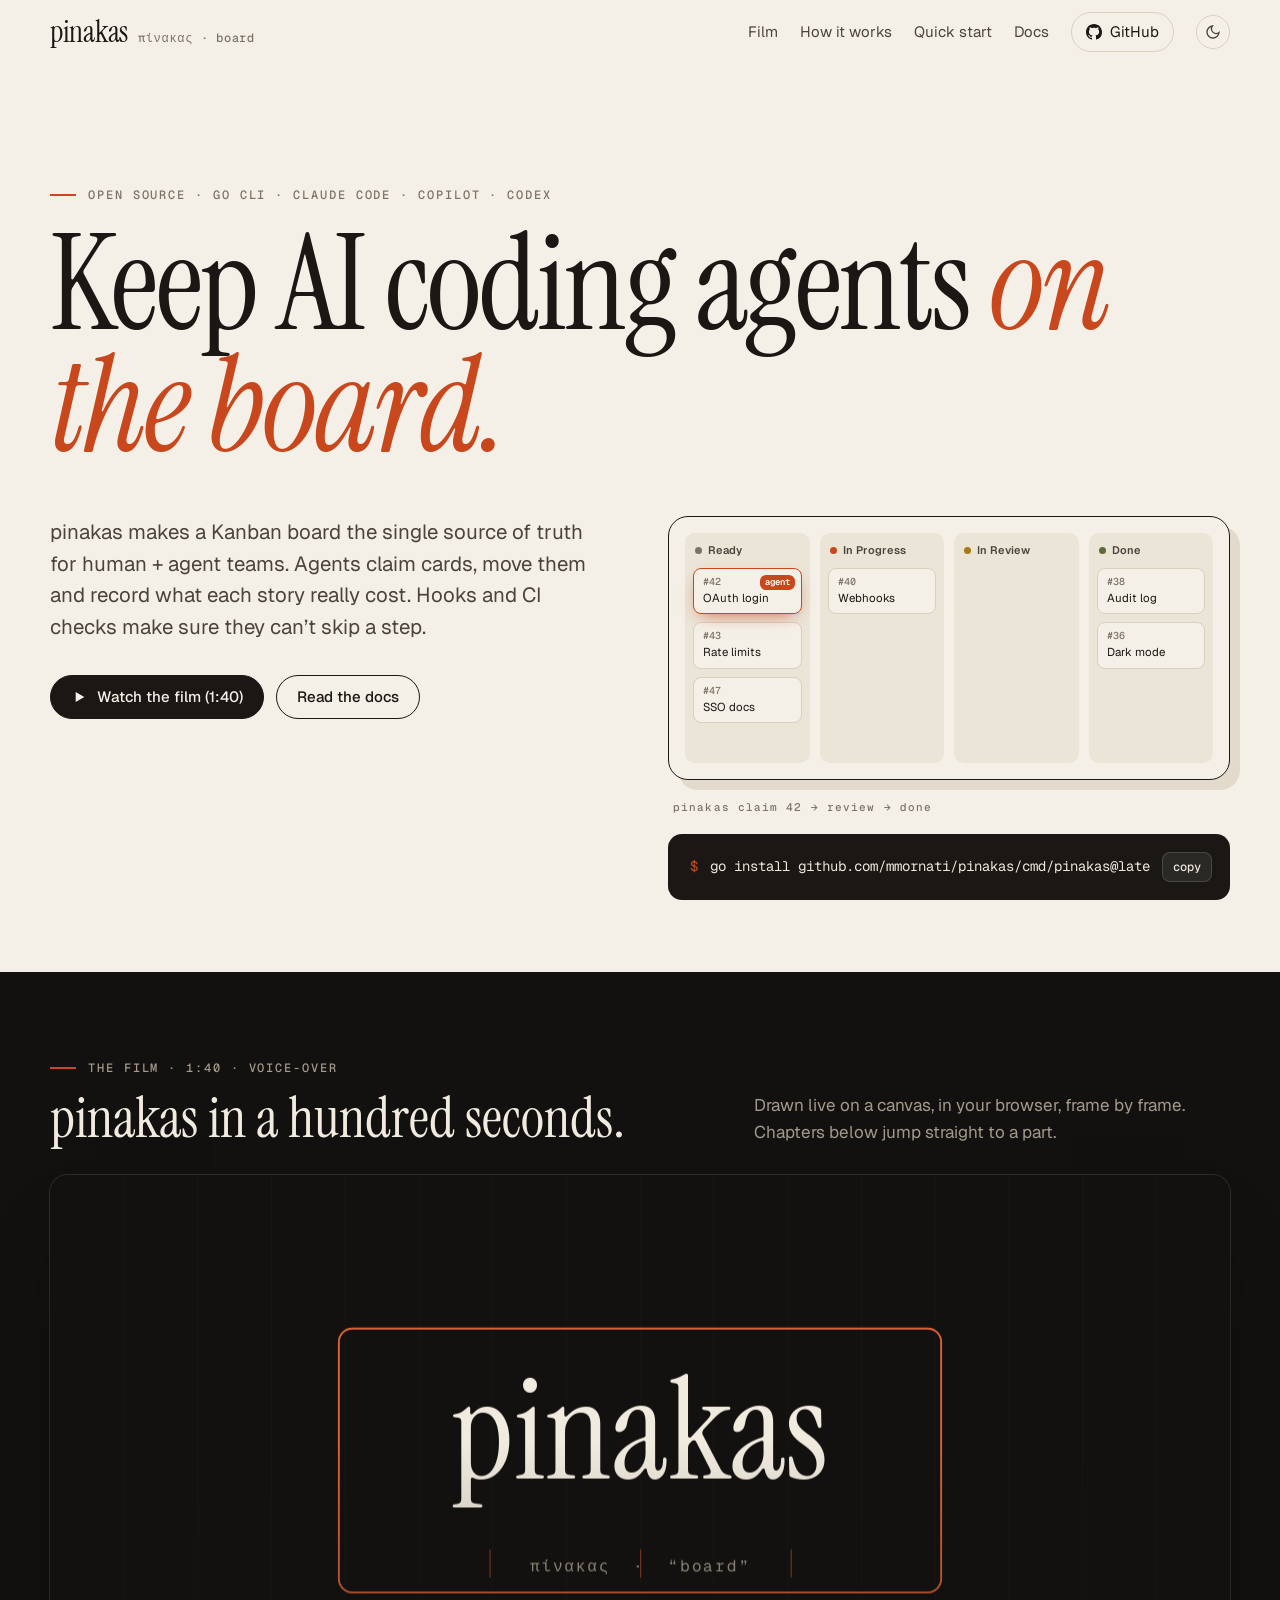
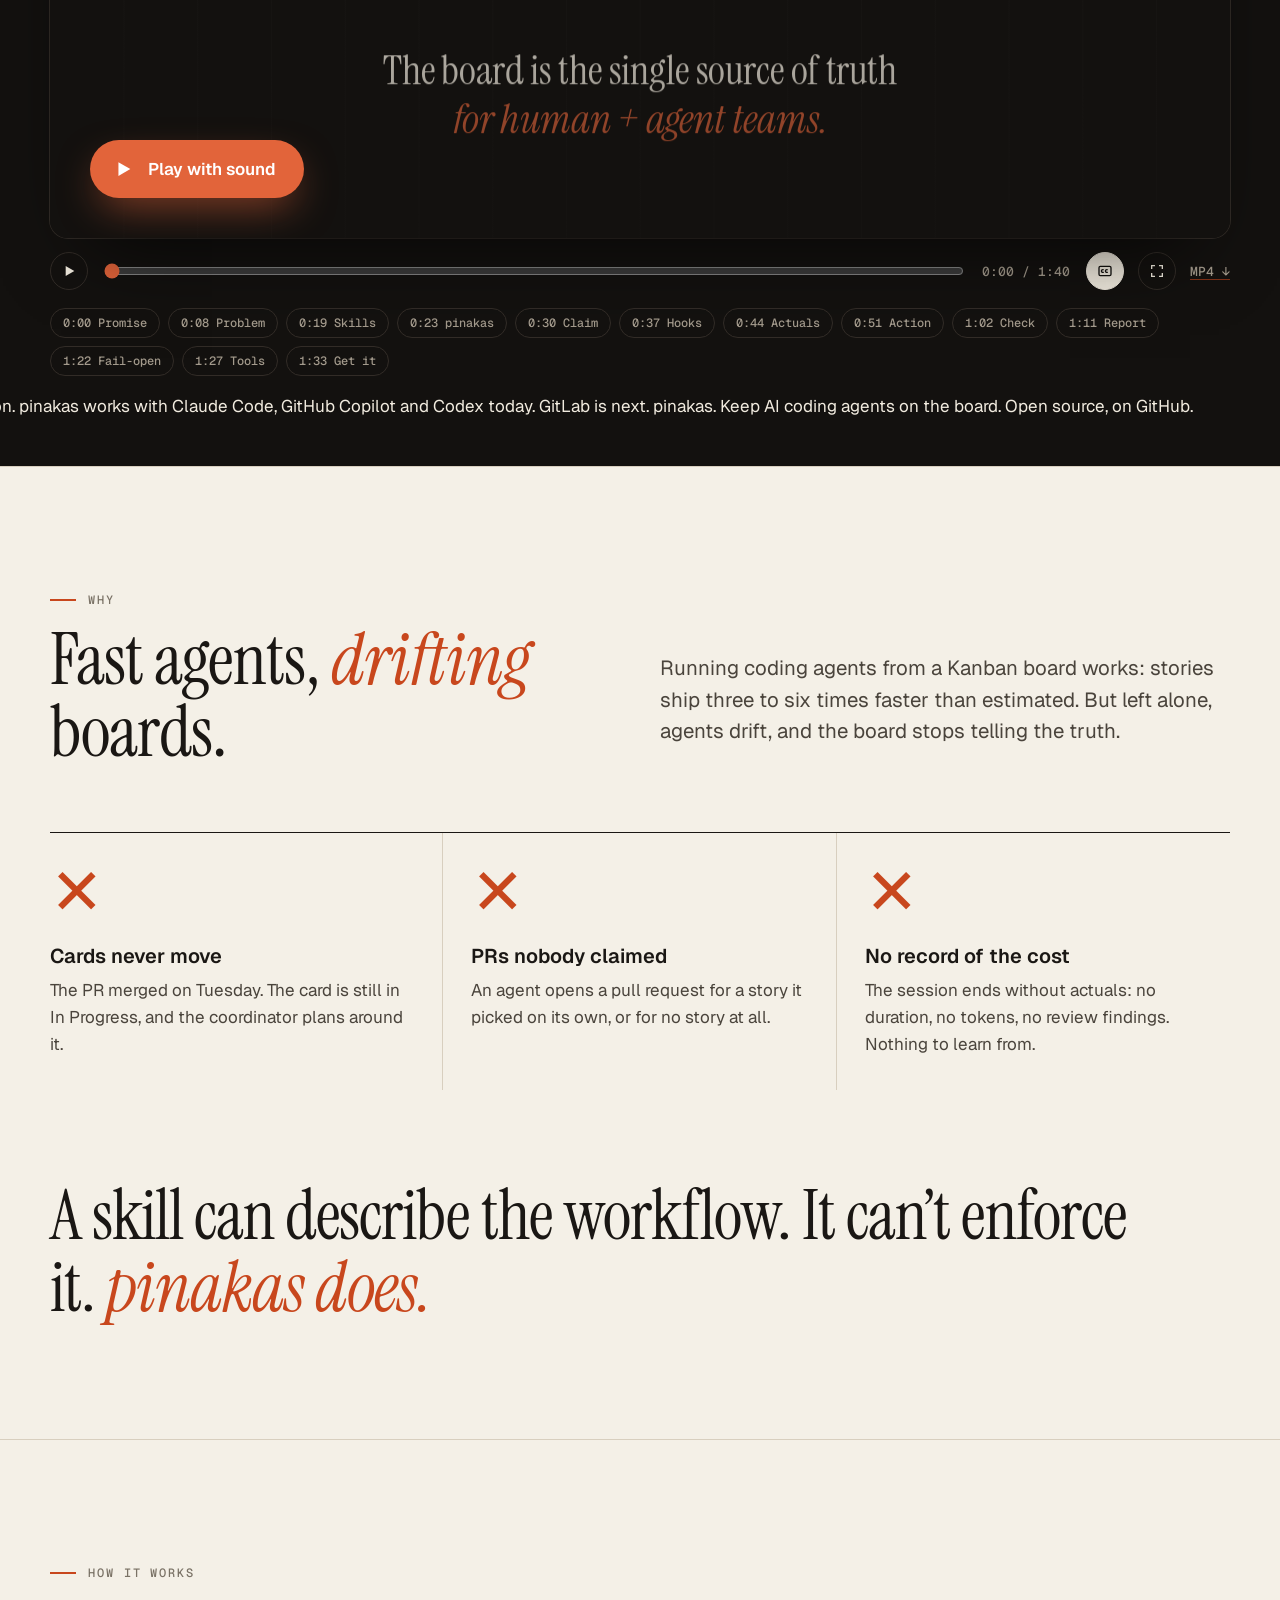
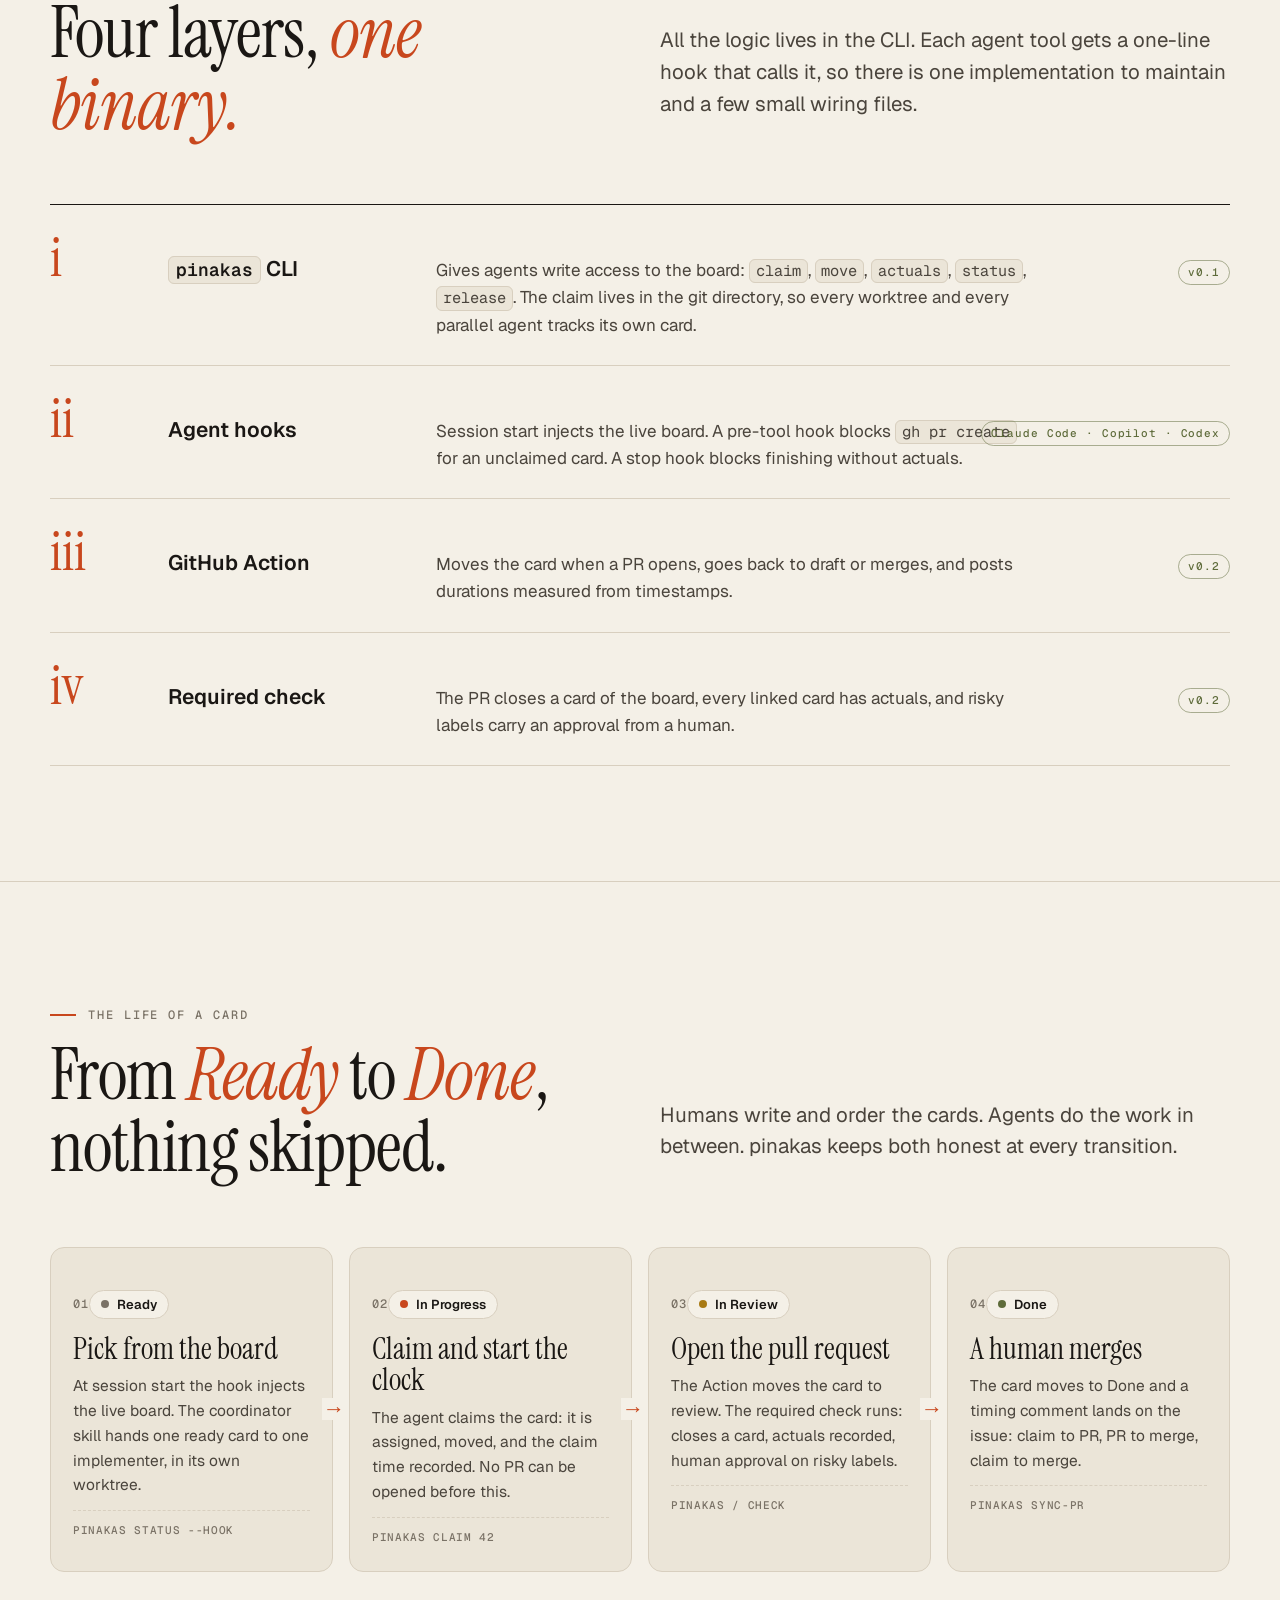
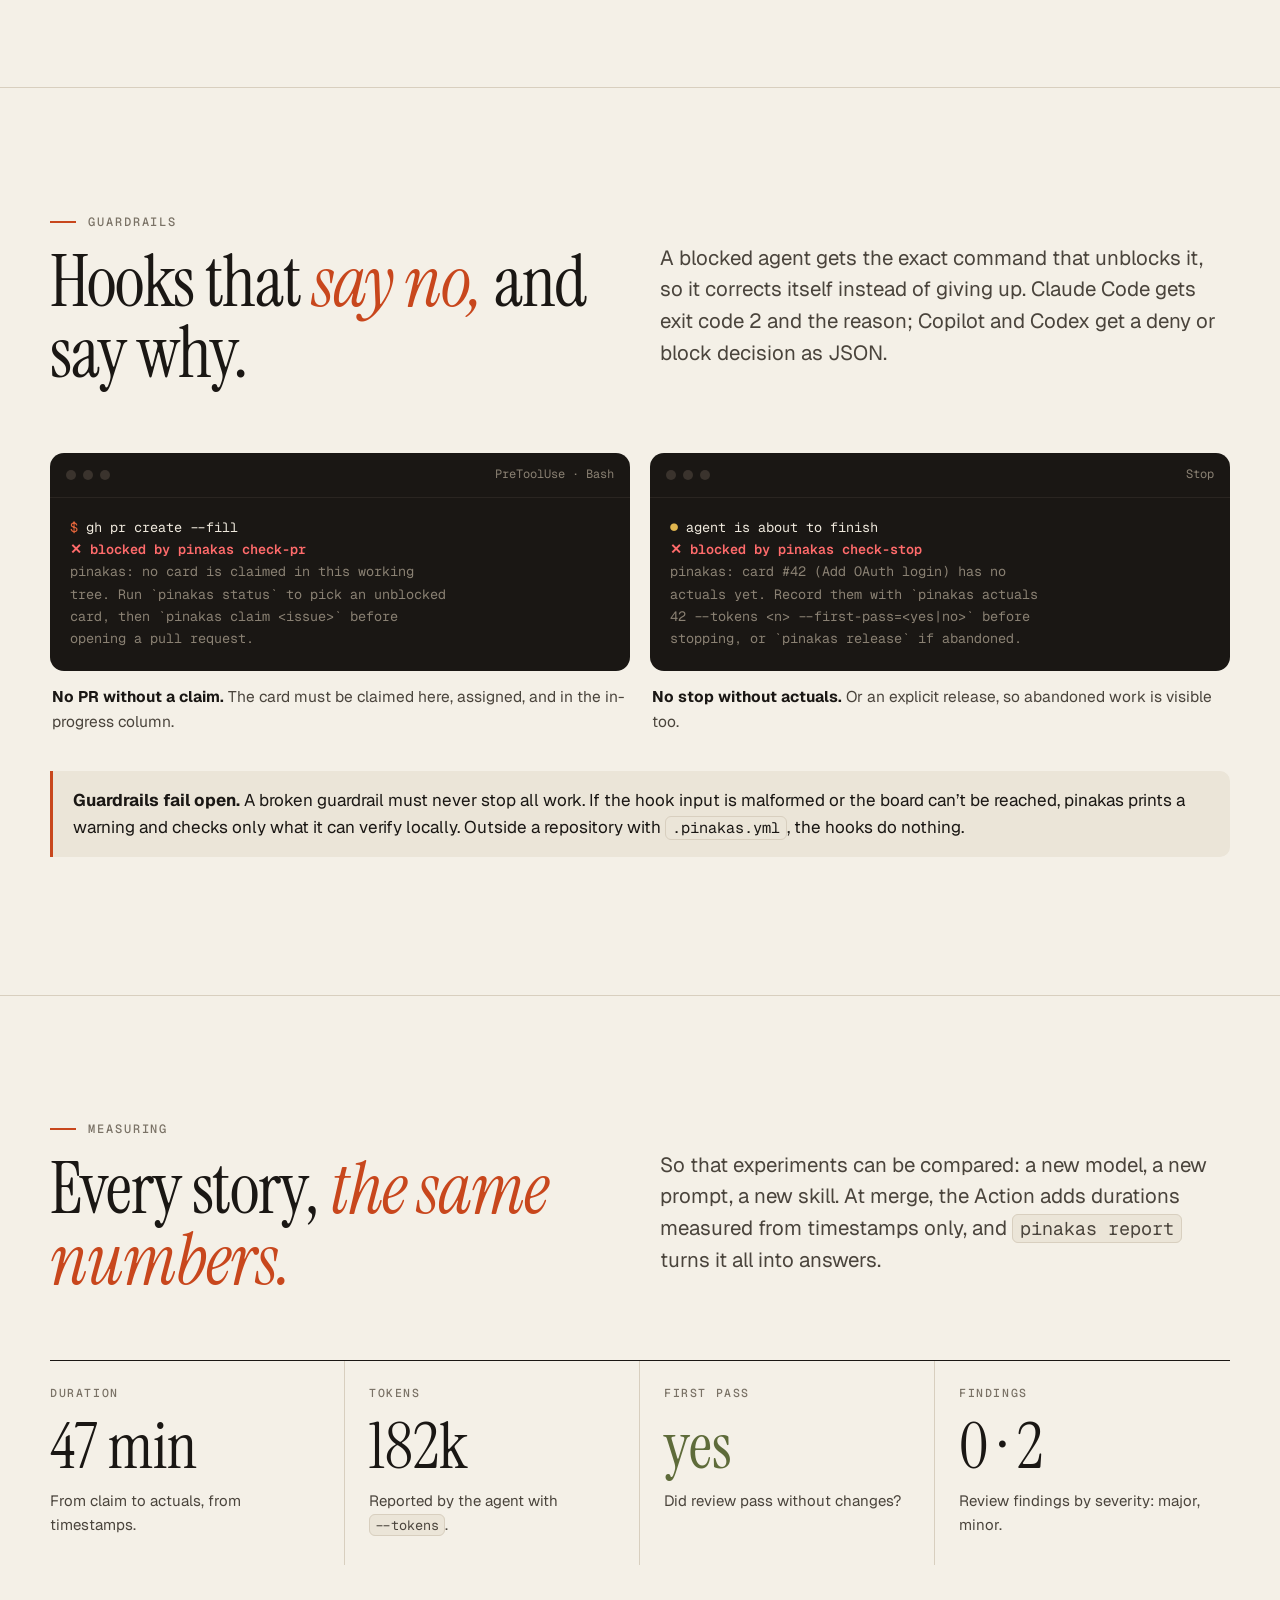
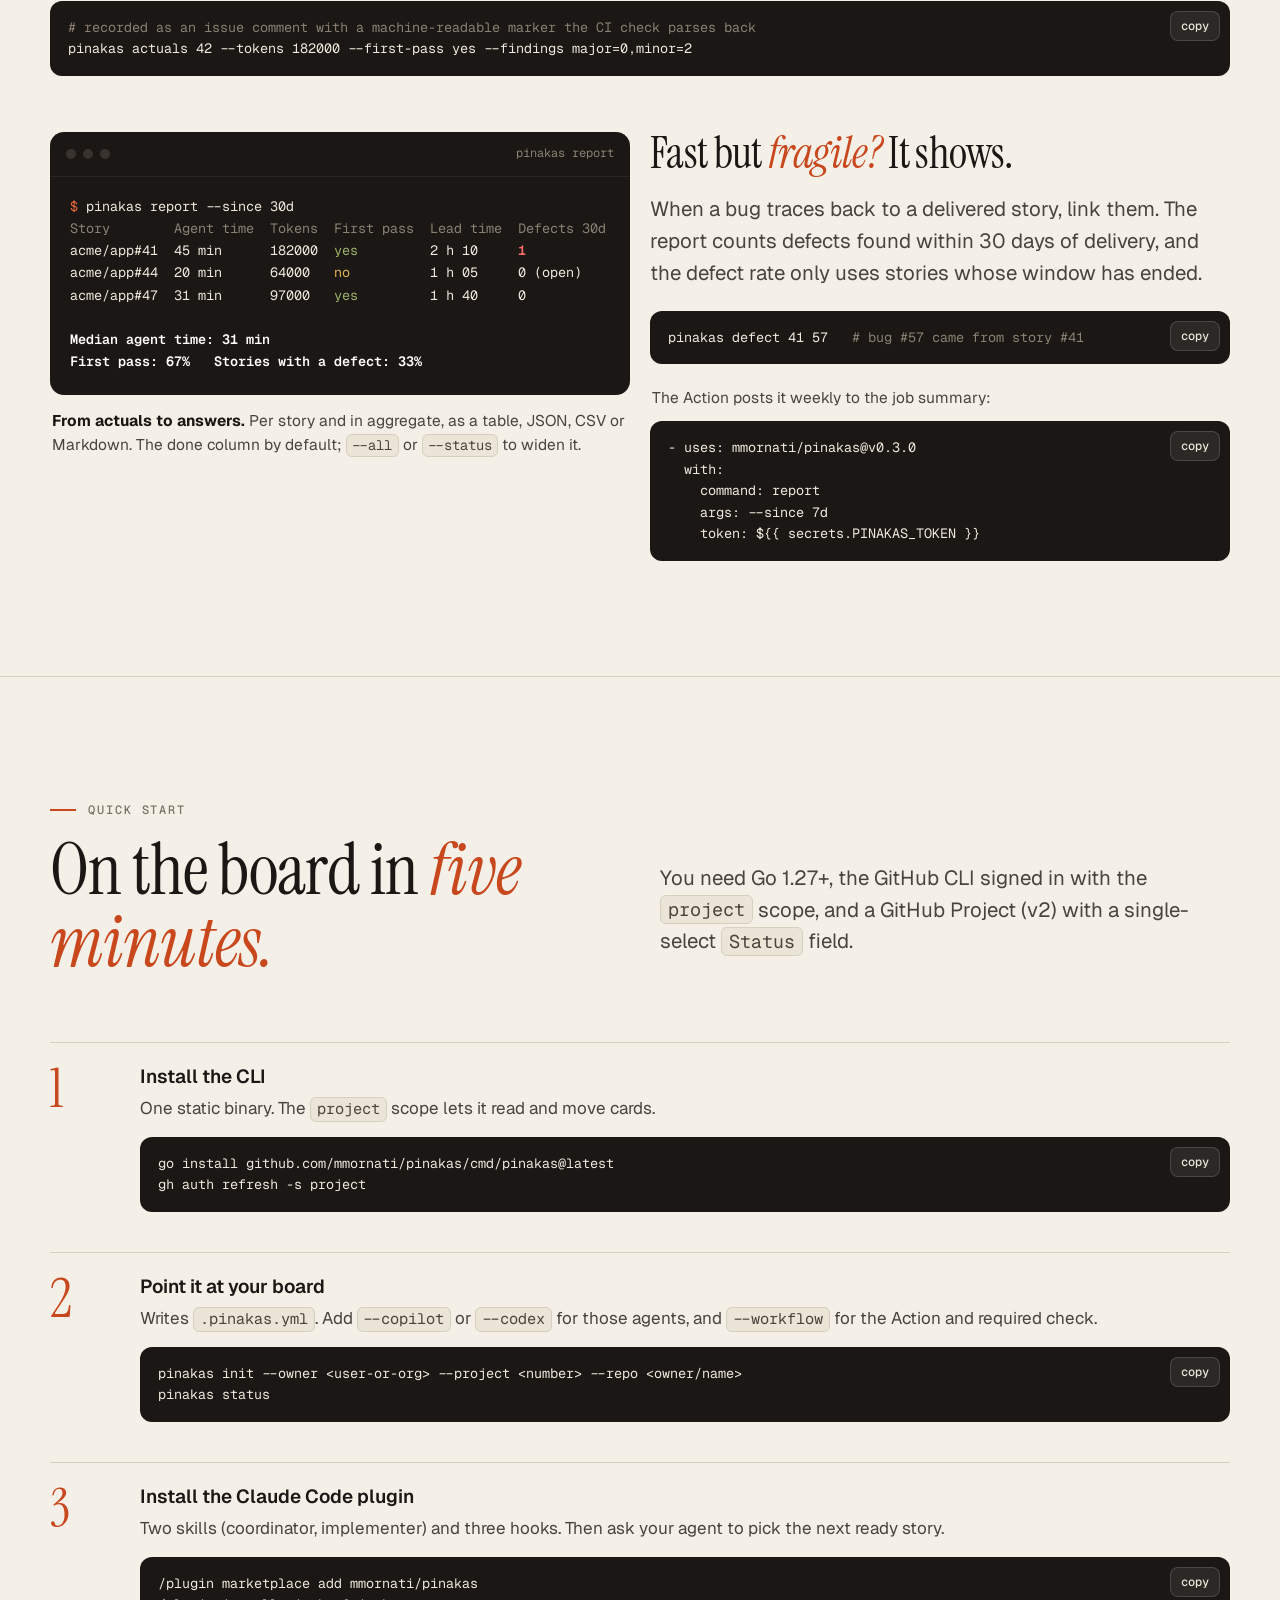
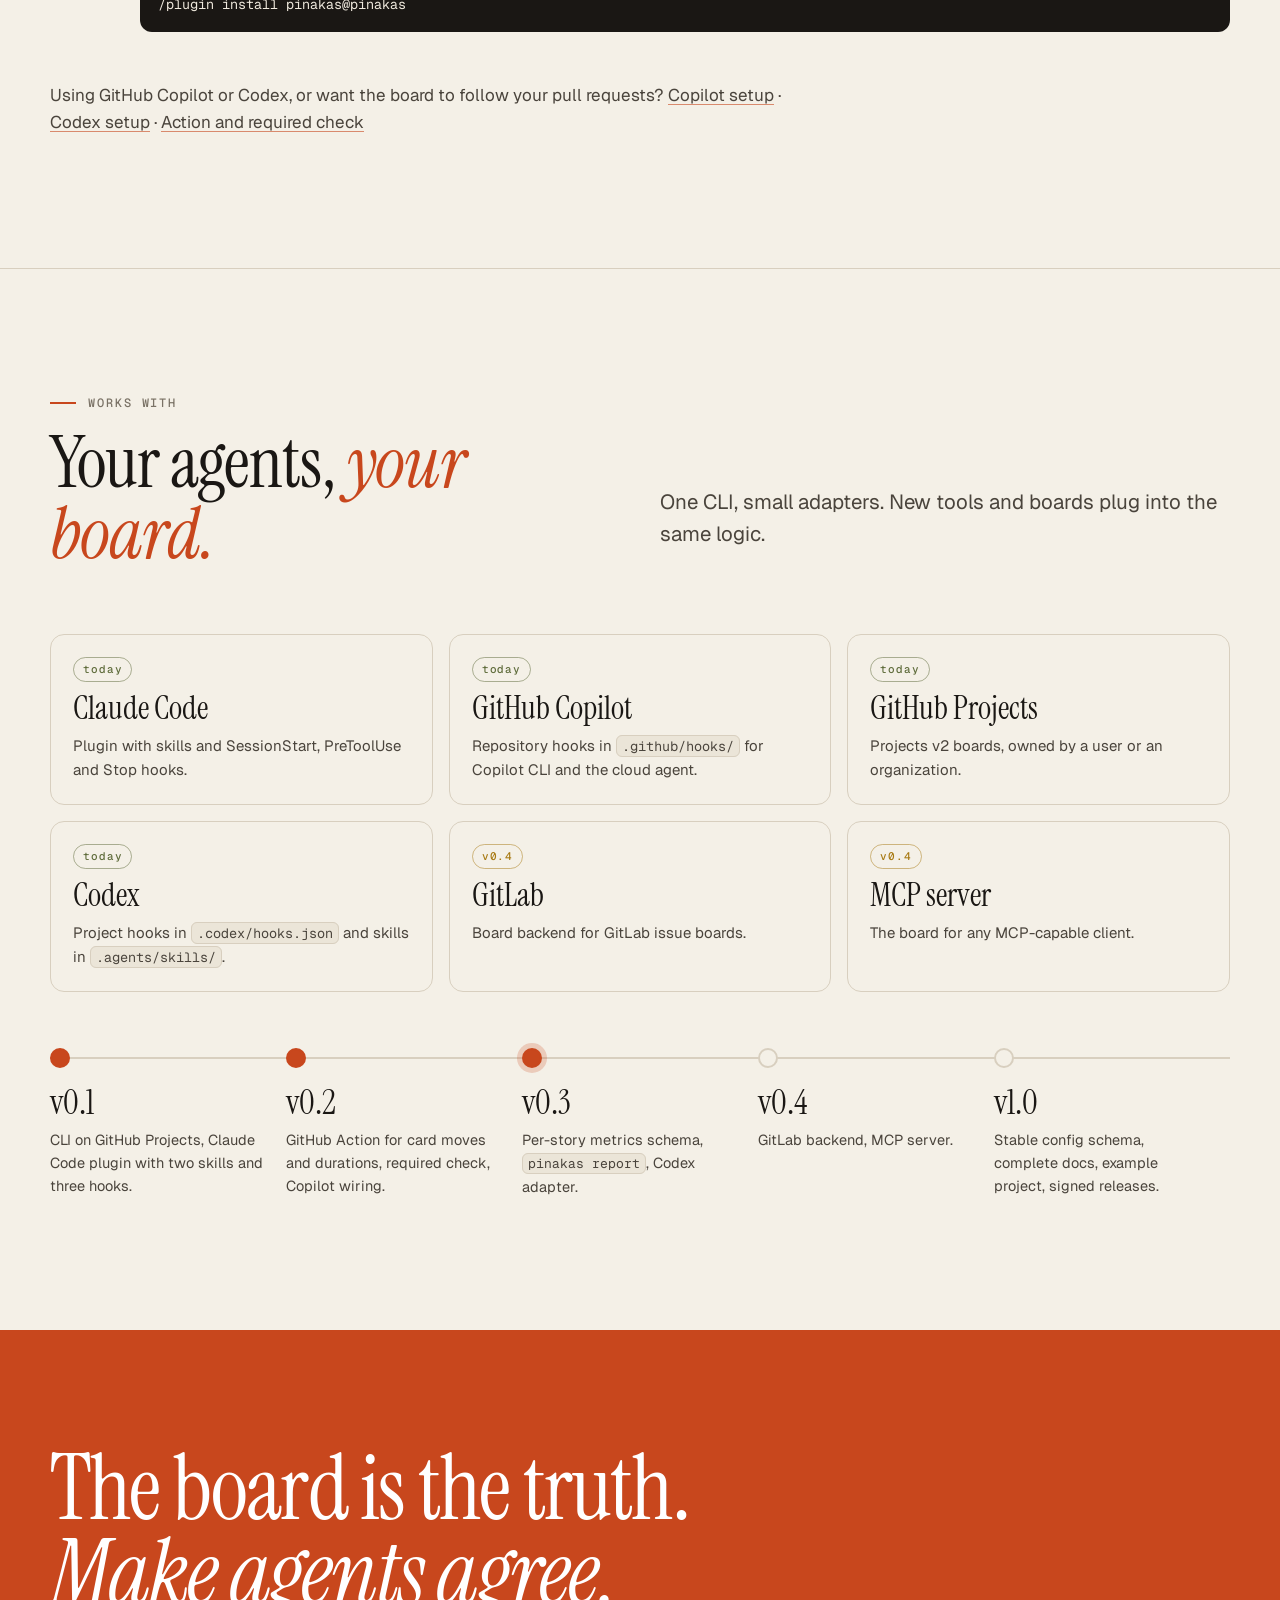
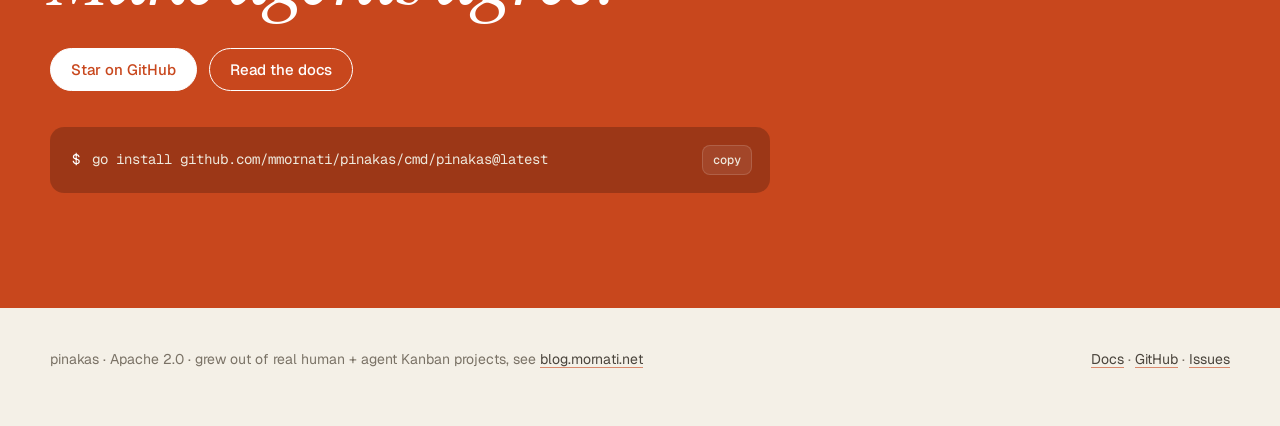
==== commit e6b55b24: "Merge pull request #11 from mmornati/claude/project-thread-exqkoz Update the website, film and READM" ====
--- a/site/index.html
+++ b/site/index.html
@@ -9,7 +9,7 @@
 <link rel="canonical" href="https://mmornati.github.io/pinakas/">
 <meta property="og:type" content="website">
 <meta property="og:title" content="pinakas · Keep AI coding agents on the board">
-<meta property="og:description" content="Skills describe the workflow. pinakas enforces it: claims, blocking hooks, a GitHub Action and a required check for human + agent Kanban.">
+<meta property="og:description" content="Skills describe the workflow. pinakas enforces it and measures it: claims, blocking hooks, a GitHub Action, a required check and story metrics for Claude Code, Copilot and Codex.">
 <meta property="og:url" content="https://mmornati.github.io/pinakas/">
 <meta property="og:image" content="https://mmornati.github.io/pinakas/assets/og.png">
 <meta name="twitter:card" content="summary_large_image">
@@ -40,14 +40,14 @@
 <main id="main">
   <section class="hero">
     <div class="wrap">
-      <p class="kicker">Open source · Go CLI · Claude Code + Copilot</p>
+      <p class="kicker">Open source · Go CLI · Claude Code · Copilot · Codex</p>
       <h1 class="display">Keep AI coding agents <em>on the board.</em></h1>
     </div>
     <div class="wrap grid">
       <div>
         <p class="lede">pinakas makes a Kanban board the single source of truth for human + agent teams. Agents claim cards, move them and record what each story really cost. Hooks and CI checks make sure they can’t skip a step.</p>
         <div class="actions">
-          <a class="btn primary" href="#film"><svg viewBox="0 0 24 24" fill="currentColor" aria-hidden="true"><path d="M7 4.5v15l13-7.5z"/></svg>Watch the 90-second film</a>
+          <a class="btn primary" href="#film"><svg viewBox="0 0 24 24" fill="currentColor" aria-hidden="true"><path d="M7 4.5v15l13-7.5z"/></svg>Watch the film (1:40)</a>
           <a class="btn" href="docs/">Read the docs</a>
         </div>
       </div>
@@ -71,8 +71,8 @@
     <div class="wrap">
       <div class="film-head">
         <div>
-          <p class="kicker">The film · 1:30 · voice-over</p>
-          <h2 id="film-title" style="margin-top:16px">pinakas in ninety seconds.</h2>
+          <p class="kicker">The film · 1:40 · voice-over</p>
+          <h2 id="film-title" style="margin-top:16px">pinakas in a hundred seconds.</h2>
         </div>
         <p>Drawn live on a canvas, in your browser, frame by frame. Chapters below jump straight to a part.</p>
       </div>
@@ -84,7 +84,7 @@
       <div class="film-bar">
         <button id="film-play" type="button" aria-label="Play"><svg viewBox="0 0 24 24" fill="currentColor" aria-hidden="true"><path d="M7 4.5v15l13-7.5z"/></svg></button>
         <input id="film-seek" type="range" min="0" max="1000" value="0" aria-label="Seek">
-        <span class="t" id="film-time">0:00 / 1:30</span>
+        <span class="t" id="film-time">0:00 / 1:40</span>
         <button id="film-cc" type="button" aria-pressed="true" aria-label="Captions"><svg viewBox="0 0 24 24" fill="none" stroke="currentColor" stroke-width="2" aria-hidden="true"><rect x="3" y="5" width="18" height="14" rx="2"/><path d="M10 10.5a2 2 0 100 3M16 10.5a2 2 0 100 3"/></svg></button>
         <button id="film-fs" type="button" aria-label="Full screen"><svg viewBox="0 0 24 24" fill="none" stroke="currentColor" stroke-width="2" aria-hidden="true"><path d="M4 9V4h5M20 9V4h-5M4 15v5h5M20 15v5h-5"/></svg></button>
         <a class="dl" href="assets/pinakas-intro.mp4" download>MP4 ↓</a>
@@ -123,7 +123,7 @@
       </div>
       <div class="layers rv">
         <div class="layer"><span class="n">i</span><h3><code>pinakas</code> CLI</h3><p>Gives agents write access to the board: <code>claim</code>, <code>move</code>, <code>actuals</code>, <code>status</code>, <code>release</code>. The claim lives in the git directory, so every worktree and every parallel agent tracks its own card.</p><span class="tag ok">v0.1</span></div>
-        <div class="layer"><span class="n">ii</span><h3>Agent hooks</h3><p>Session start injects the live board. A pre-tool hook blocks <code>gh pr create</code> for an unclaimed card. A stop hook blocks finishing without actuals.</p><span class="tag ok">Claude Code · Copilot</span></div>
+        <div class="layer"><span class="n">ii</span><h3>Agent hooks</h3><p>Session start injects the live board. A pre-tool hook blocks <code>gh pr create</code> for an unclaimed card. A stop hook blocks finishing without actuals.</p><span class="tag ok">Claude Code · Copilot · Codex</span></div>
         <div class="layer"><span class="n">iii</span><h3>GitHub Action</h3><p>Moves the card when a PR opens, goes back to draft or merges, and posts durations measured from timestamps.</p><span class="tag ok">v0.2</span></div>
         <div class="layer"><span class="n">iv</span><h3>Required check</h3><p>The PR closes a card of the board, every linked card has actuals, and risky labels carry an approval from a human.</p><span class="tag ok">v0.2</span></div>
       </div>
@@ -155,7 +155,7 @@
           <p class="kicker">Guardrails</p>
           <h2 class="h2" id="guard-title">Hooks that <em>say no,</em> and say why.</h2>
         </div>
-        <p class="lede">A blocked agent gets the exact command that unblocks it, so it corrects itself instead of giving up. Claude Code gets exit code 2 and the reason; Copilot gets a deny or block decision as JSON.</p>
+        <p class="lede">A blocked agent gets the exact command that unblocks it, so it corrects itself instead of giving up. Claude Code gets exit code 2 and the reason; Copilot and Codex get a deny or block decision as JSON.</p>
       </div>
       <div class="terms rv">
         <div>
@@ -192,7 +192,7 @@
           <p class="kicker">Measuring</p>
           <h2 class="h2" id="measure-title">Every story, <em>the same numbers.</em></h2>
         </div>
-        <p class="lede">So that experiments can be compared: a new model, a new prompt, a new skill. At merge, the Action adds durations measured from timestamps only, independent of what the agent reports.</p>
+        <p class="lede">So that experiments can be compared: a new model, a new prompt, a new skill. At merge, the Action adds durations measured from timestamps only, and <code>pinakas report</code> turns it all into answers.</p>
       </div>
       <div class="metrics rv">
         <div class="metric"><div class="k">Duration</div><div class="v">47 min</div><p>From claim to actuals, from timestamps.</p></div>
@@ -202,6 +202,31 @@
       </div>
       <div class="code rv" style="margin-top:36px"><pre><span class="c"># recorded as an issue comment with a machine-readable marker the CI check parses back</span>
 pinakas actuals 42 --tokens 182000 --first-pass yes --findings major=0,minor=2</pre><button class="copy" type="button" data-copy>copy</button></div>
+      <div class="terms rv" style="margin-top:56px">
+        <div>
+          <div class="term"><div class="bar"><i></i><i></i><i></i><span>pinakas report</span></div>
+<pre><span class="p">$</span> pinakas report --since 30d
+<span class="d">Story        Agent time  Tokens  First pass  Lead time  Defects 30d</span>
+acme/app#41  45 min      182000  <span class="g">yes</span>         2 h 10     <span class="r">1</span>
+acme/app#44  20 min      64000   <span class="y">no</span>          1 h 05     0 (open)
+acme/app#47  31 min      97000   <span class="g">yes</span>         1 h 40     0
+
+<span class="b">Median agent time: 31 min</span>
+<span class="b">First pass: 67%</span>   <span class="b">Stories with a defect: 33%</span></pre></div>
+          <p class="term-cap"><b>From actuals to answers.</b> Per story and in aggregate, as a table, JSON, CSV or Markdown. The done column by default; <code>--all</code> or <code>--status</code> to widen it.</p>
+        </div>
+        <div>
+          <h3 class="h2" style="font-size:clamp(30px,3.4vw,44px)">Fast but <em>fragile?</em> It shows.</h3>
+          <p class="lede" style="margin:18px 0 22px">When a bug traces back to a delivered story, link them. The report counts defects found within 30 days of delivery, and the defect rate only uses stories whose window has ended.</p>
+          <div class="code"><pre>pinakas defect 41 57   <span class="c"># bug #57 came from story #41</span></pre><button class="copy" type="button" data-copy>copy</button></div>
+          <p class="term-cap" style="margin-top:22px">The Action posts it weekly to the job summary:</p>
+          <div class="code" style="margin-top:10px"><pre>- uses: mmornati/pinakas@v0.3.0
+  with:
+    command: report
+    args: --since 7d
+    token: ${{ secrets.PINAKAS_TOKEN }}</pre><button class="copy" type="button" data-copy>copy</button></div>
+        </div>
+      </div>
     </div>
   </section>
 
@@ -218,14 +243,14 @@
         <li><div><h3>Install the CLI</h3><p>One static binary. The <code>project</code> scope lets it read and move cards.</p>
           <div class="code"><pre>go install github.com/mmornati/pinakas/cmd/pinakas@latest
 gh auth refresh -s project</pre><button class="copy" type="button" data-copy>copy</button></div></div></li>
-        <li><div><h3>Point it at your board</h3><p>Writes <code>.pinakas.yml</code>. Add <code>--copilot</code> for Copilot hooks and <code>--workflow</code> for the Action and required check.</p>
+        <li><div><h3>Point it at your board</h3><p>Writes <code>.pinakas.yml</code>. Add <code>--copilot</code> or <code>--codex</code> for those agents, and <code>--workflow</code> for the Action and required check.</p>
           <div class="code"><pre>pinakas init --owner &lt;user-or-org&gt; --project &lt;number&gt; --repo &lt;owner/name&gt;
 pinakas status</pre><button class="copy" type="button" data-copy>copy</button></div></div></li>
         <li><div><h3>Install the Claude Code plugin</h3><p>Two skills (coordinator, implementer) and three hooks. Then ask your agent to pick the next ready story.</p>
           <div class="code"><pre>/plugin marketplace add mmornati/pinakas
 /plugin install pinakas@pinakas</pre><button class="copy" type="button" data-copy>copy</button></div></div></li>
       </ol>
-      <p class="note-line rv">Using GitHub Copilot, or want the board to follow your pull requests? <a href="docs/#copilot">Copilot setup</a> · <a href="docs/#workflow">Action and required check</a></p>
+      <p class="note-line rv">Using GitHub Copilot or Codex, or want the board to follow your pull requests? <a href="docs/#copilot">Copilot setup</a> · <a href="docs/#codex">Codex setup</a> · <a href="docs/#workflow">Action and required check</a></p>
     </div>
   </section>
 
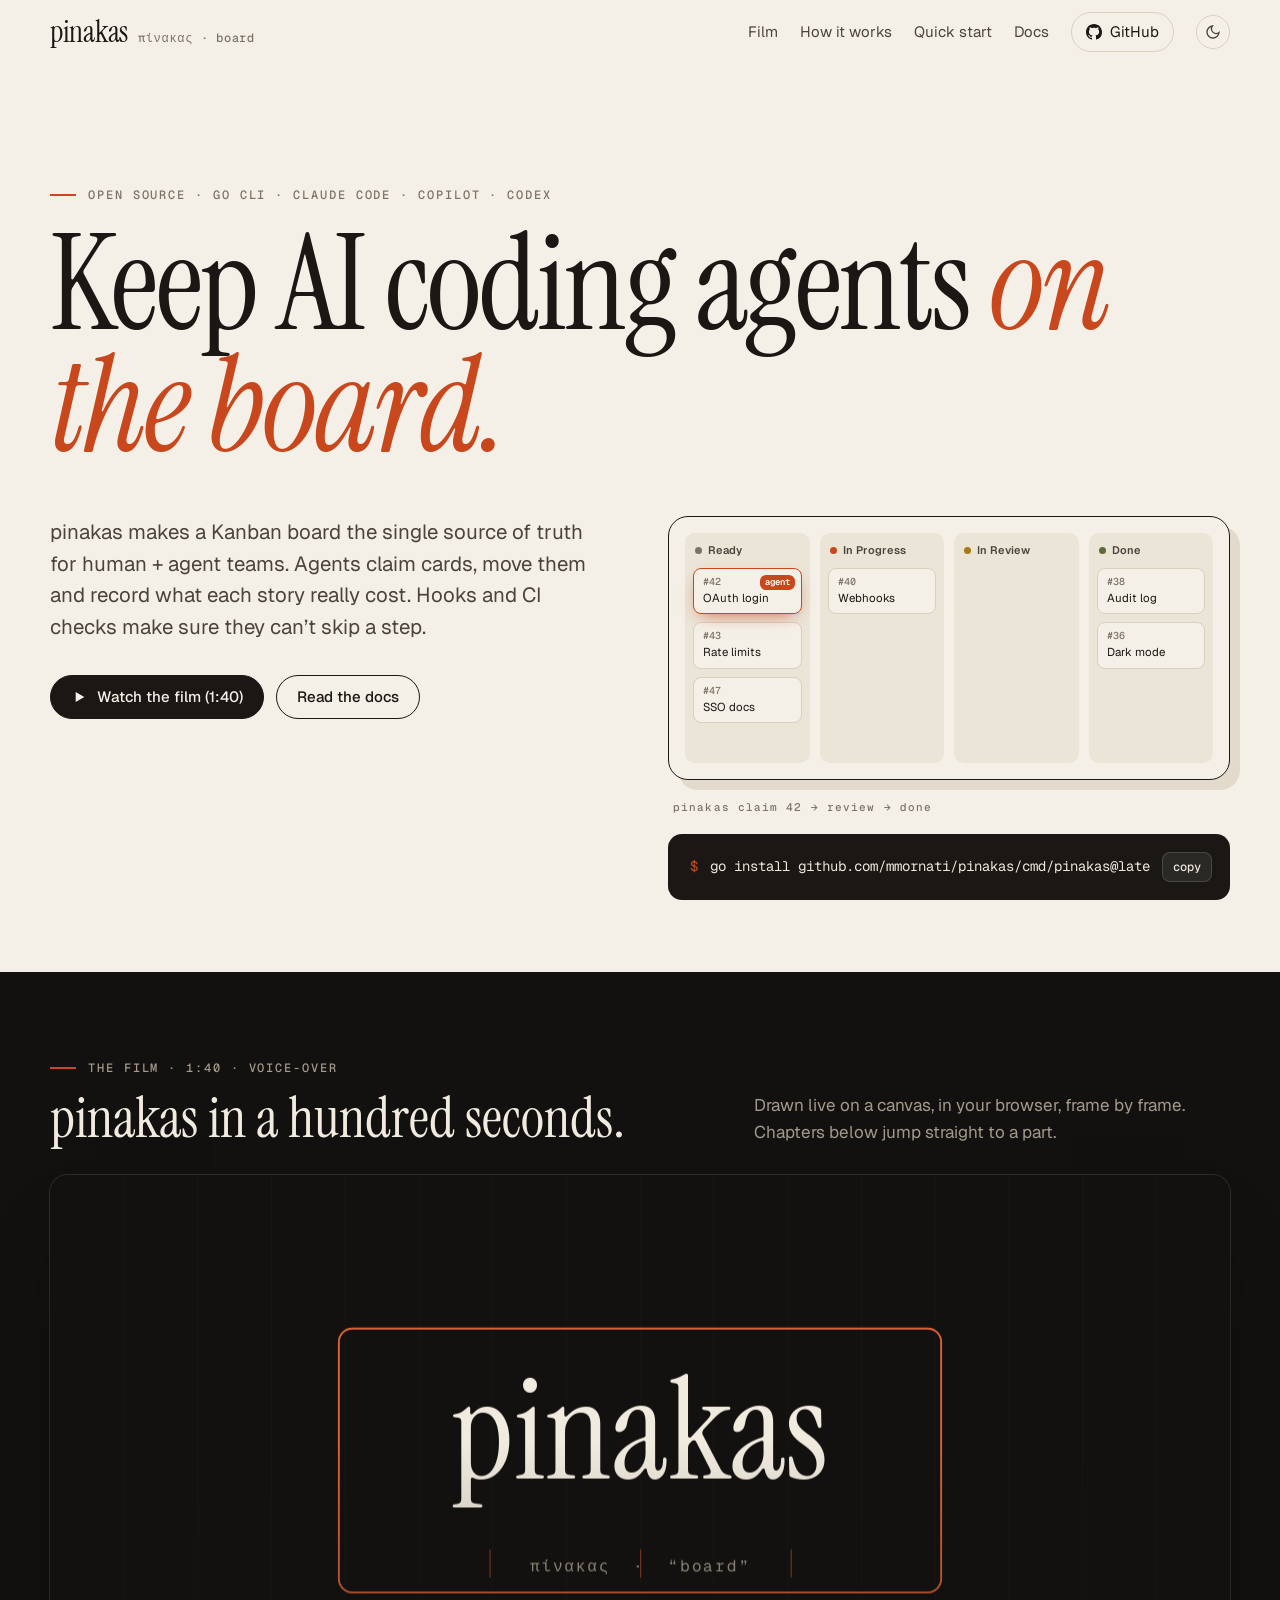
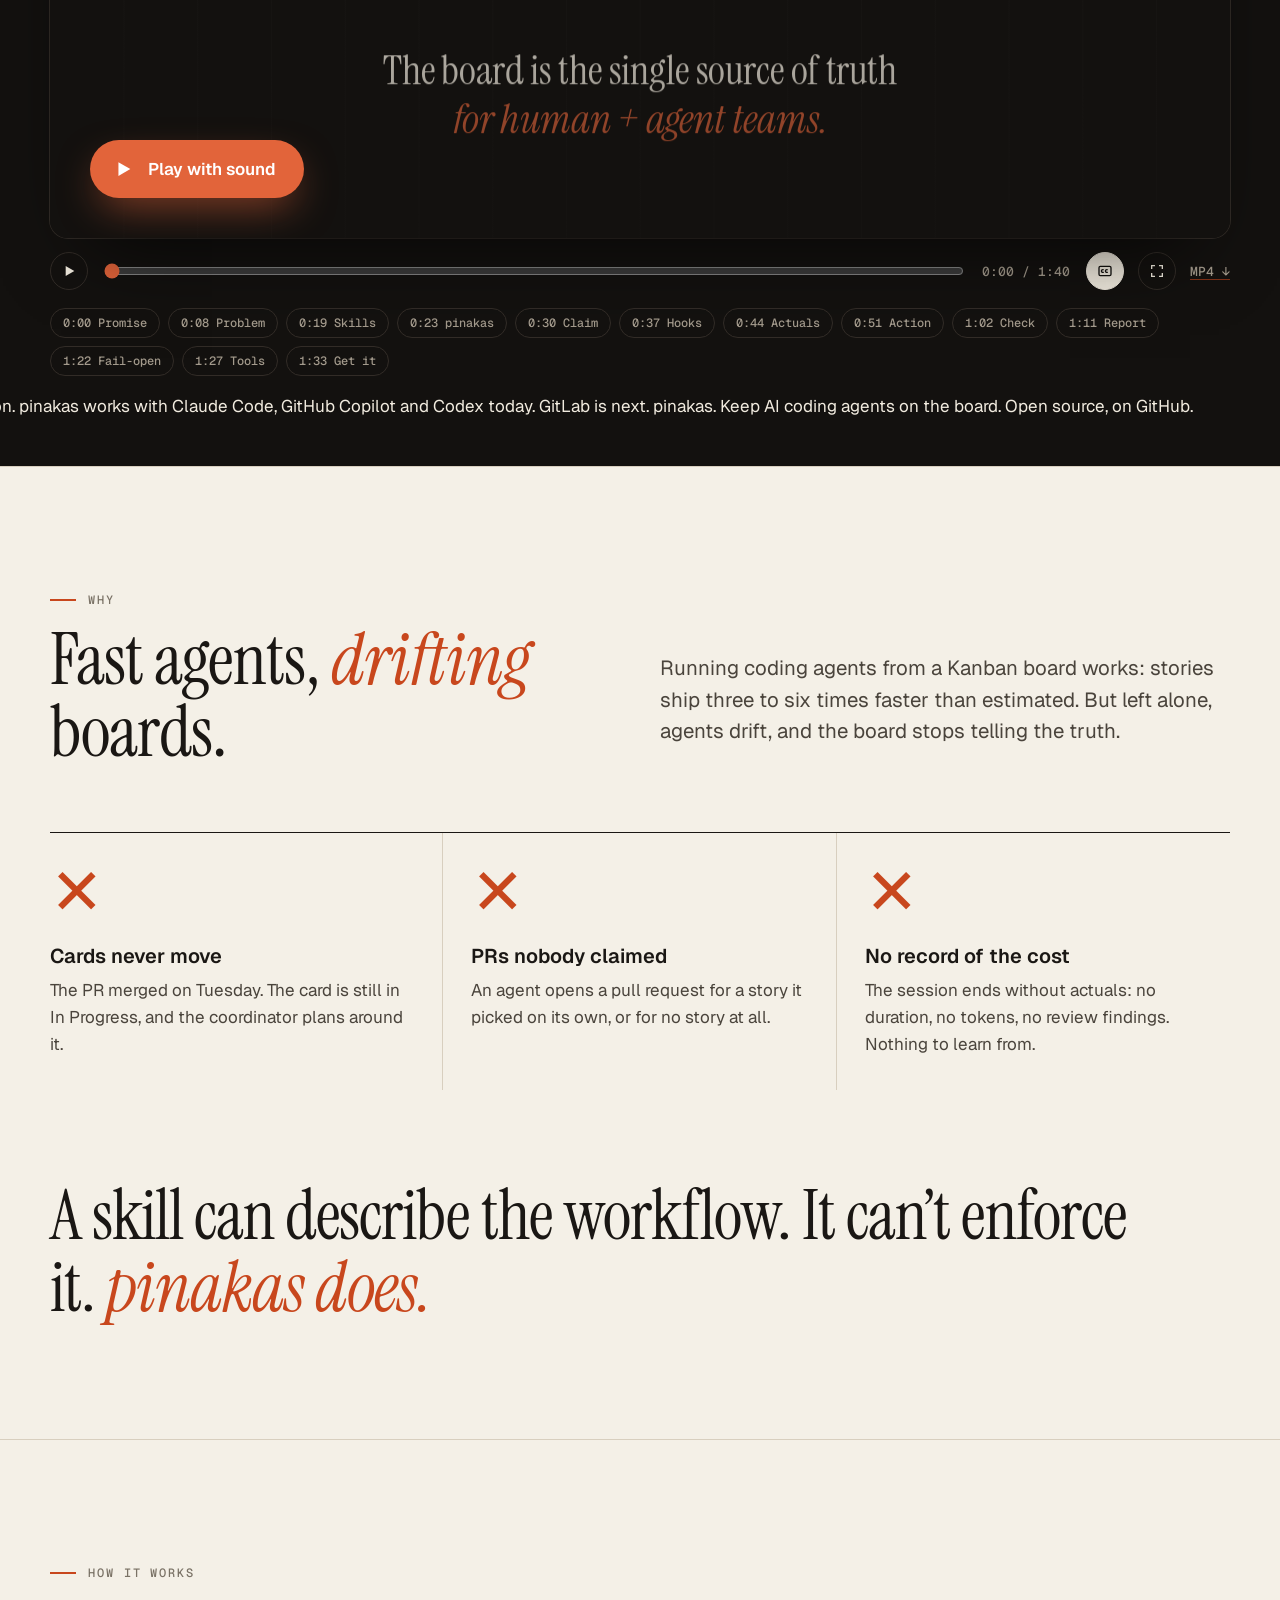
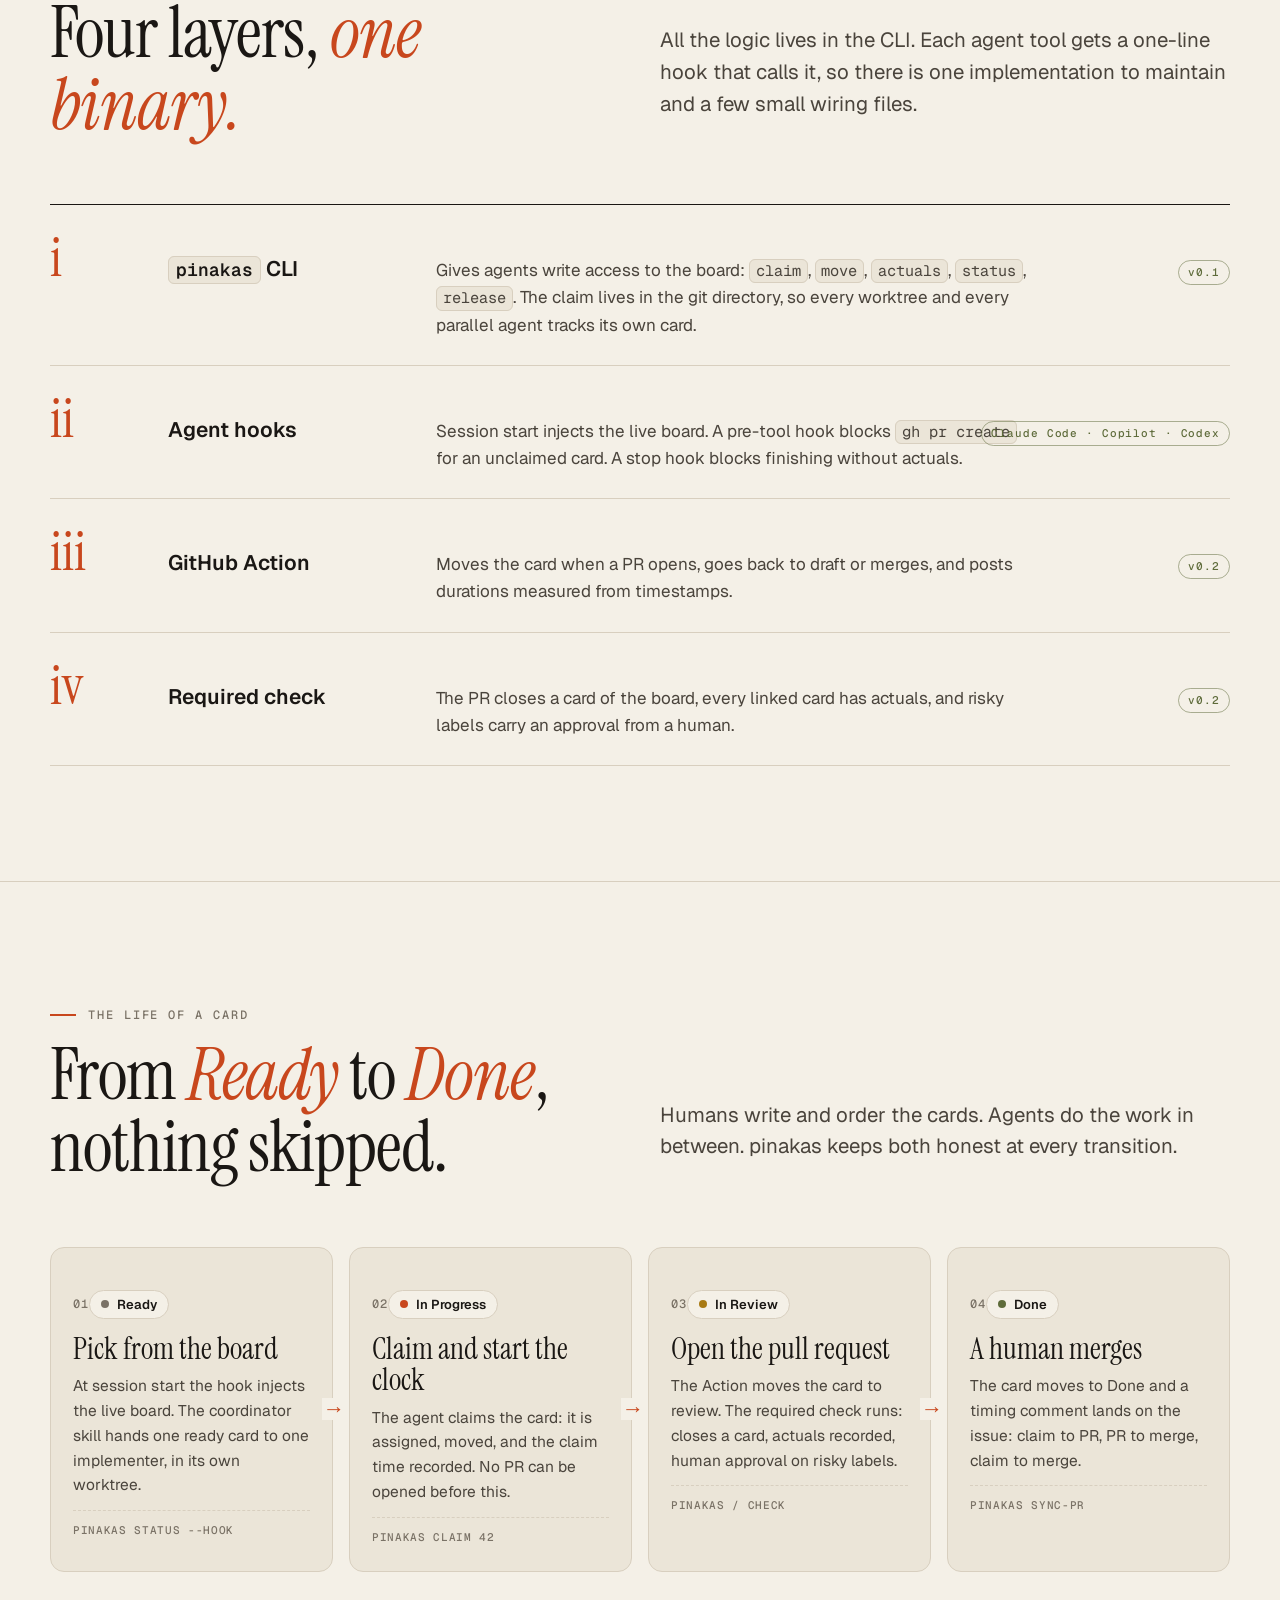
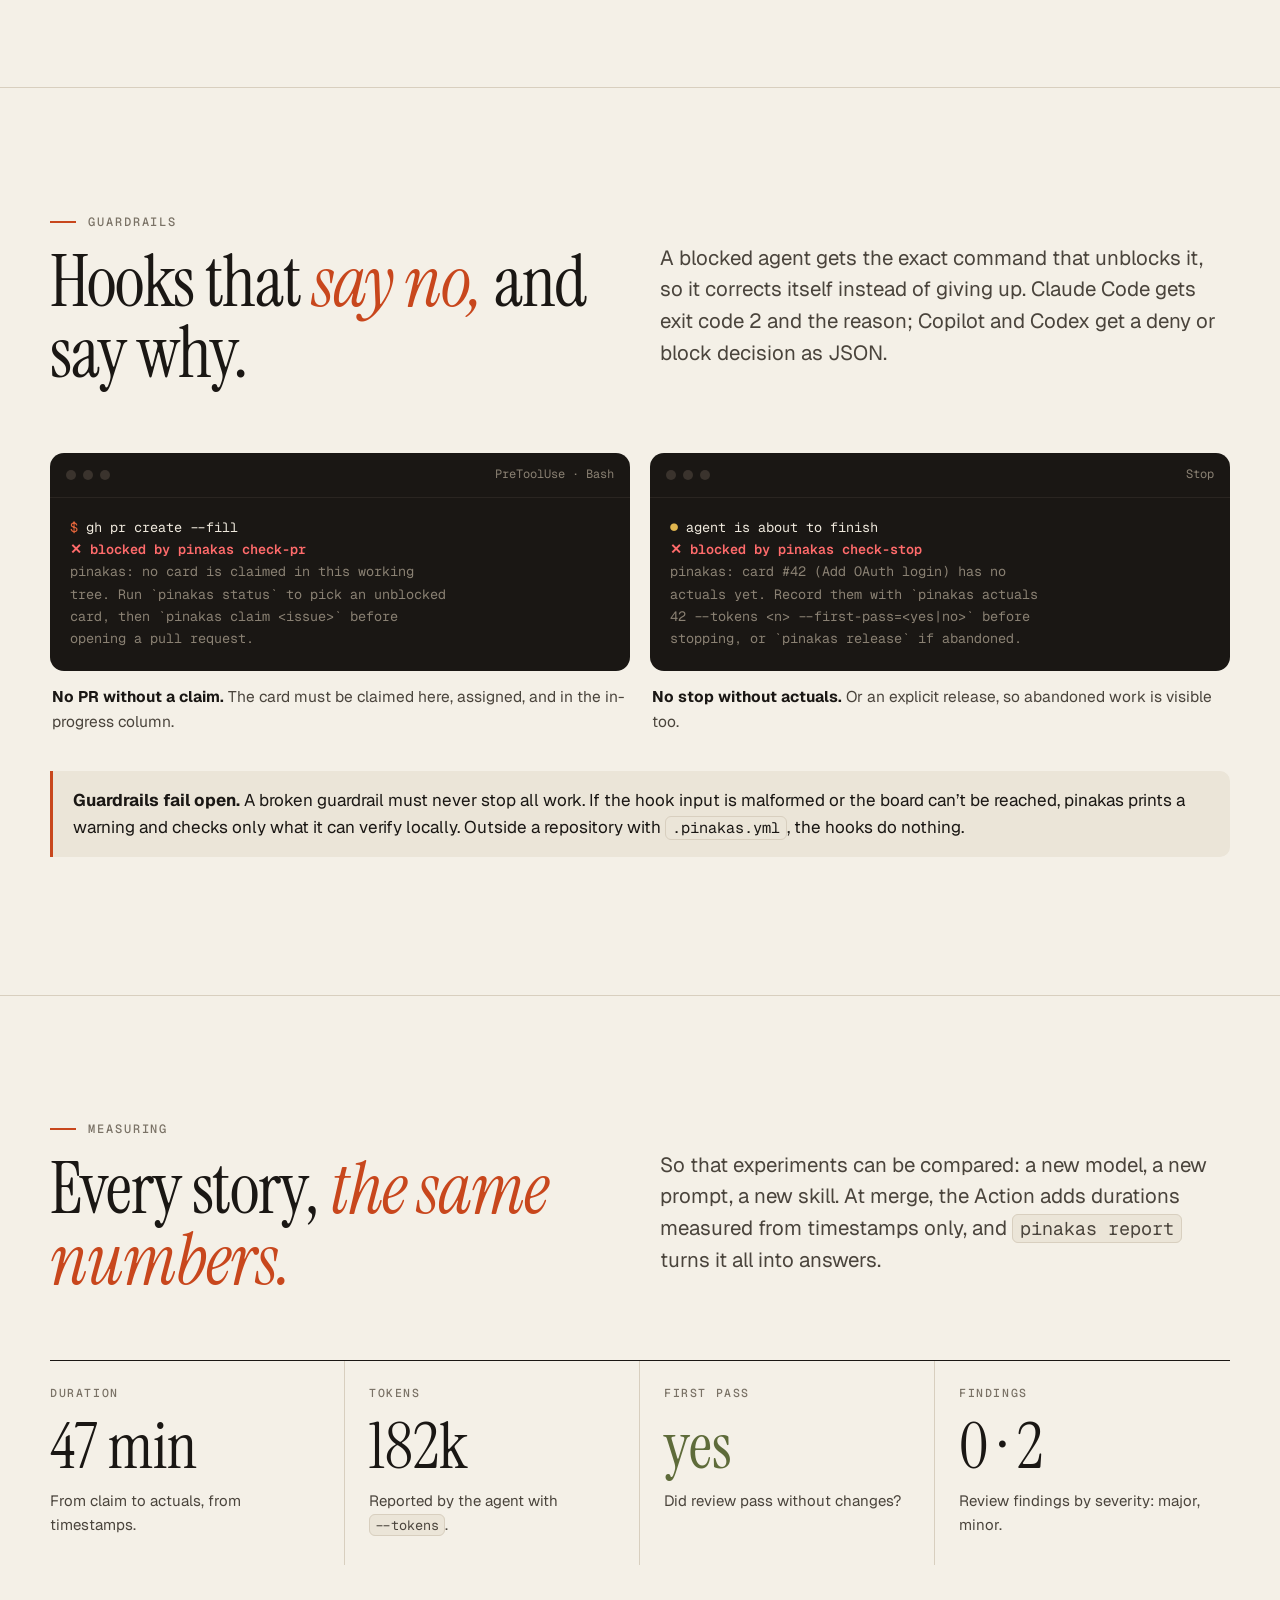
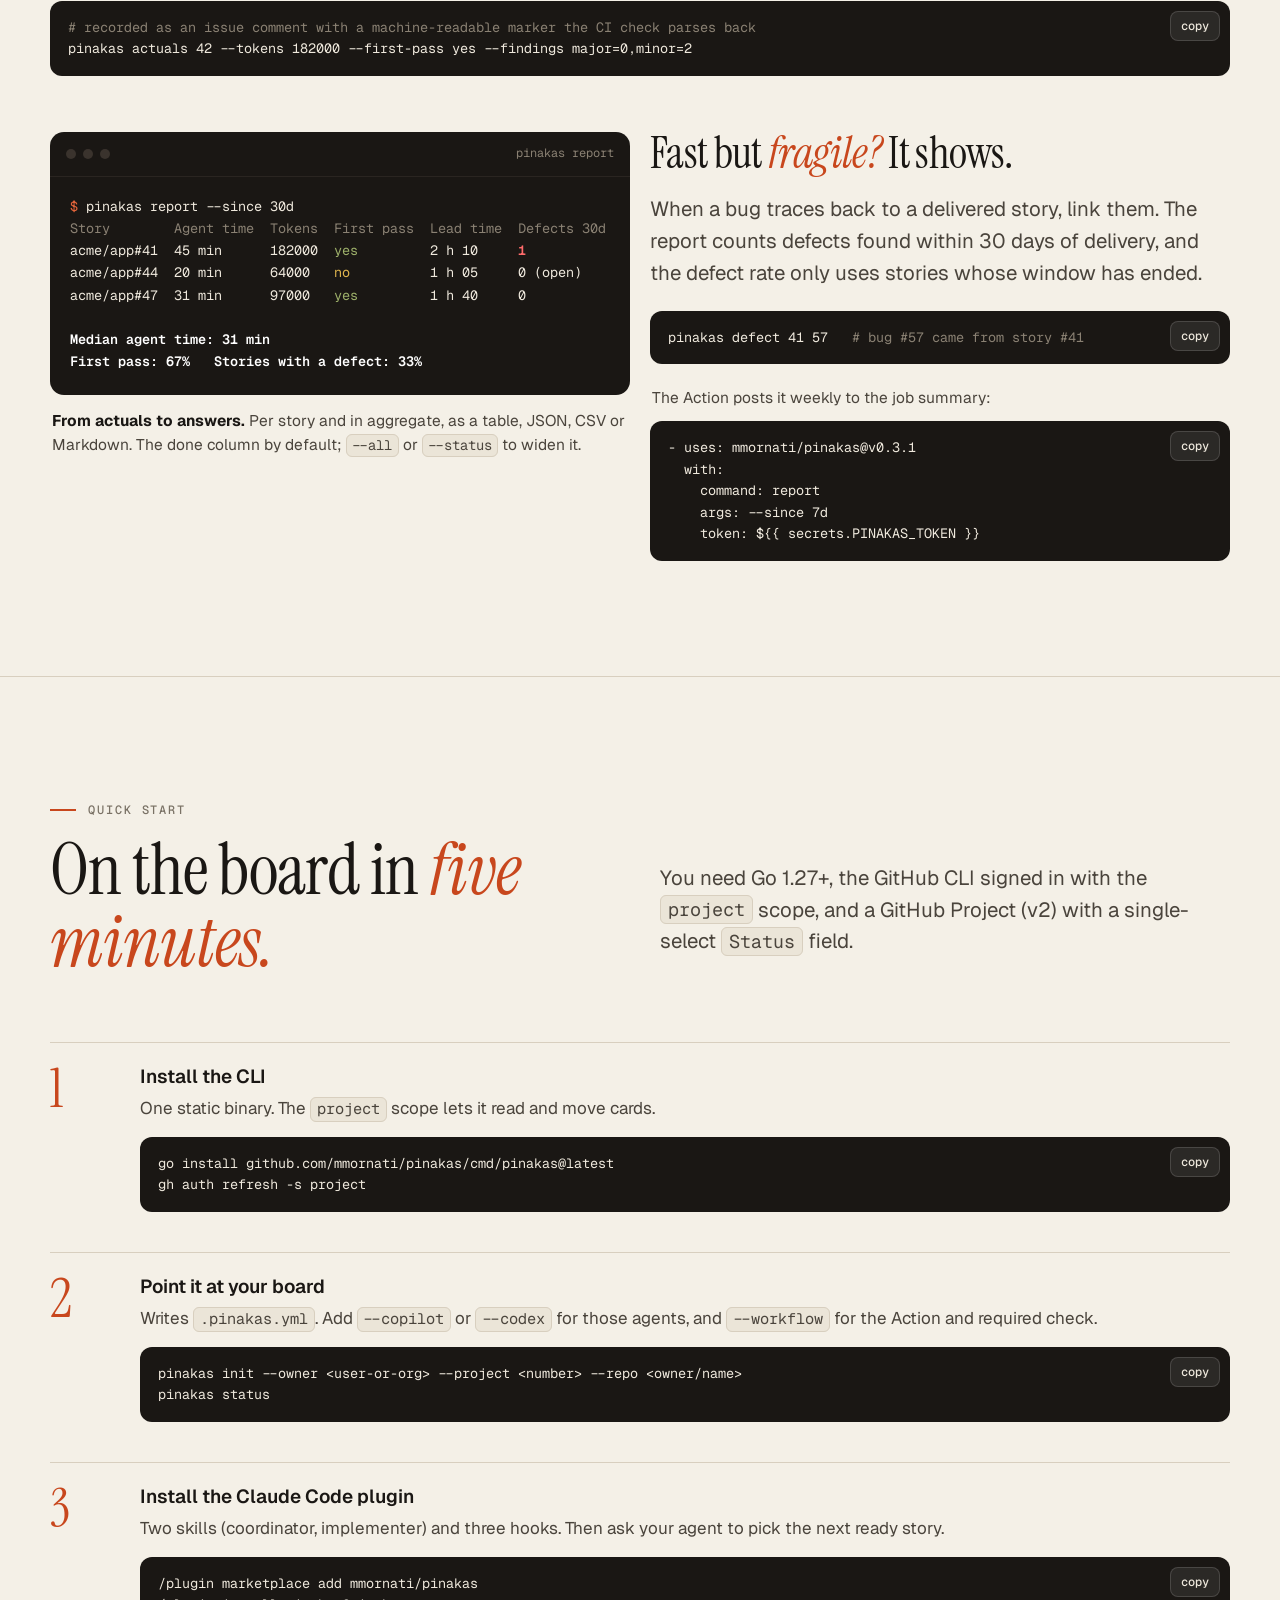
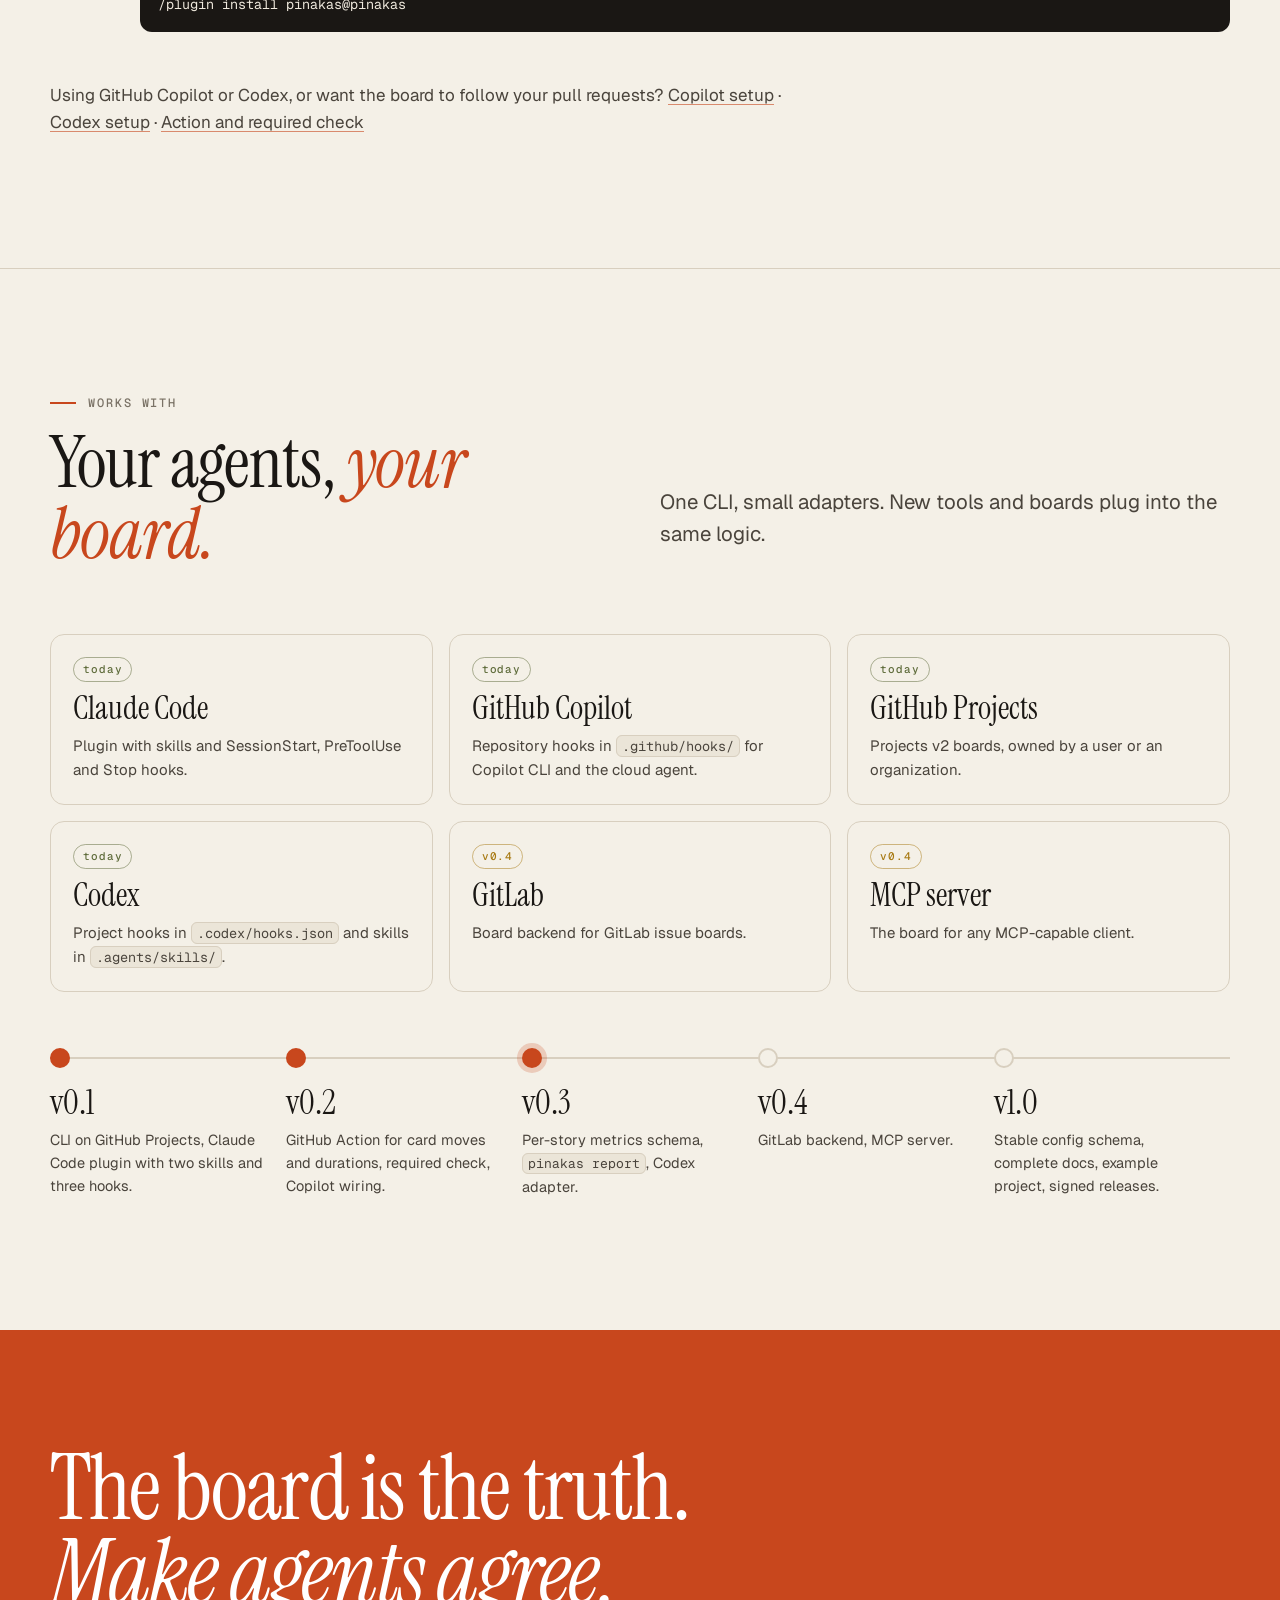
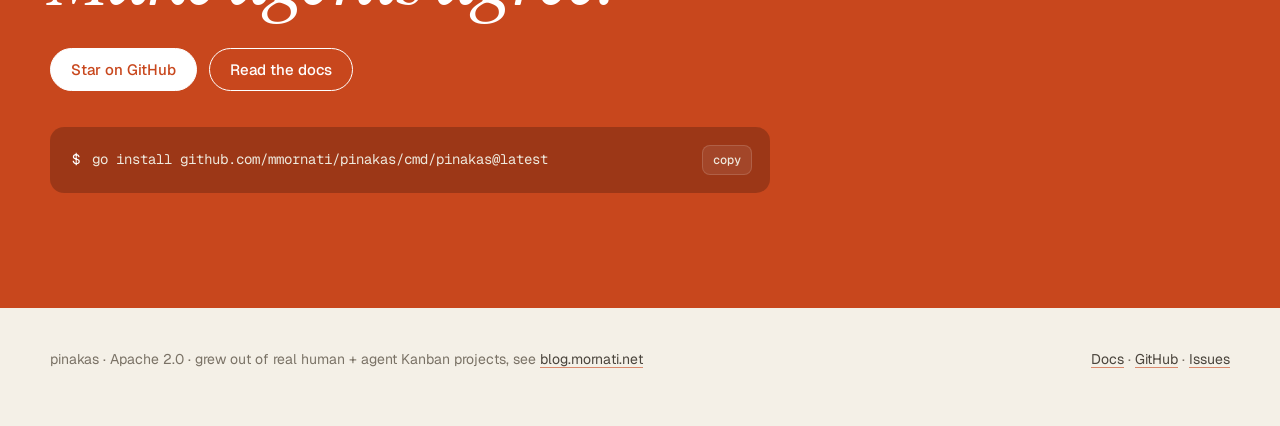
==== commit 8f999006: "v0.3.1: fixes from the real-board run of v0.3.0 - move <card> done ends a claim whose actuals are re" ====
--- a/site/index.html
+++ b/site/index.html
@@ -220,7 +220,7 @@
           <p class="lede" style="margin:18px 0 22px">When a bug traces back to a delivered story, link them. The report counts defects found within 30 days of delivery, and the defect rate only uses stories whose window has ended.</p>
           <div class="code"><pre>pinakas defect 41 57   <span class="c"># bug #57 came from story #41</span></pre><button class="copy" type="button" data-copy>copy</button></div>
           <p class="term-cap" style="margin-top:22px">The Action posts it weekly to the job summary:</p>
-          <div class="code" style="margin-top:10px"><pre>- uses: mmornati/pinakas@v0.3.0
+          <div class="code" style="margin-top:10px"><pre>- uses: mmornati/pinakas@v0.3.1
   with:
     command: report
     args: --since 7d
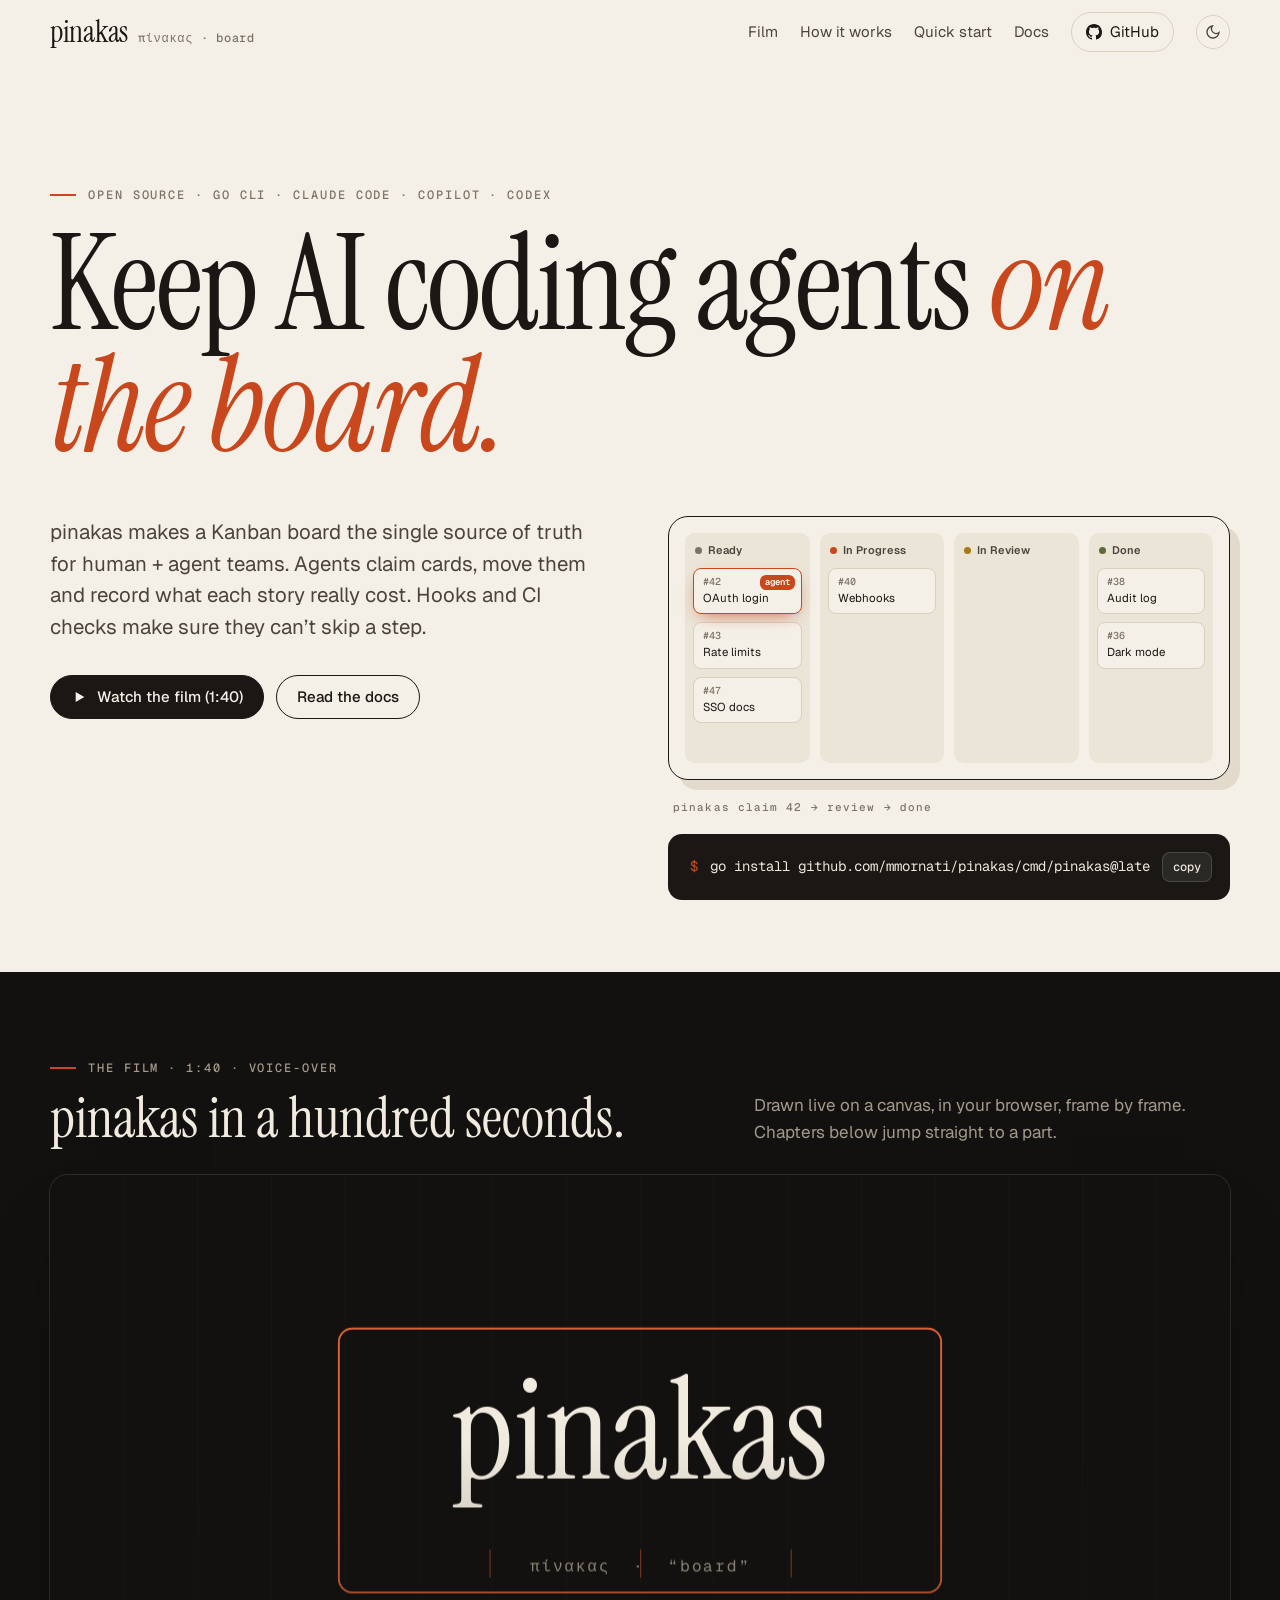
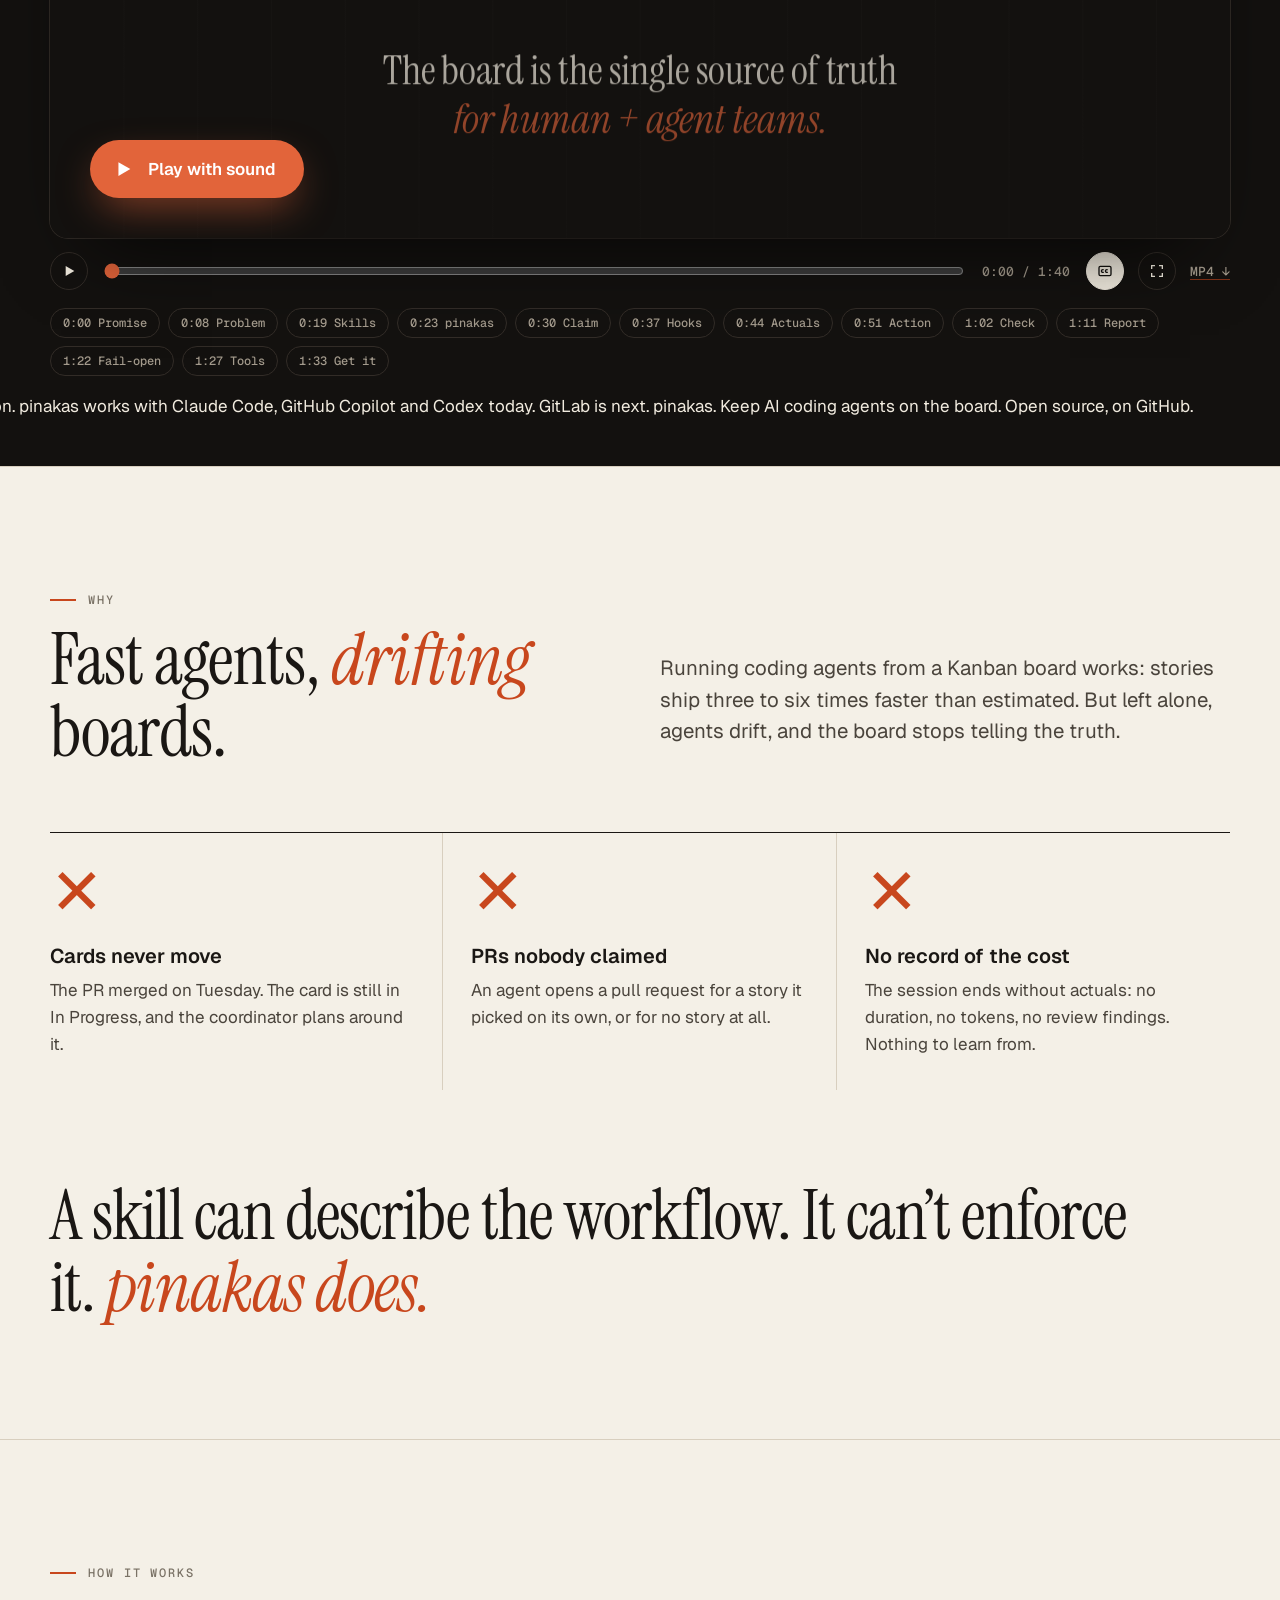
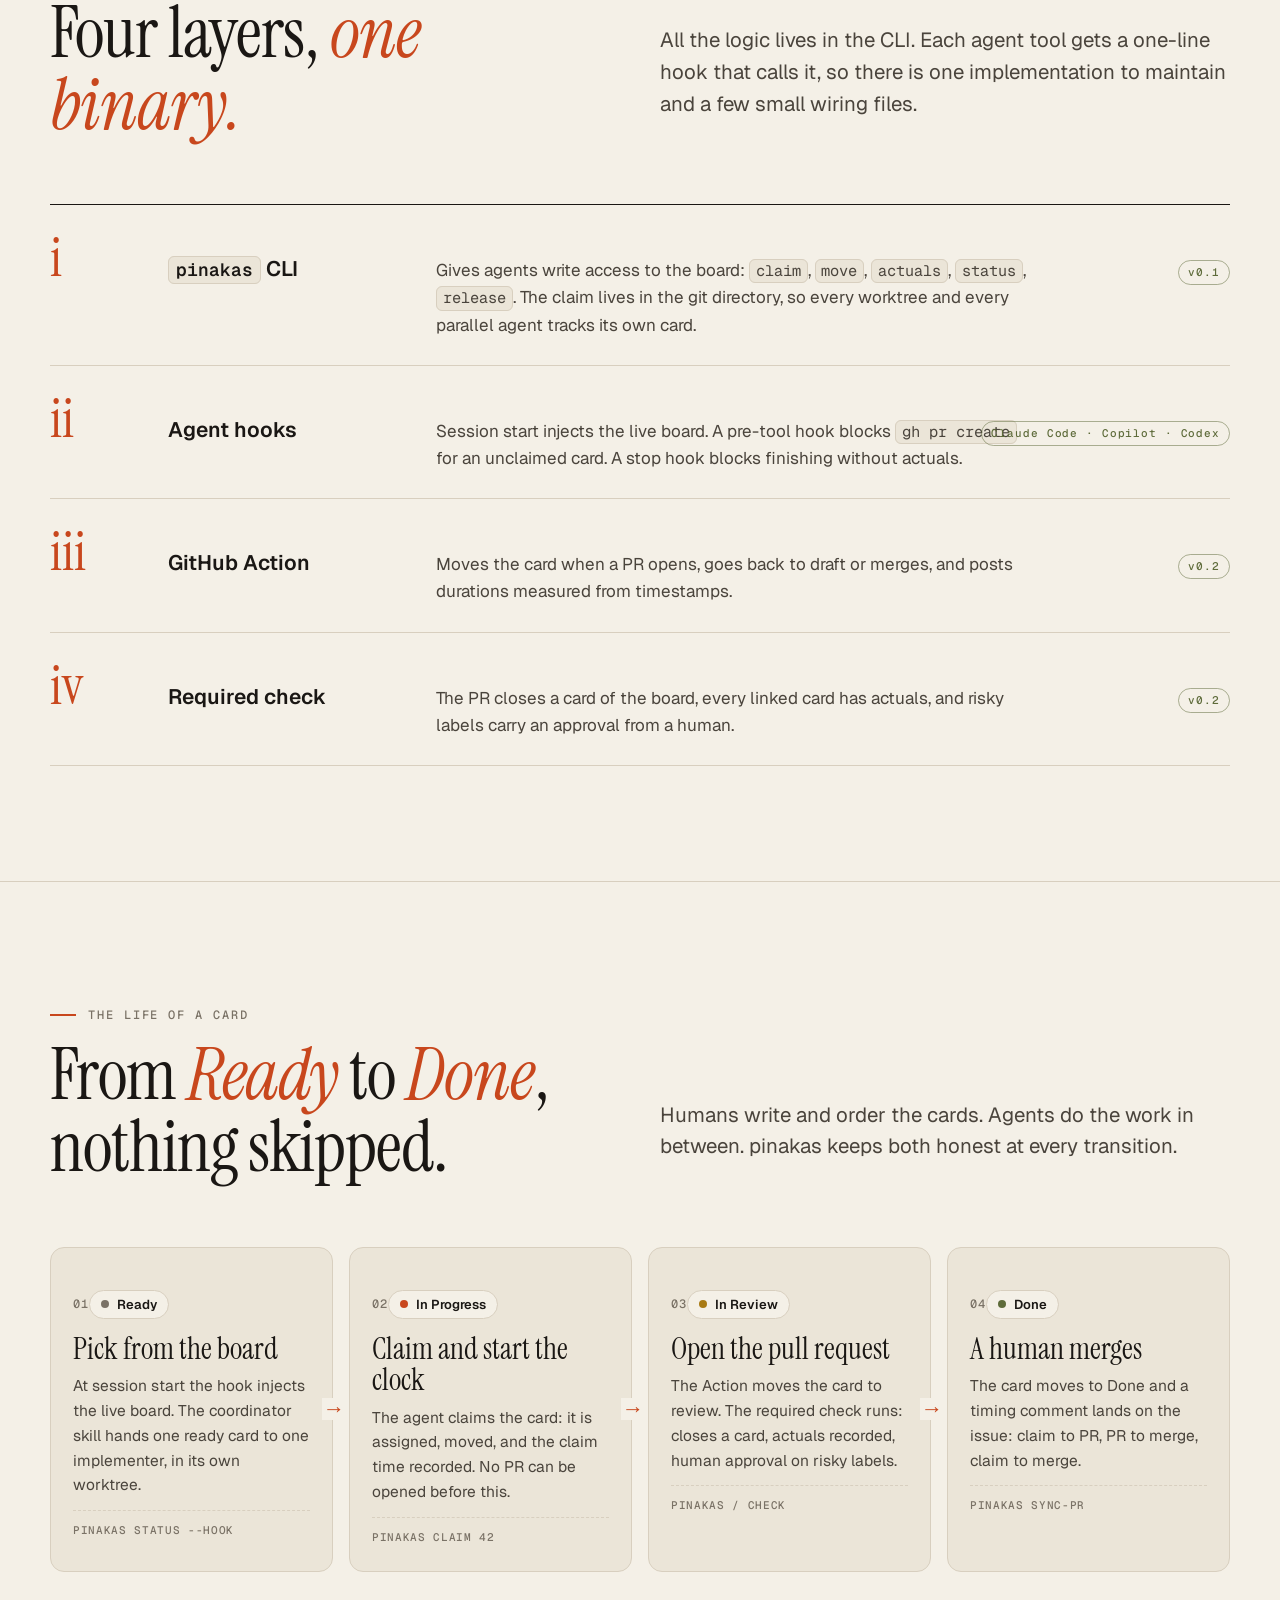
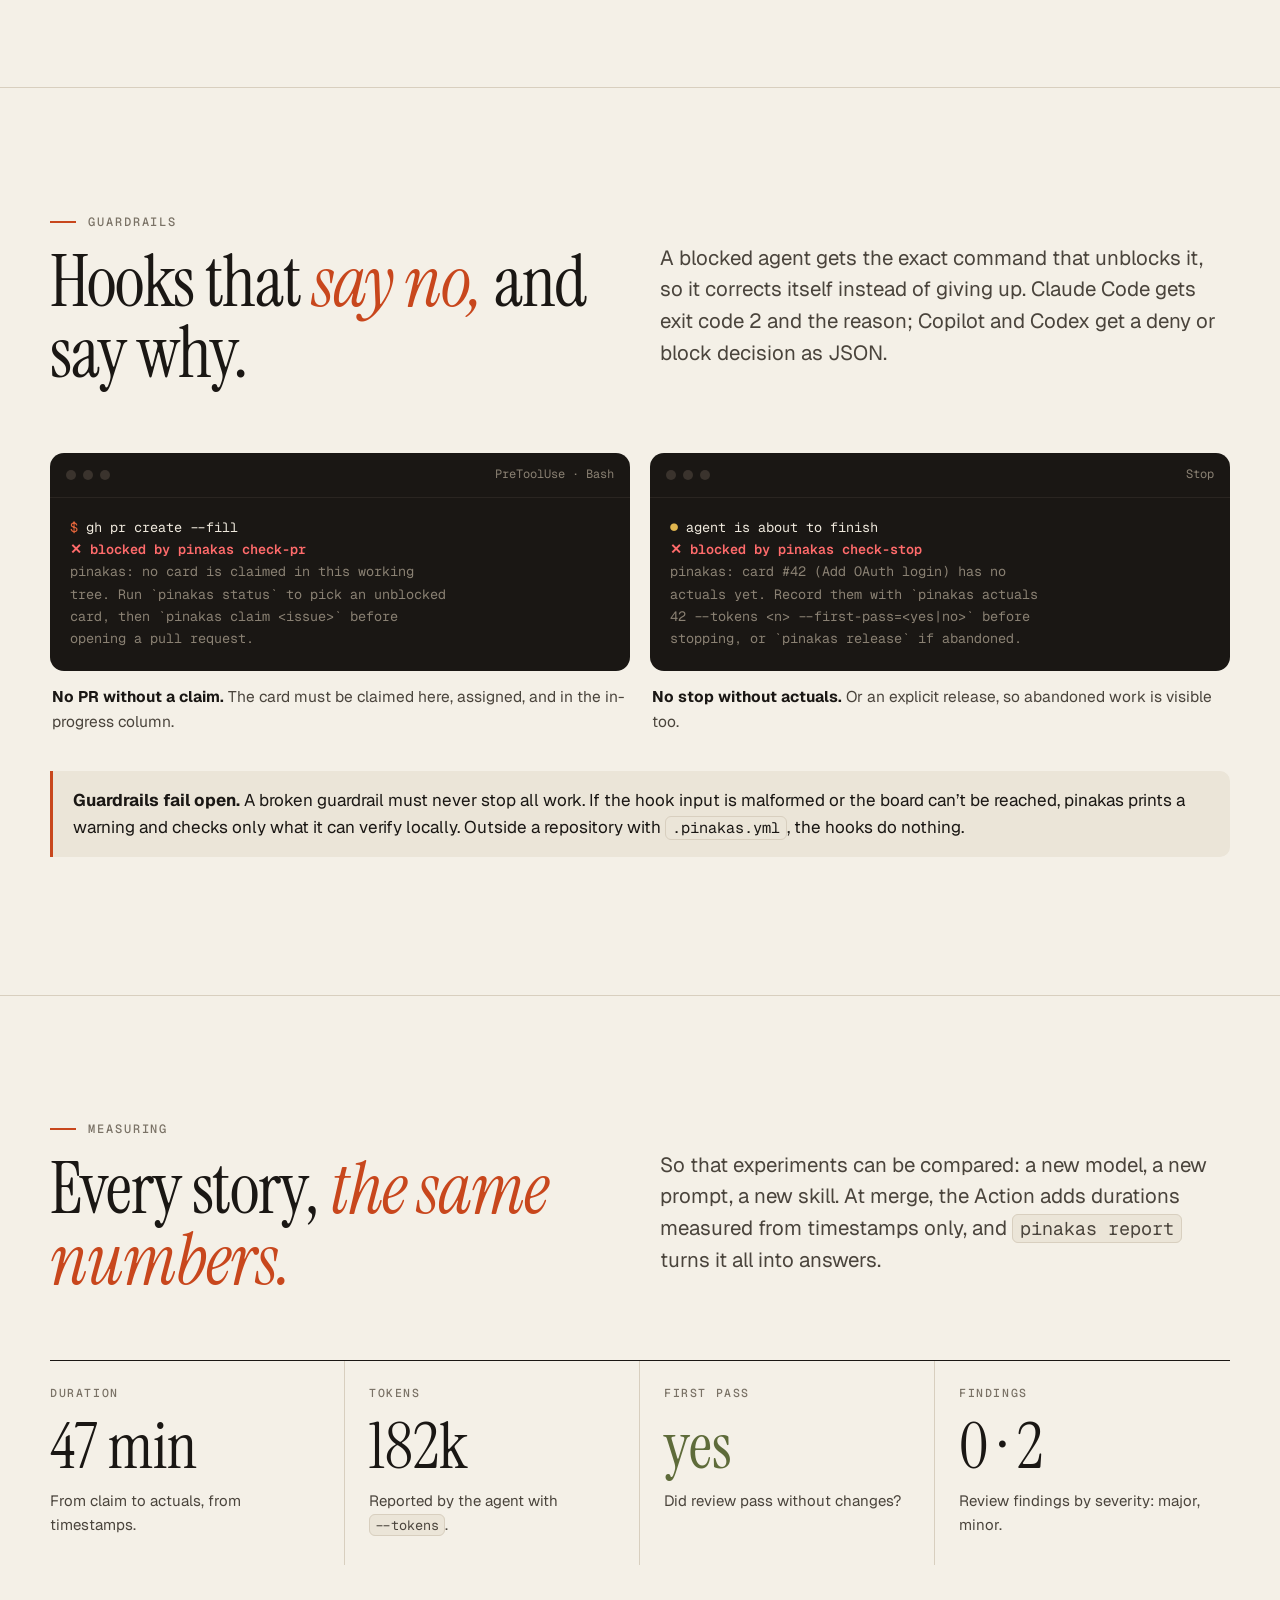
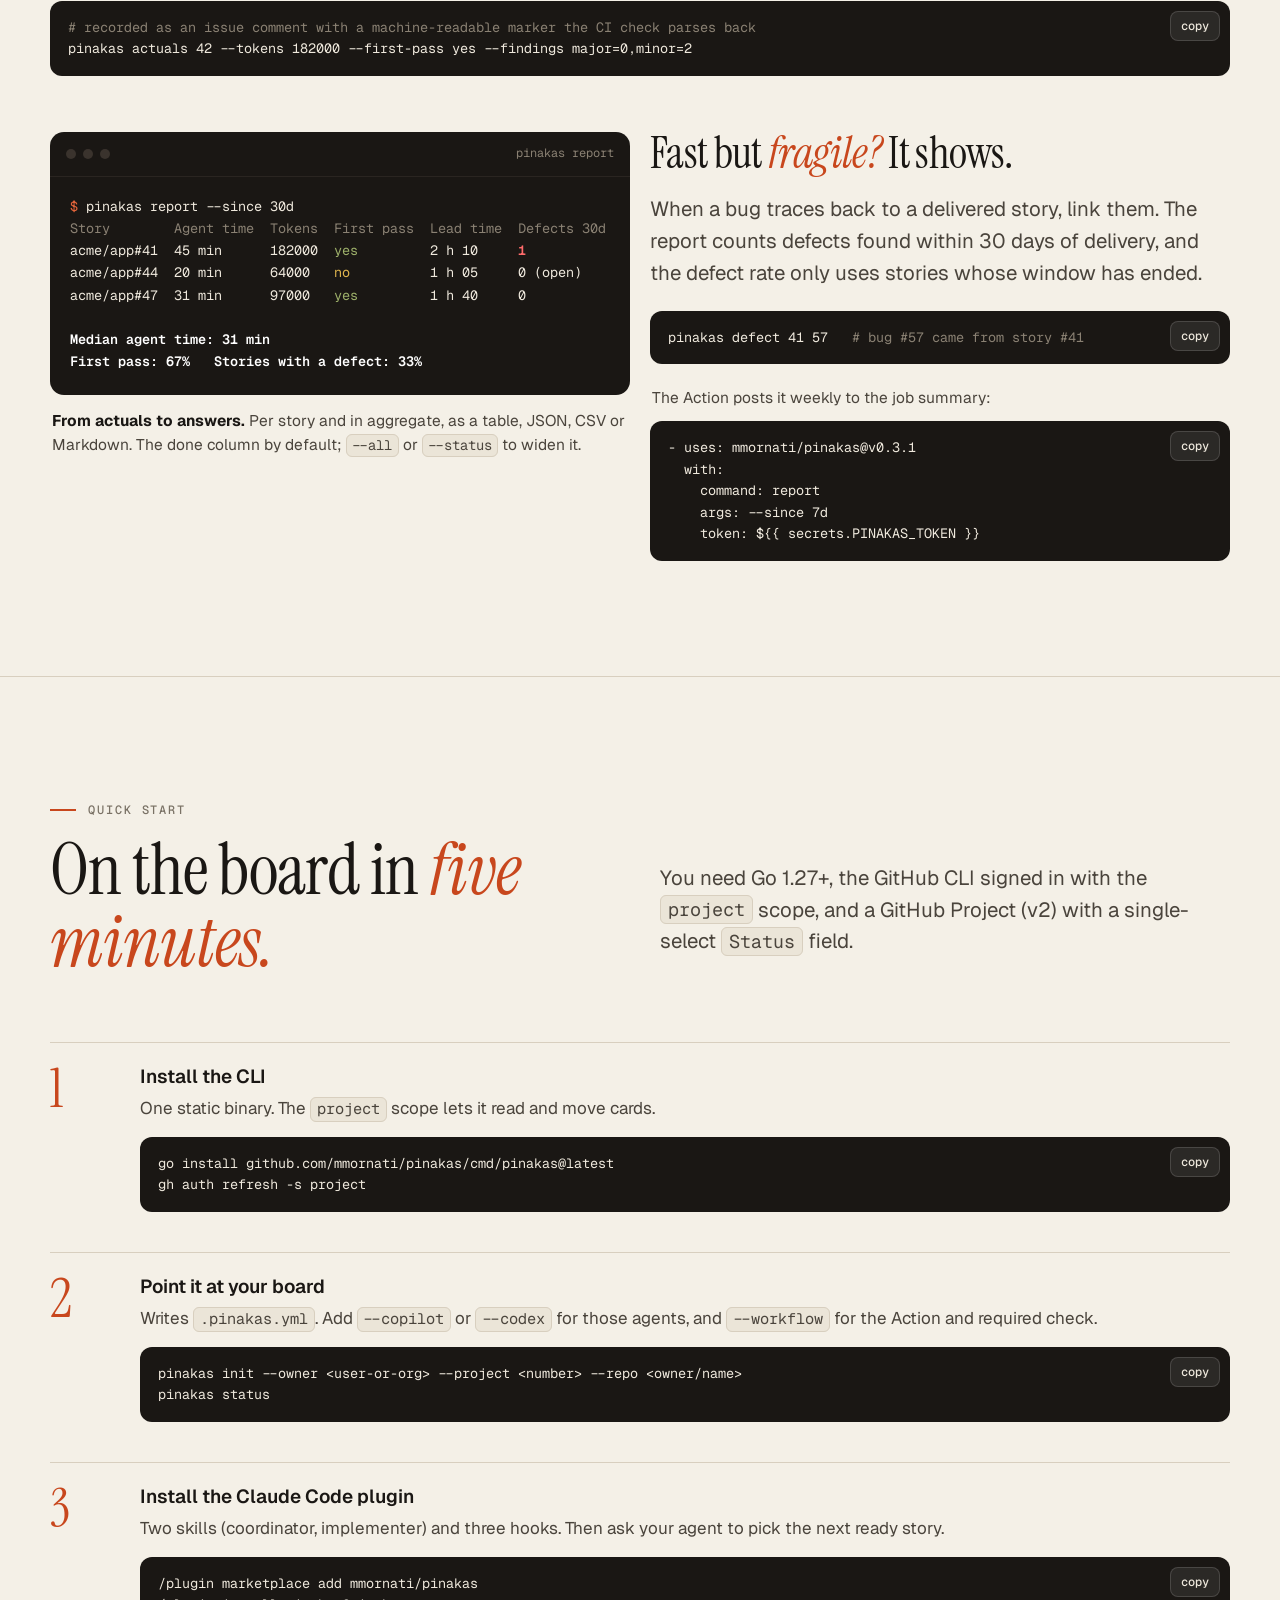
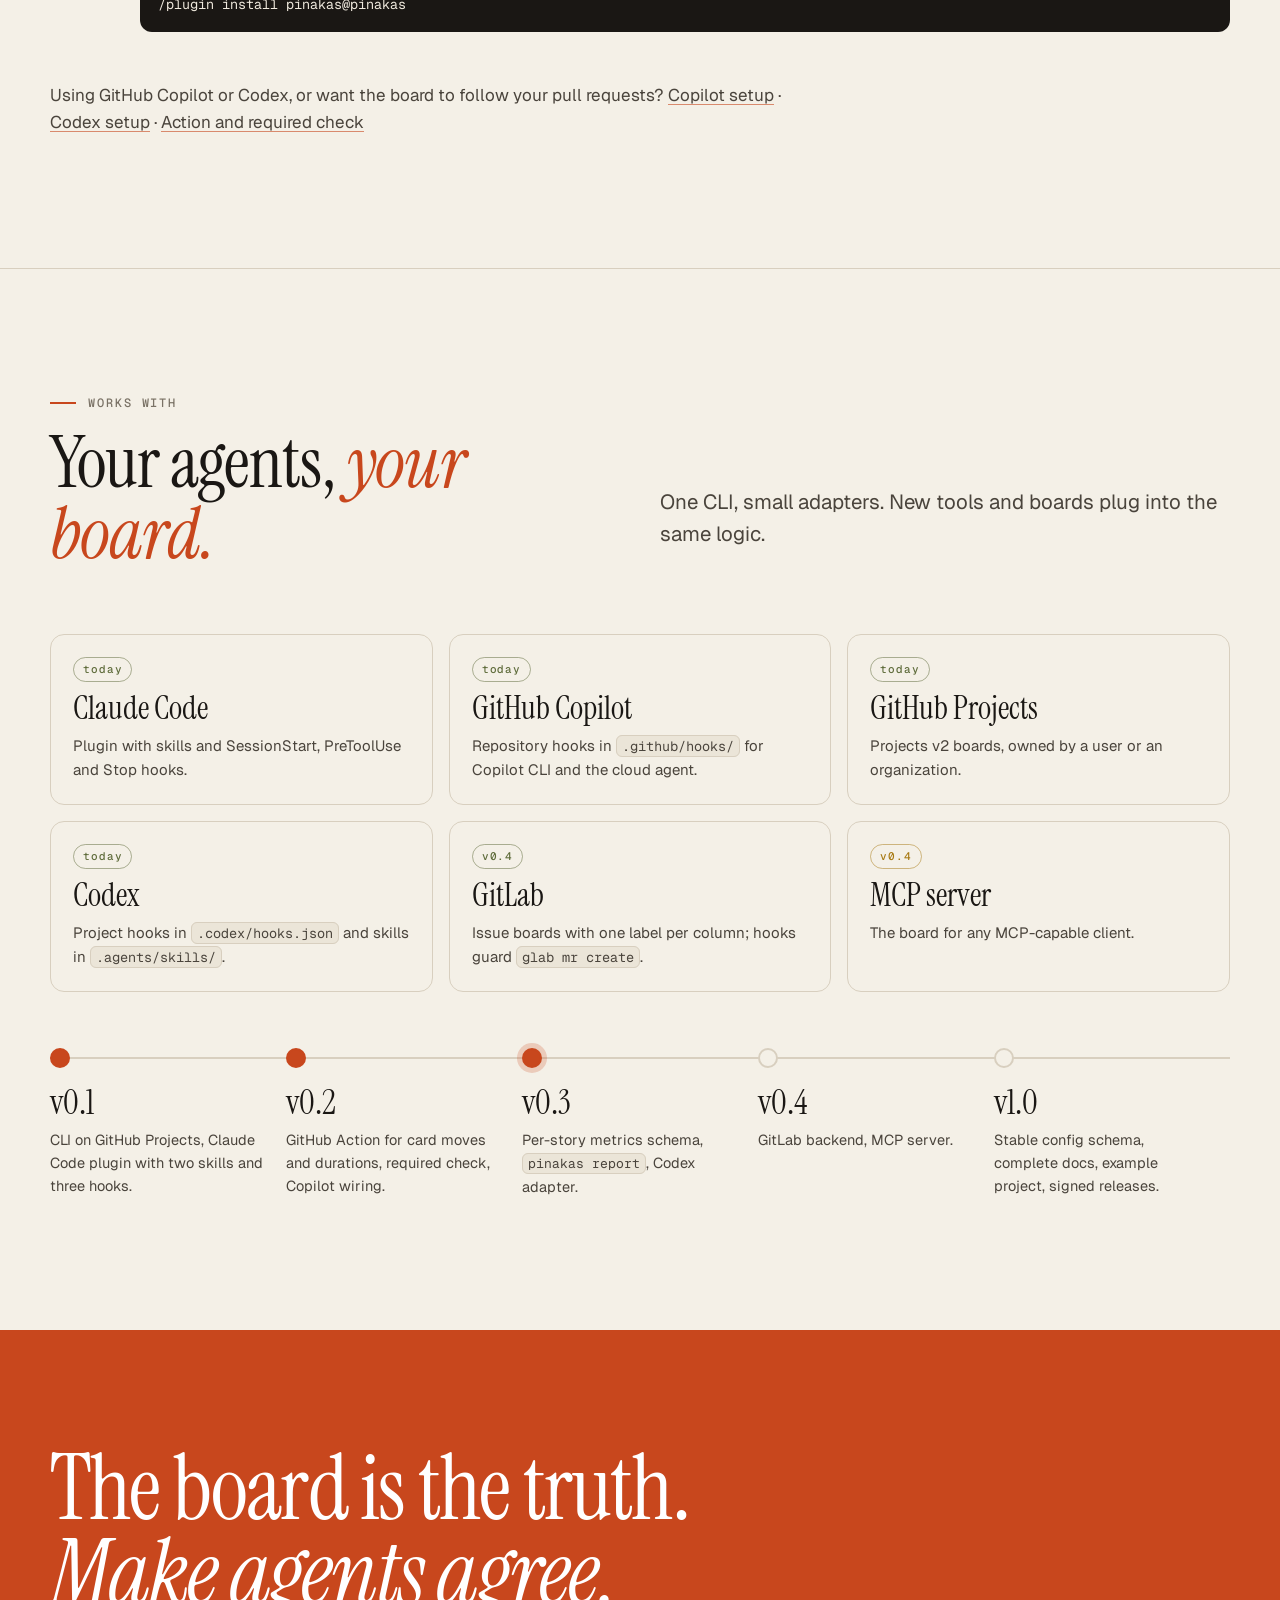
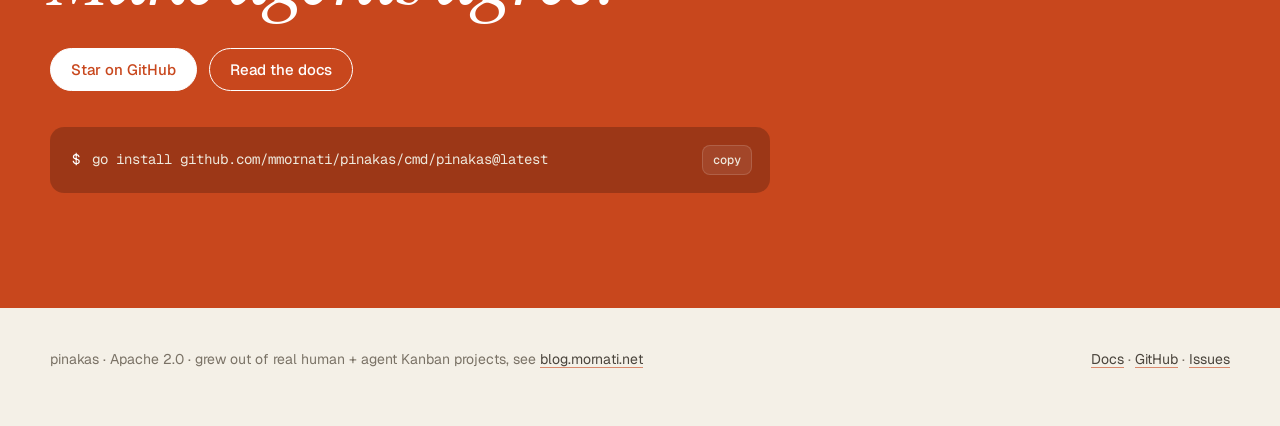
==== commit dc0911e7: "v0.4: GitLab board backend - board.provider: gitlab reads and writes GitLab issues through the   RES" ====
--- a/site/index.html
+++ b/site/index.html
@@ -268,7 +268,7 @@
         <div class="tool"><span class="tag ok">today</span><h3>GitHub Copilot</h3><p>Repository hooks in <code>.github/hooks/</code> for Copilot CLI and the cloud agent.</p></div>
         <div class="tool"><span class="tag ok">today</span><h3>GitHub Projects</h3><p>Projects v2 boards, owned by a user or an organization.</p></div>
         <div class="tool"><span class="tag ok">today</span><h3>Codex</h3><p>Project hooks in <code>.codex/hooks.json</code> and skills in <code>.agents/skills/</code>.</p></div>
-        <div class="tool"><span class="tag next">v0.4</span><h3>GitLab</h3><p>Board backend for GitLab issue boards.</p></div>
+        <div class="tool"><span class="tag ok">v0.4</span><h3>GitLab</h3><p>Issue boards with one label per column; hooks guard <code>glab mr create</code>.</p></div>
         <div class="tool"><span class="tag next">v0.4</span><h3>MCP server</h3><p>The board for any MCP-capable client.</p></div>
       </div>
       <ol class="road rv" aria-label="Roadmap">
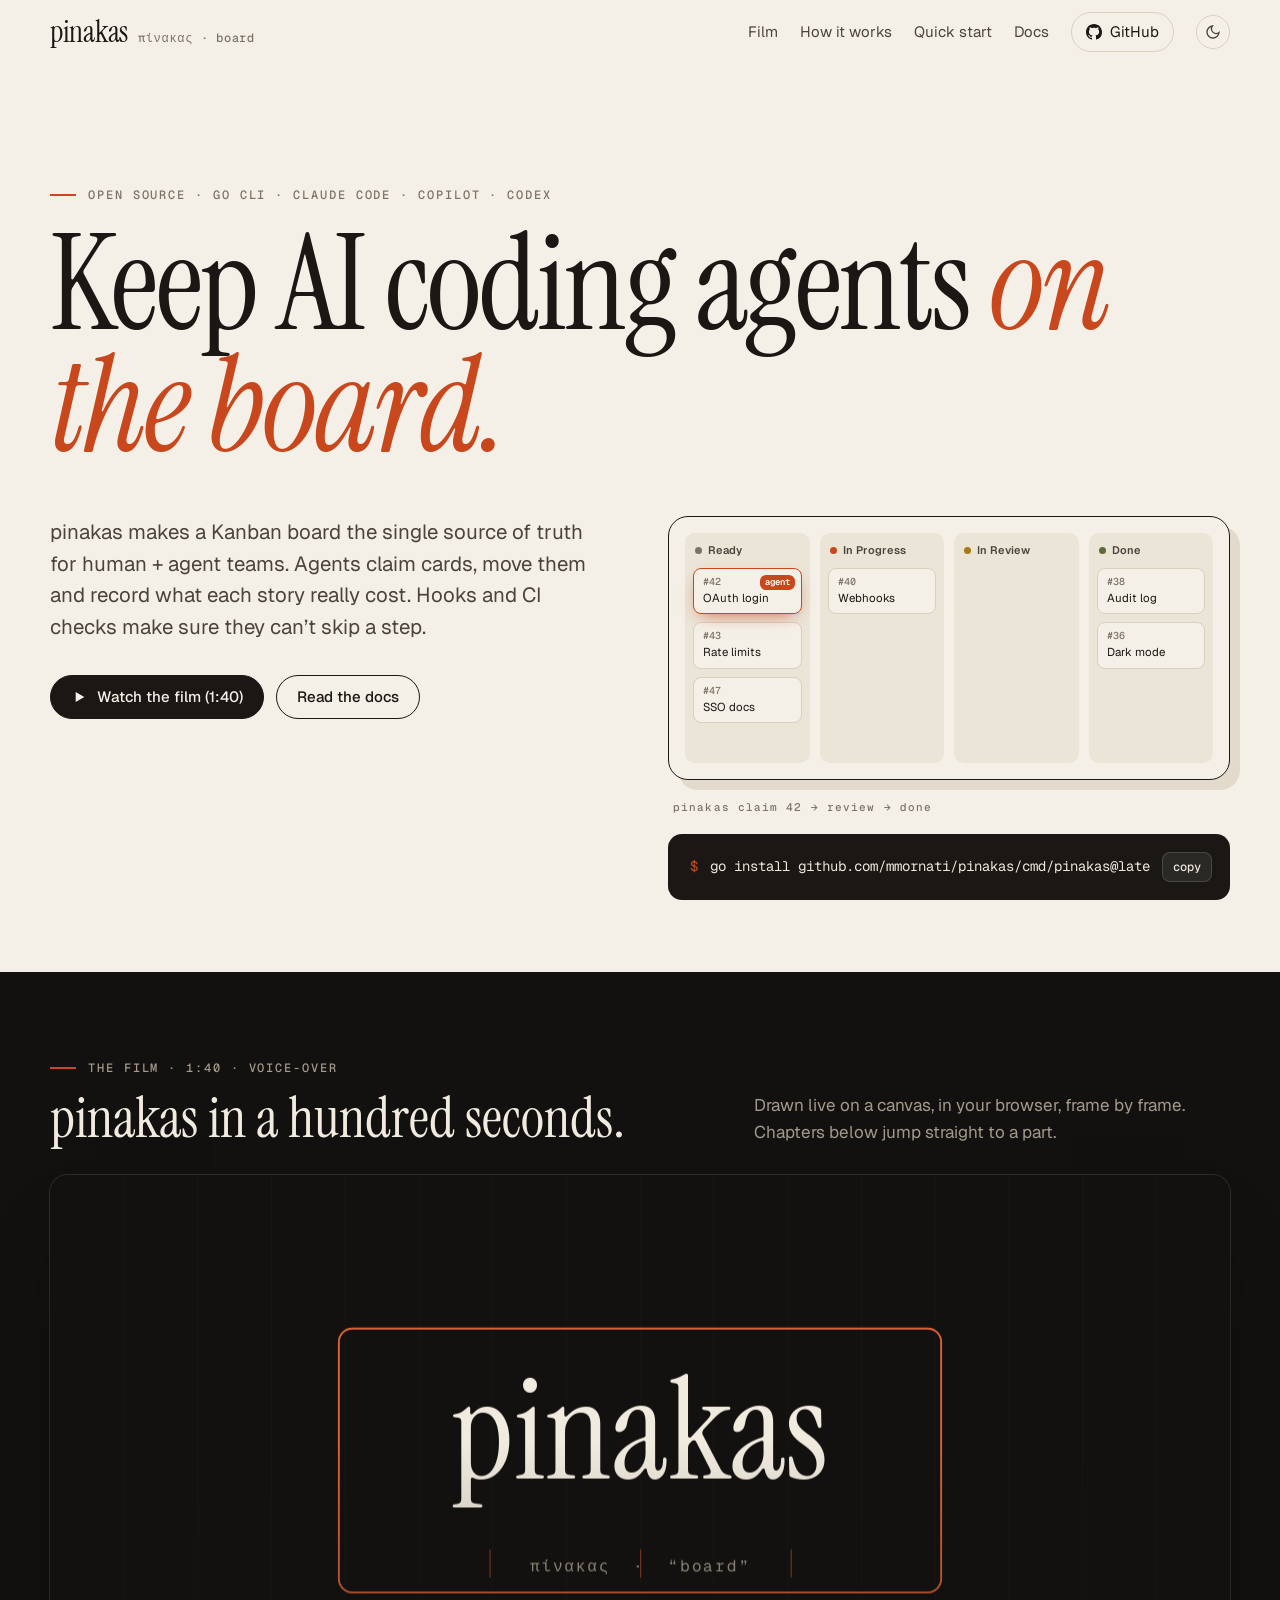
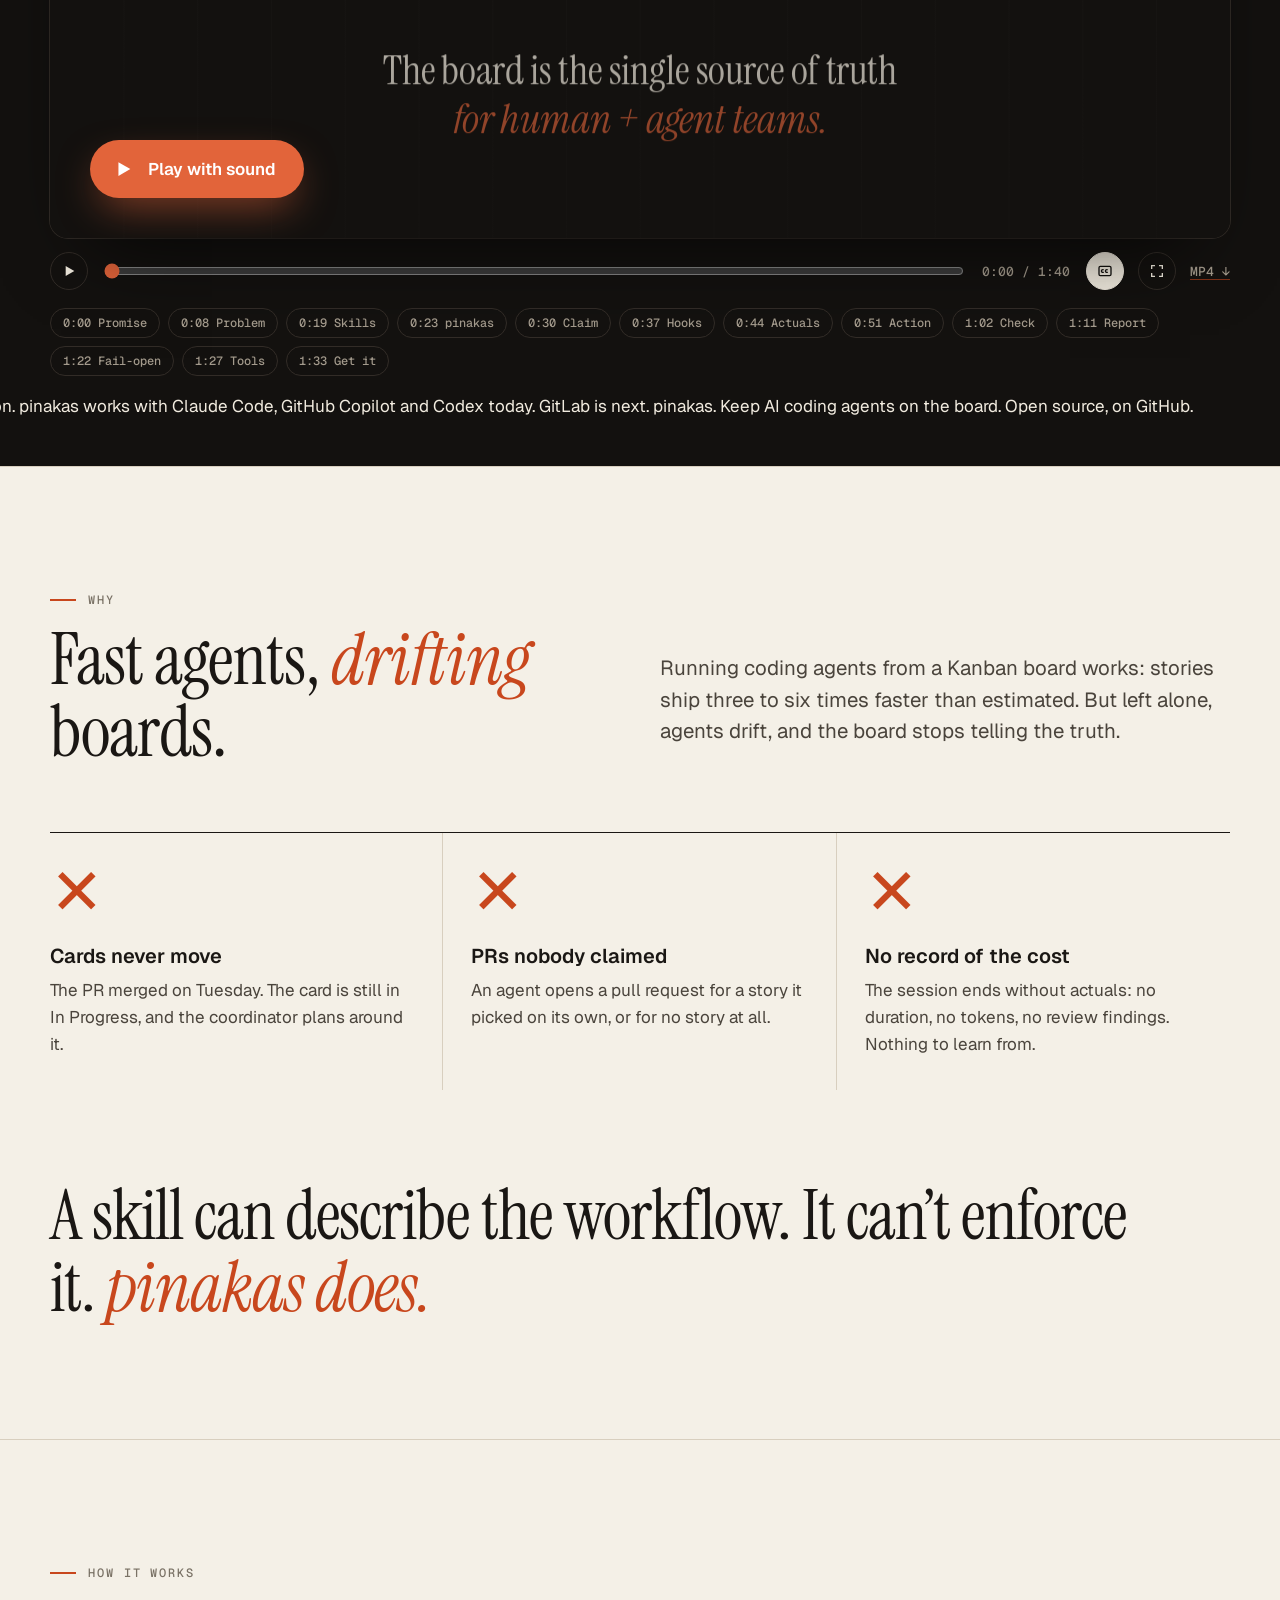
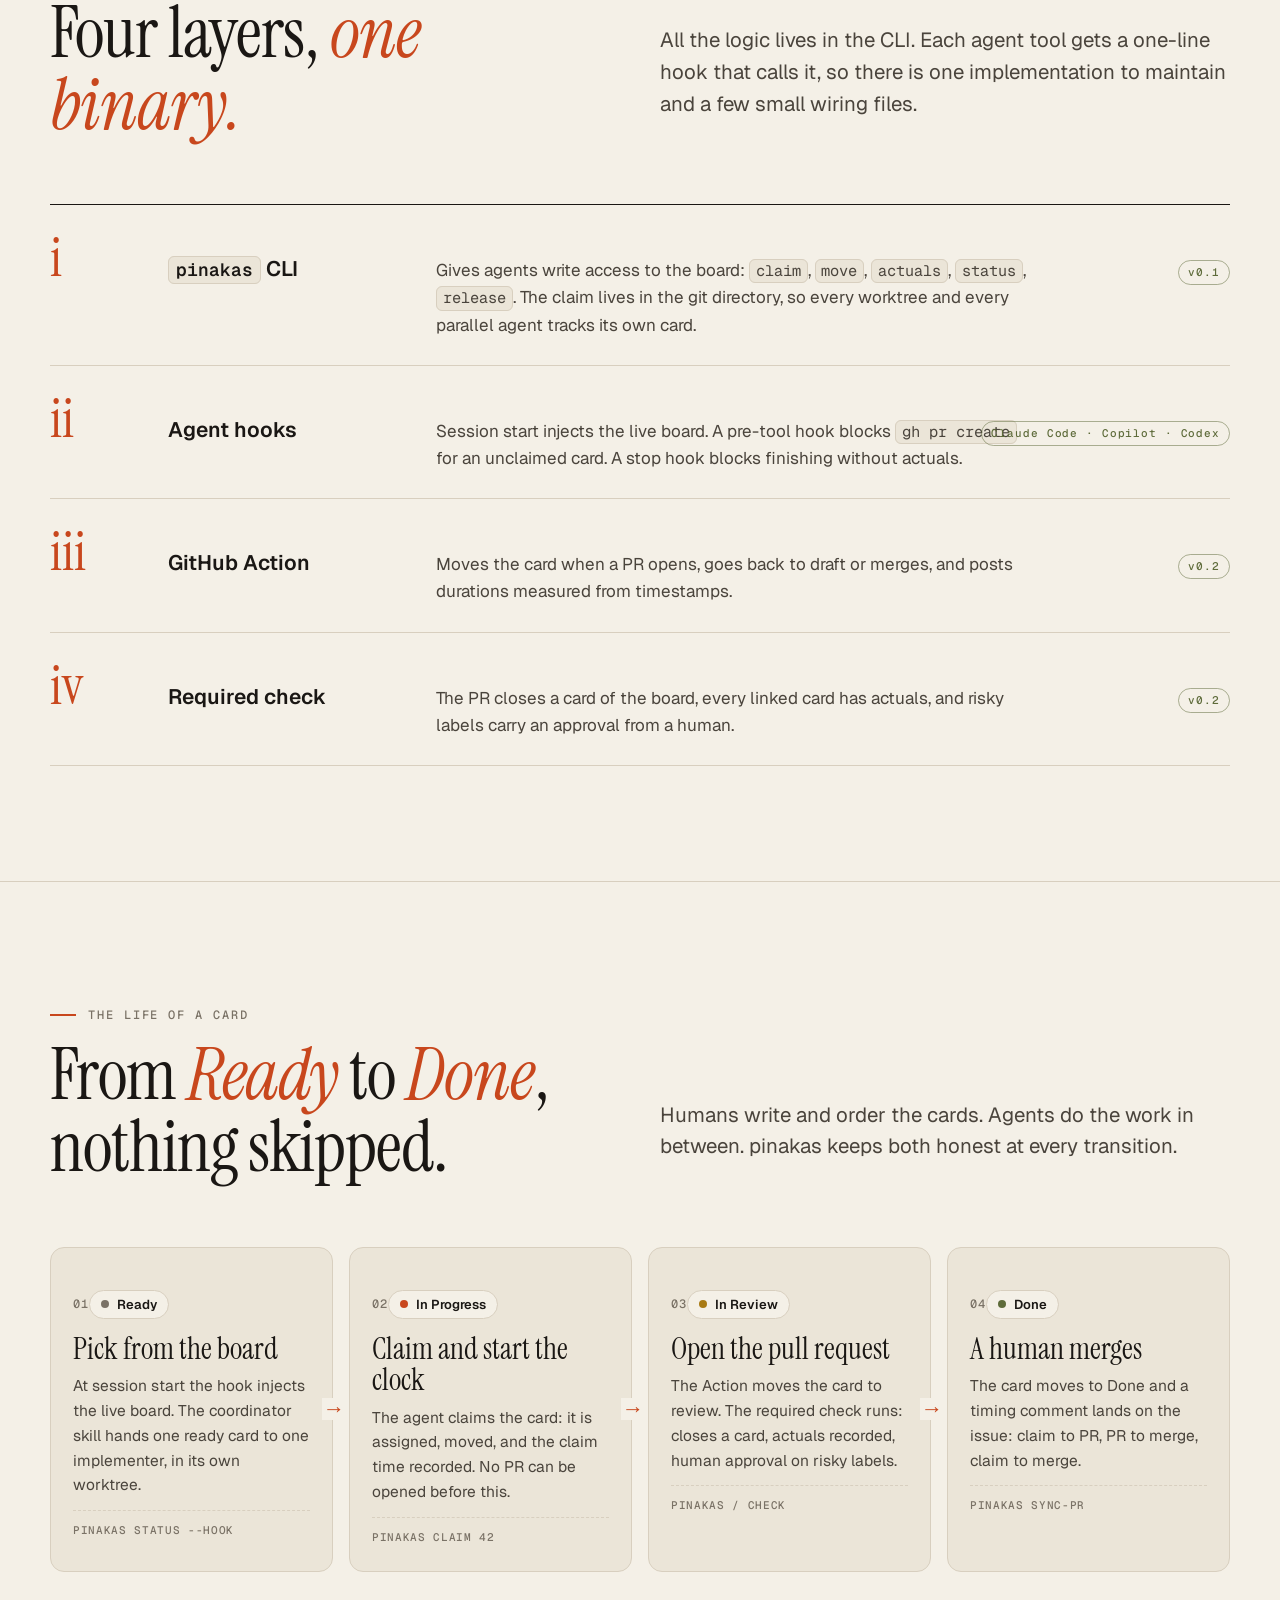
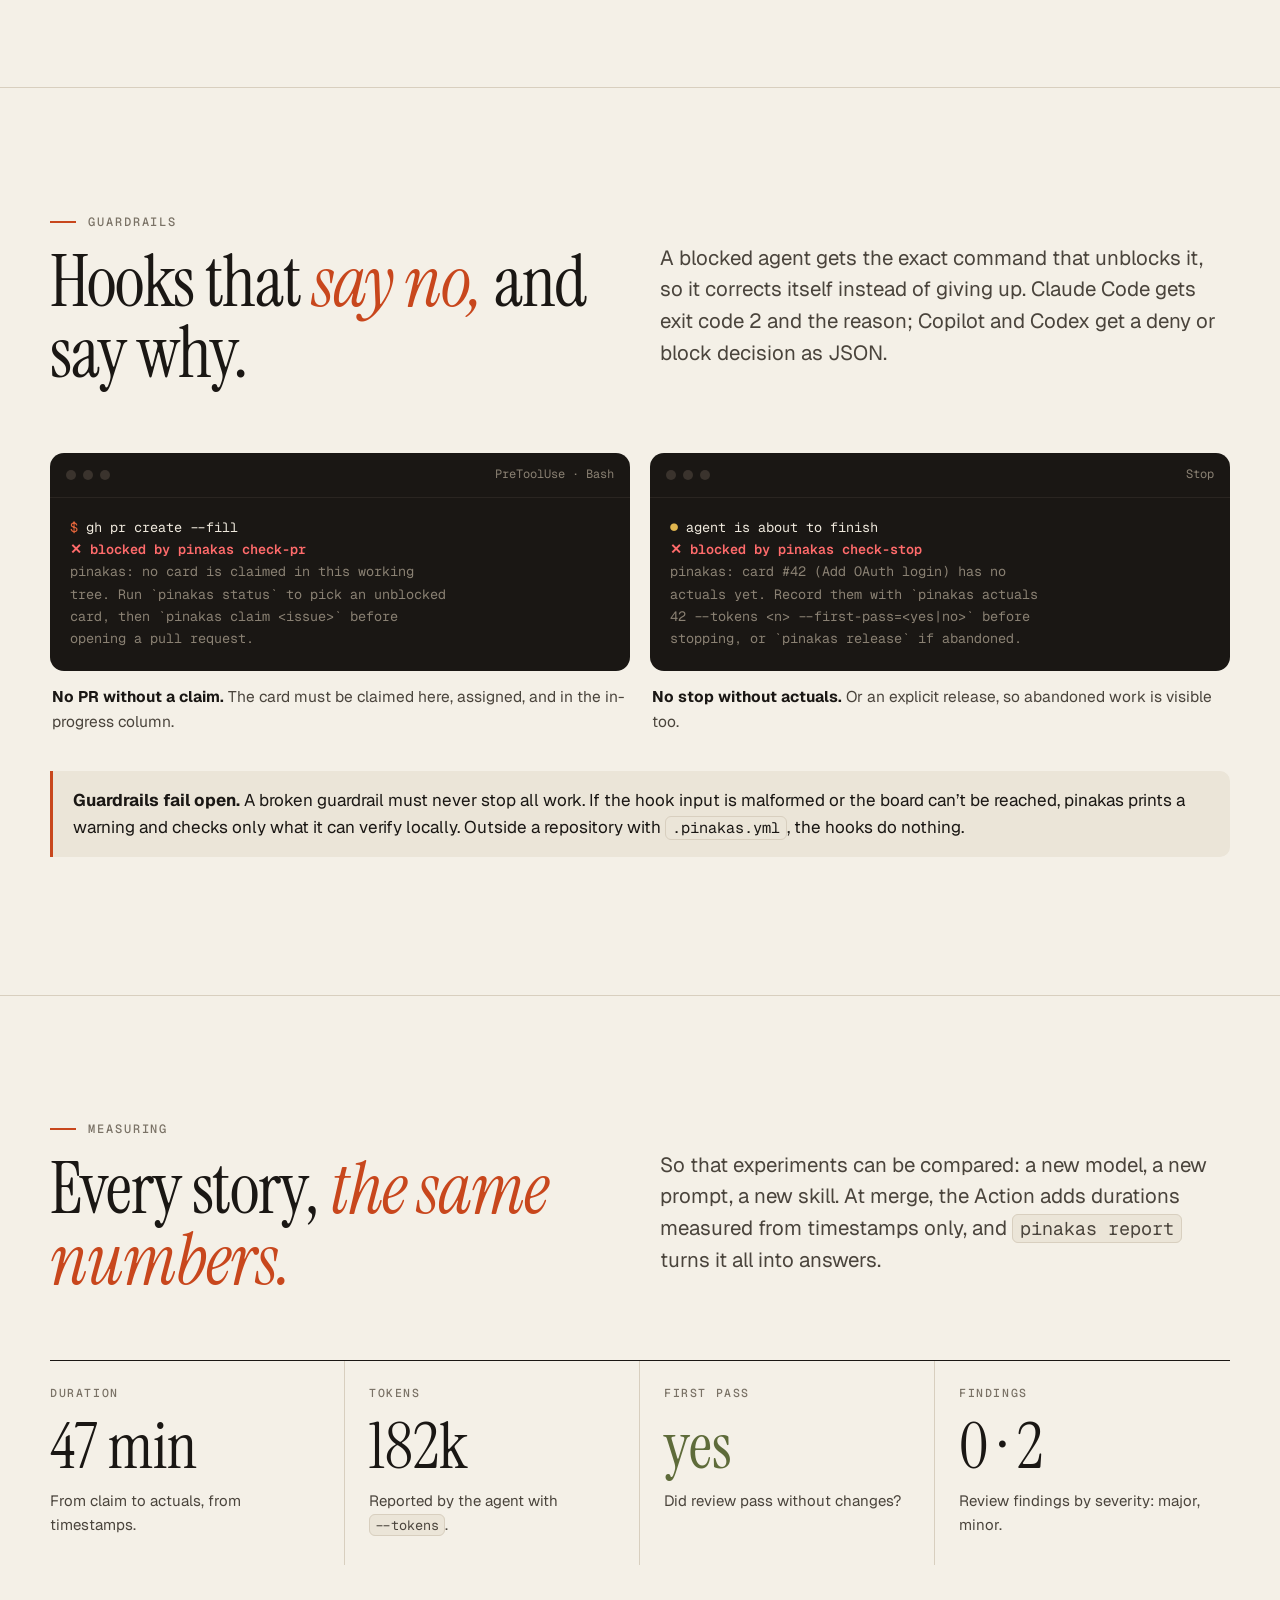
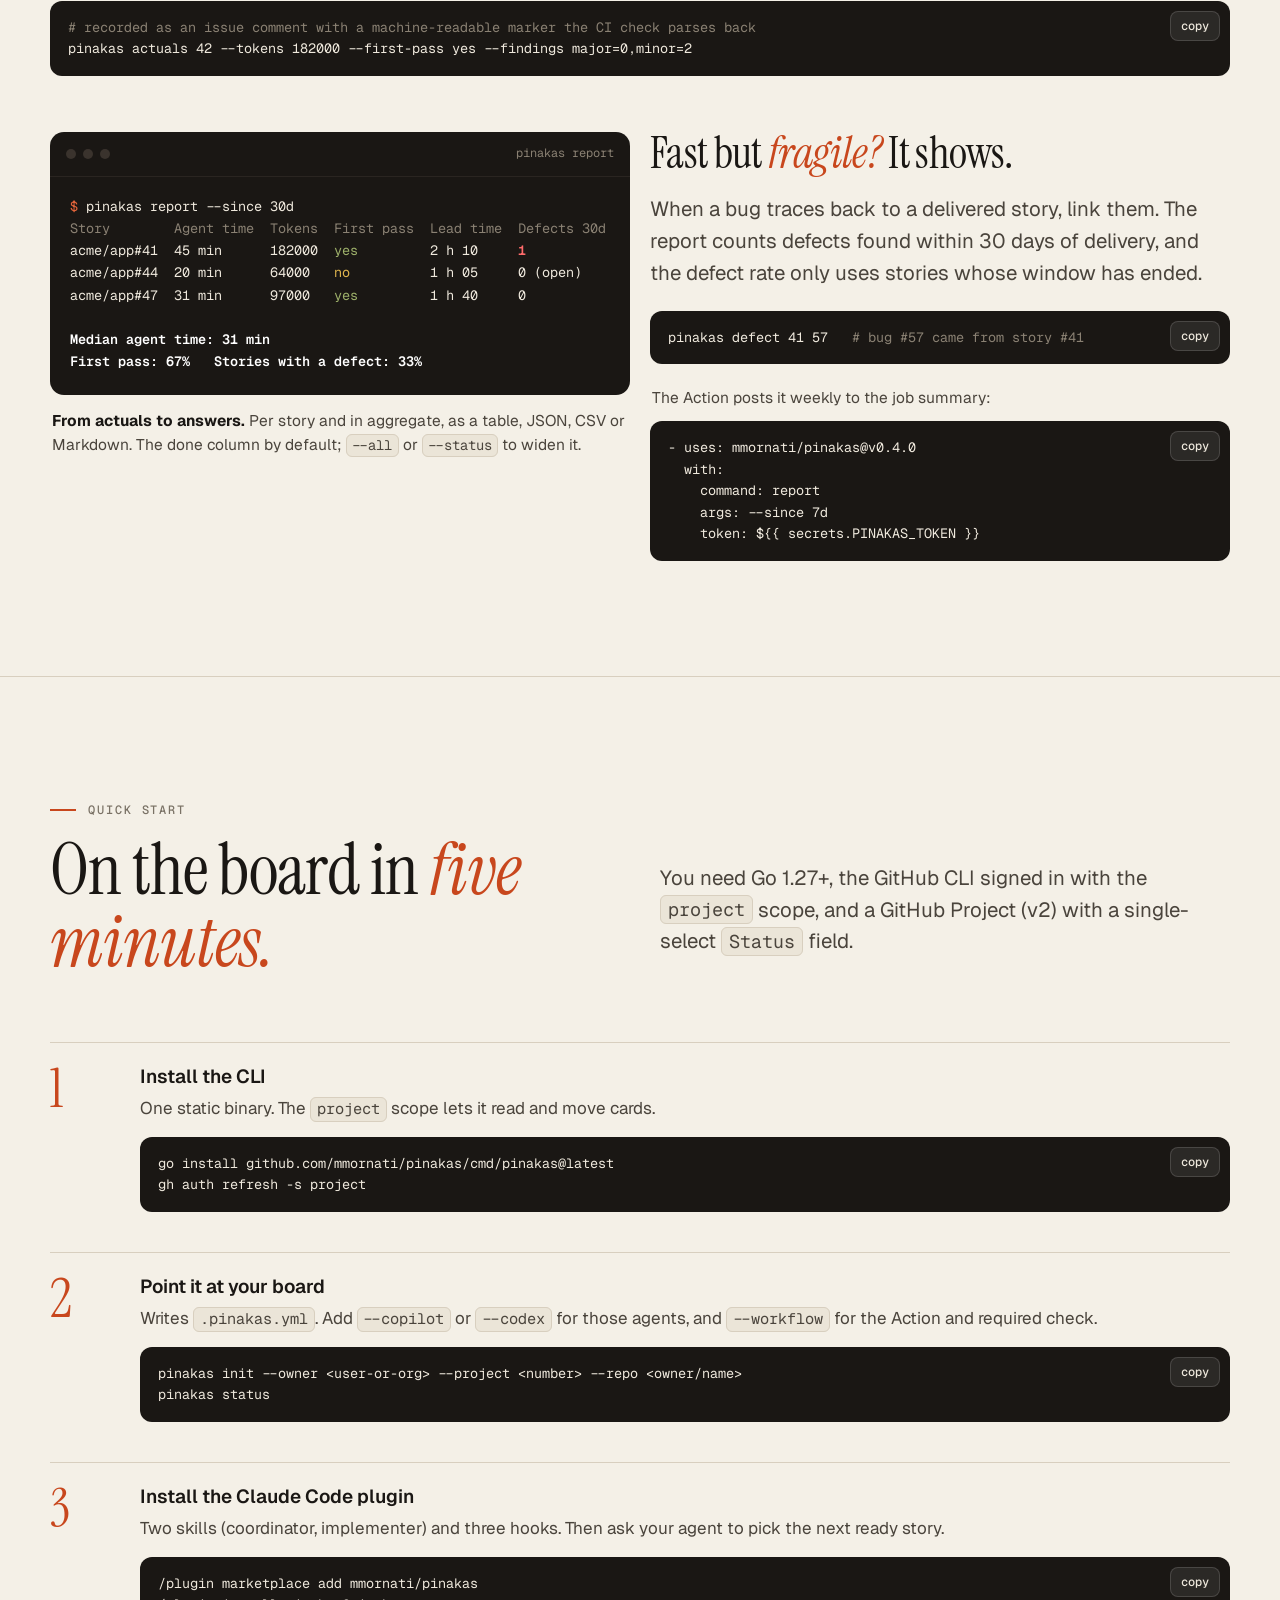
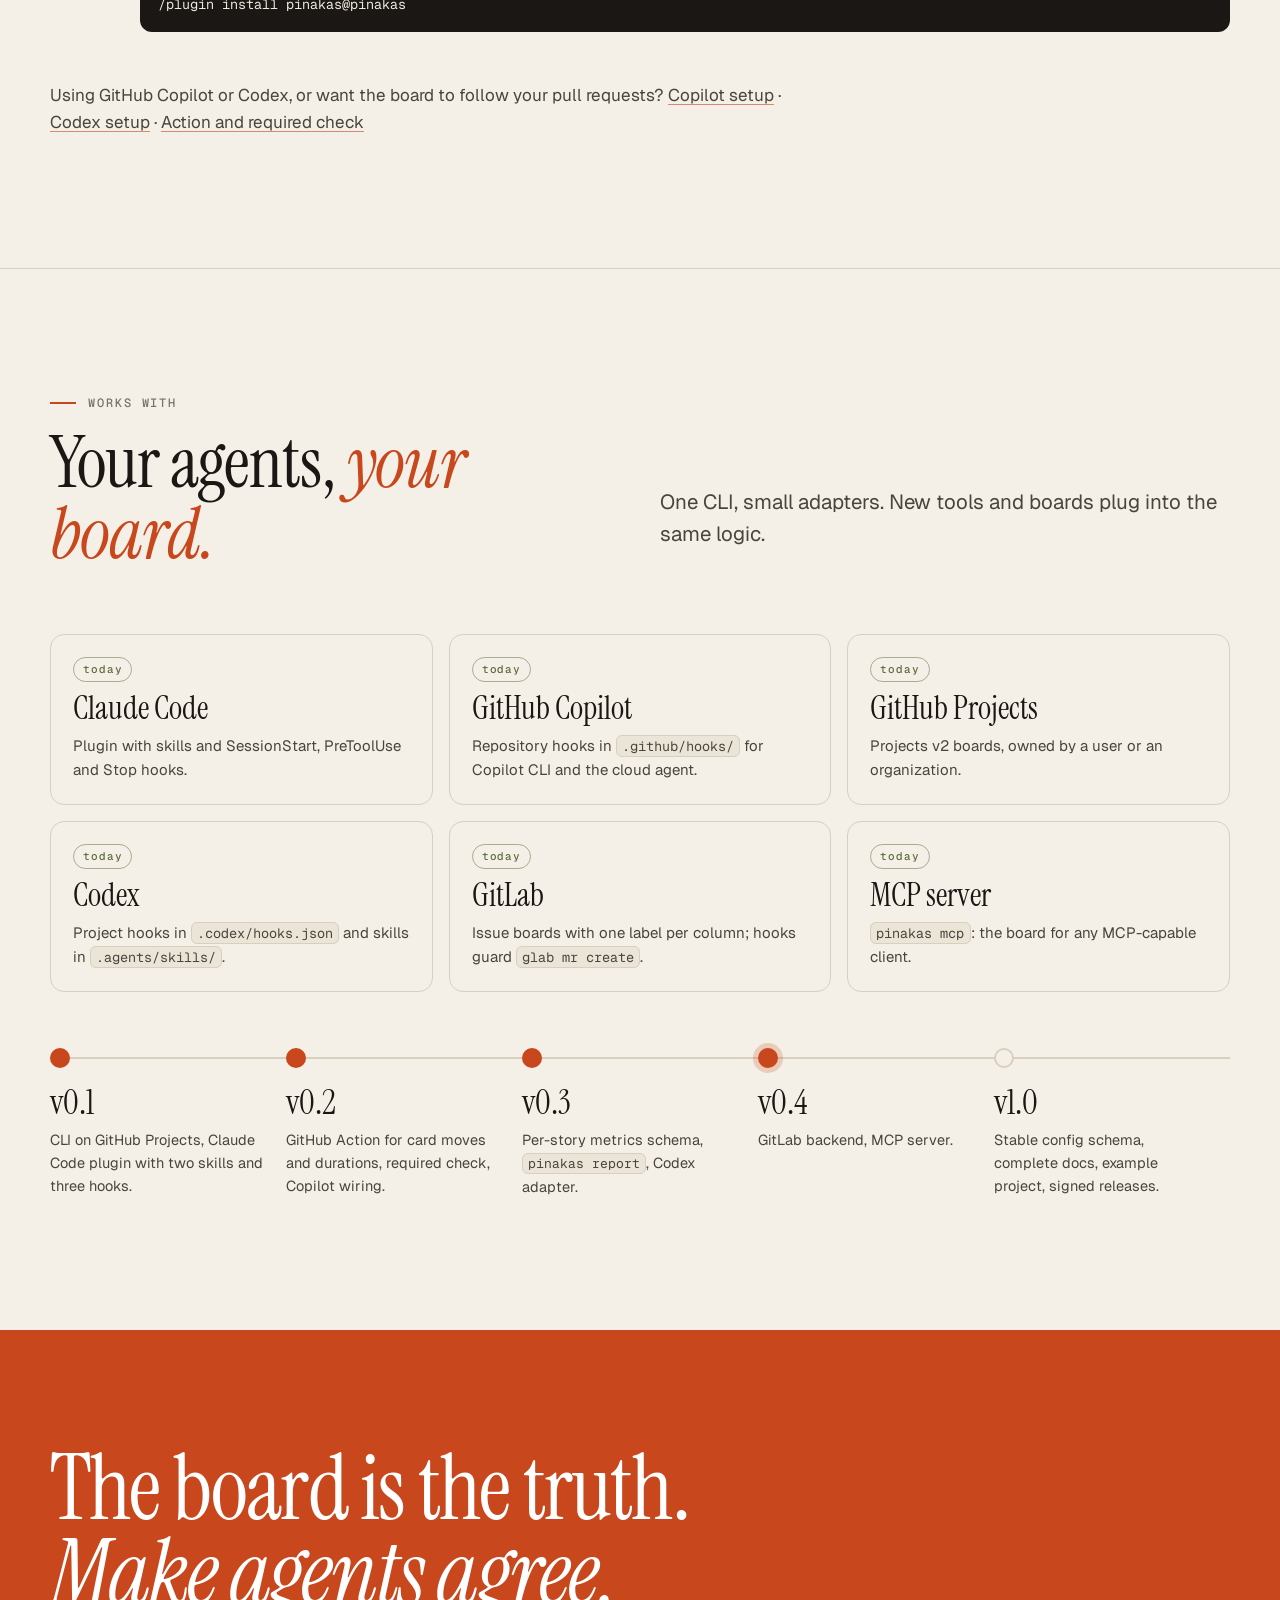
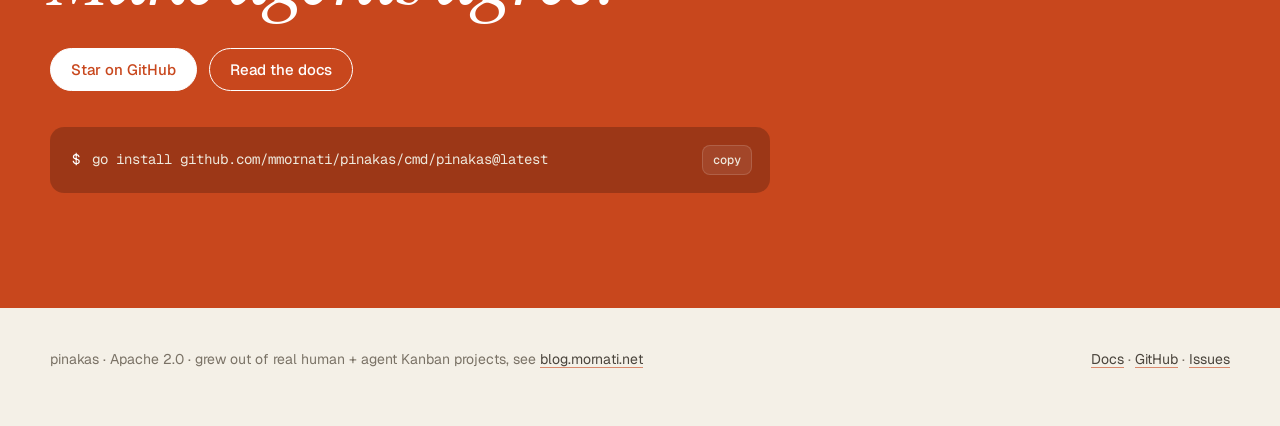
==== commit 8e9d354b: "Prepare v0.4.0 Changelog entry, version pins, plugin manifest, roadmap and site at v0.4.0.  Co-Autho" ====
--- a/site/index.html
+++ b/site/index.html
@@ -220,7 +220,7 @@
           <p class="lede" style="margin:18px 0 22px">When a bug traces back to a delivered story, link them. The report counts defects found within 30 days of delivery, and the defect rate only uses stories whose window has ended.</p>
           <div class="code"><pre>pinakas defect 41 57   <span class="c"># bug #57 came from story #41</span></pre><button class="copy" type="button" data-copy>copy</button></div>
           <p class="term-cap" style="margin-top:22px">The Action posts it weekly to the job summary:</p>
-          <div class="code" style="margin-top:10px"><pre>- uses: mmornati/pinakas@v0.3.1
+          <div class="code" style="margin-top:10px"><pre>- uses: mmornati/pinakas@v0.4.0
   with:
     command: report
     args: --since 7d
@@ -268,14 +268,14 @@
         <div class="tool"><span class="tag ok">today</span><h3>GitHub Copilot</h3><p>Repository hooks in <code>.github/hooks/</code> for Copilot CLI and the cloud agent.</p></div>
         <div class="tool"><span class="tag ok">today</span><h3>GitHub Projects</h3><p>Projects v2 boards, owned by a user or an organization.</p></div>
         <div class="tool"><span class="tag ok">today</span><h3>Codex</h3><p>Project hooks in <code>.codex/hooks.json</code> and skills in <code>.agents/skills/</code>.</p></div>
-        <div class="tool"><span class="tag ok">v0.4</span><h3>GitLab</h3><p>Issue boards with one label per column; hooks guard <code>glab mr create</code>.</p></div>
-        <div class="tool"><span class="tag next">v0.4</span><h3>MCP server</h3><p>The board for any MCP-capable client.</p></div>
+        <div class="tool"><span class="tag ok">today</span><h3>GitLab</h3><p>Issue boards with one label per column; hooks guard <code>glab mr create</code>.</p></div>
+        <div class="tool"><span class="tag ok">today</span><h3>MCP server</h3><p><code>pinakas mcp</code>: the board for any MCP-capable client.</p></div>
       </div>
       <ol class="road rv" aria-label="Roadmap">
         <li class="done"><b>v0.1</b><p>CLI on GitHub Projects, Claude Code plugin with two skills and three hooks.</p></li>
         <li class="done"><b>v0.2</b><p>GitHub Action for card moves and durations, required check, Copilot wiring.</p></li>
-        <li class="done now"><b>v0.3</b><p>Per-story metrics schema, <code>pinakas report</code>, Codex adapter.</p></li>
-        <li><b>v0.4</b><p>GitLab backend, MCP server.</p></li>
+        <li class="done"><b>v0.3</b><p>Per-story metrics schema, <code>pinakas report</code>, Codex adapter.</p></li>
+        <li class="done now"><b>v0.4</b><p>GitLab backend, MCP server.</p></li>
         <li><b>v1.0</b><p>Stable config schema, complete docs, example project, signed releases.</p></li>
       </ol>
     </div>
